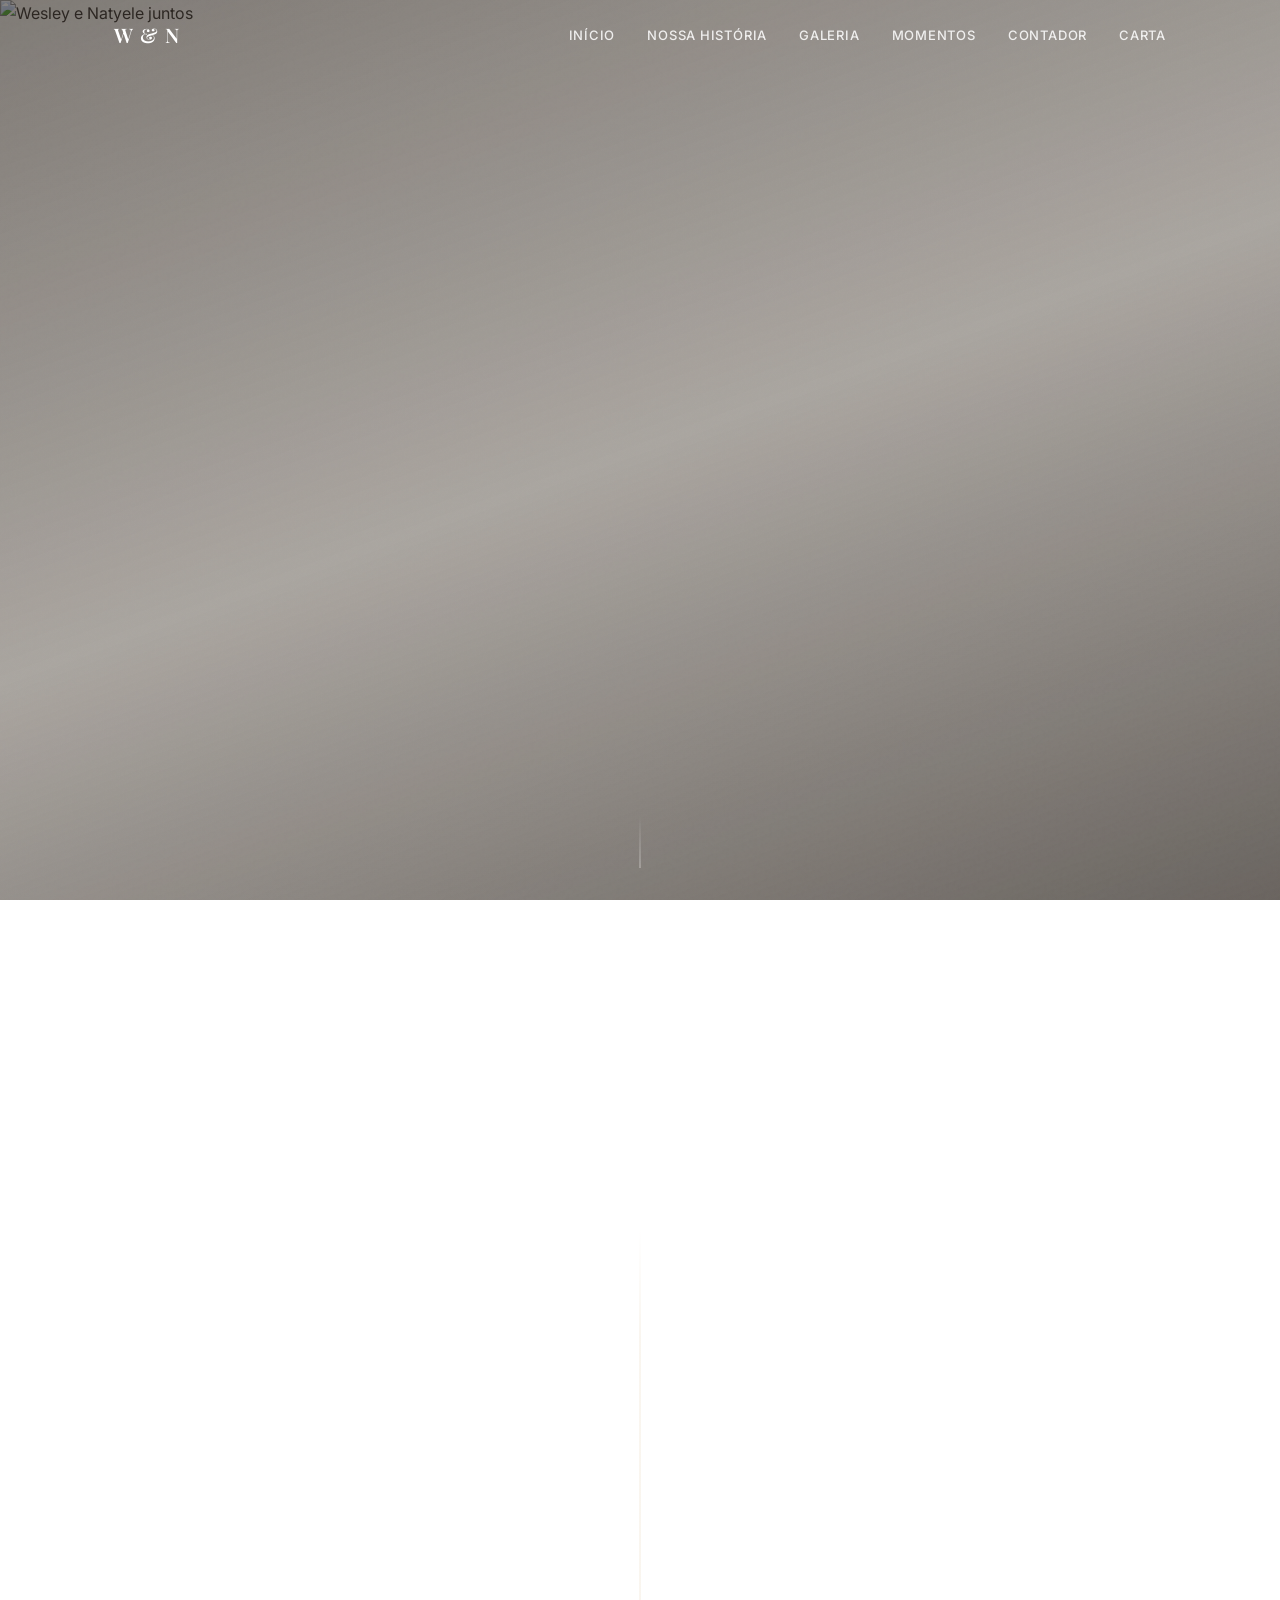
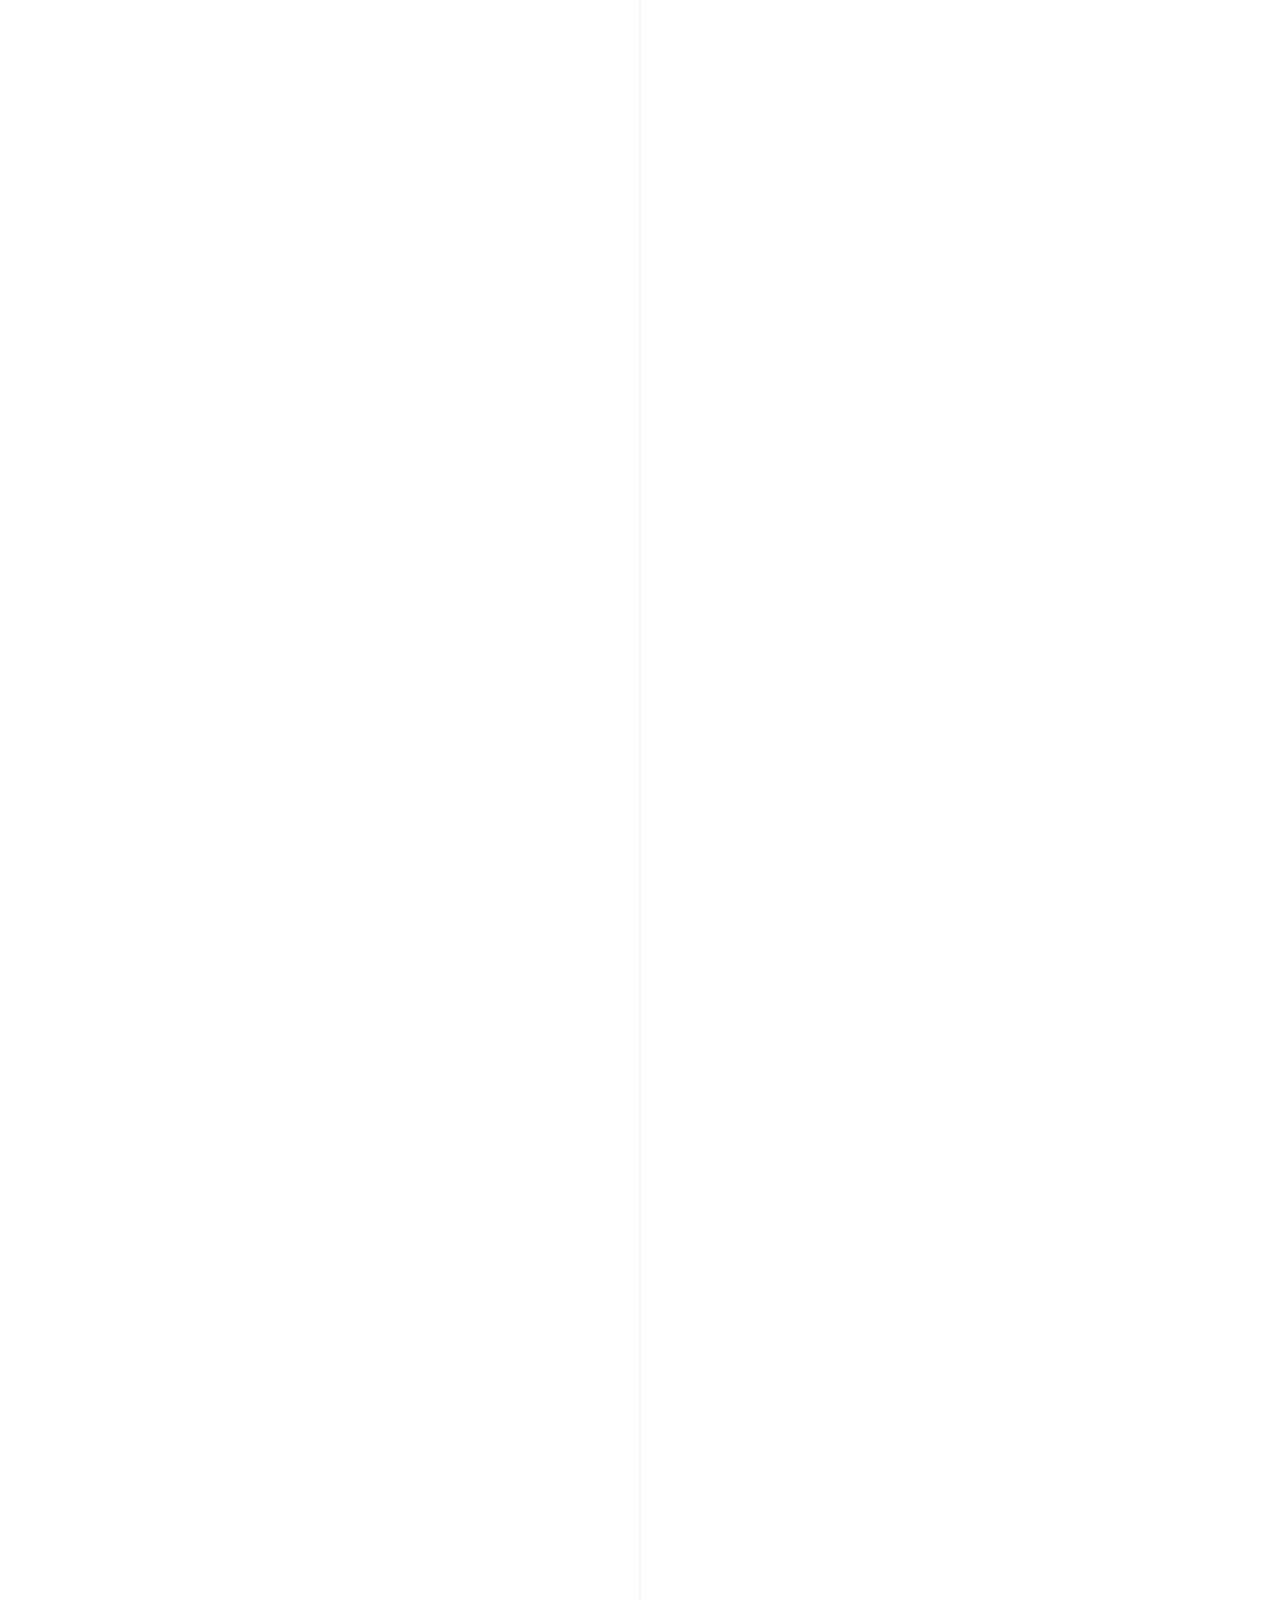
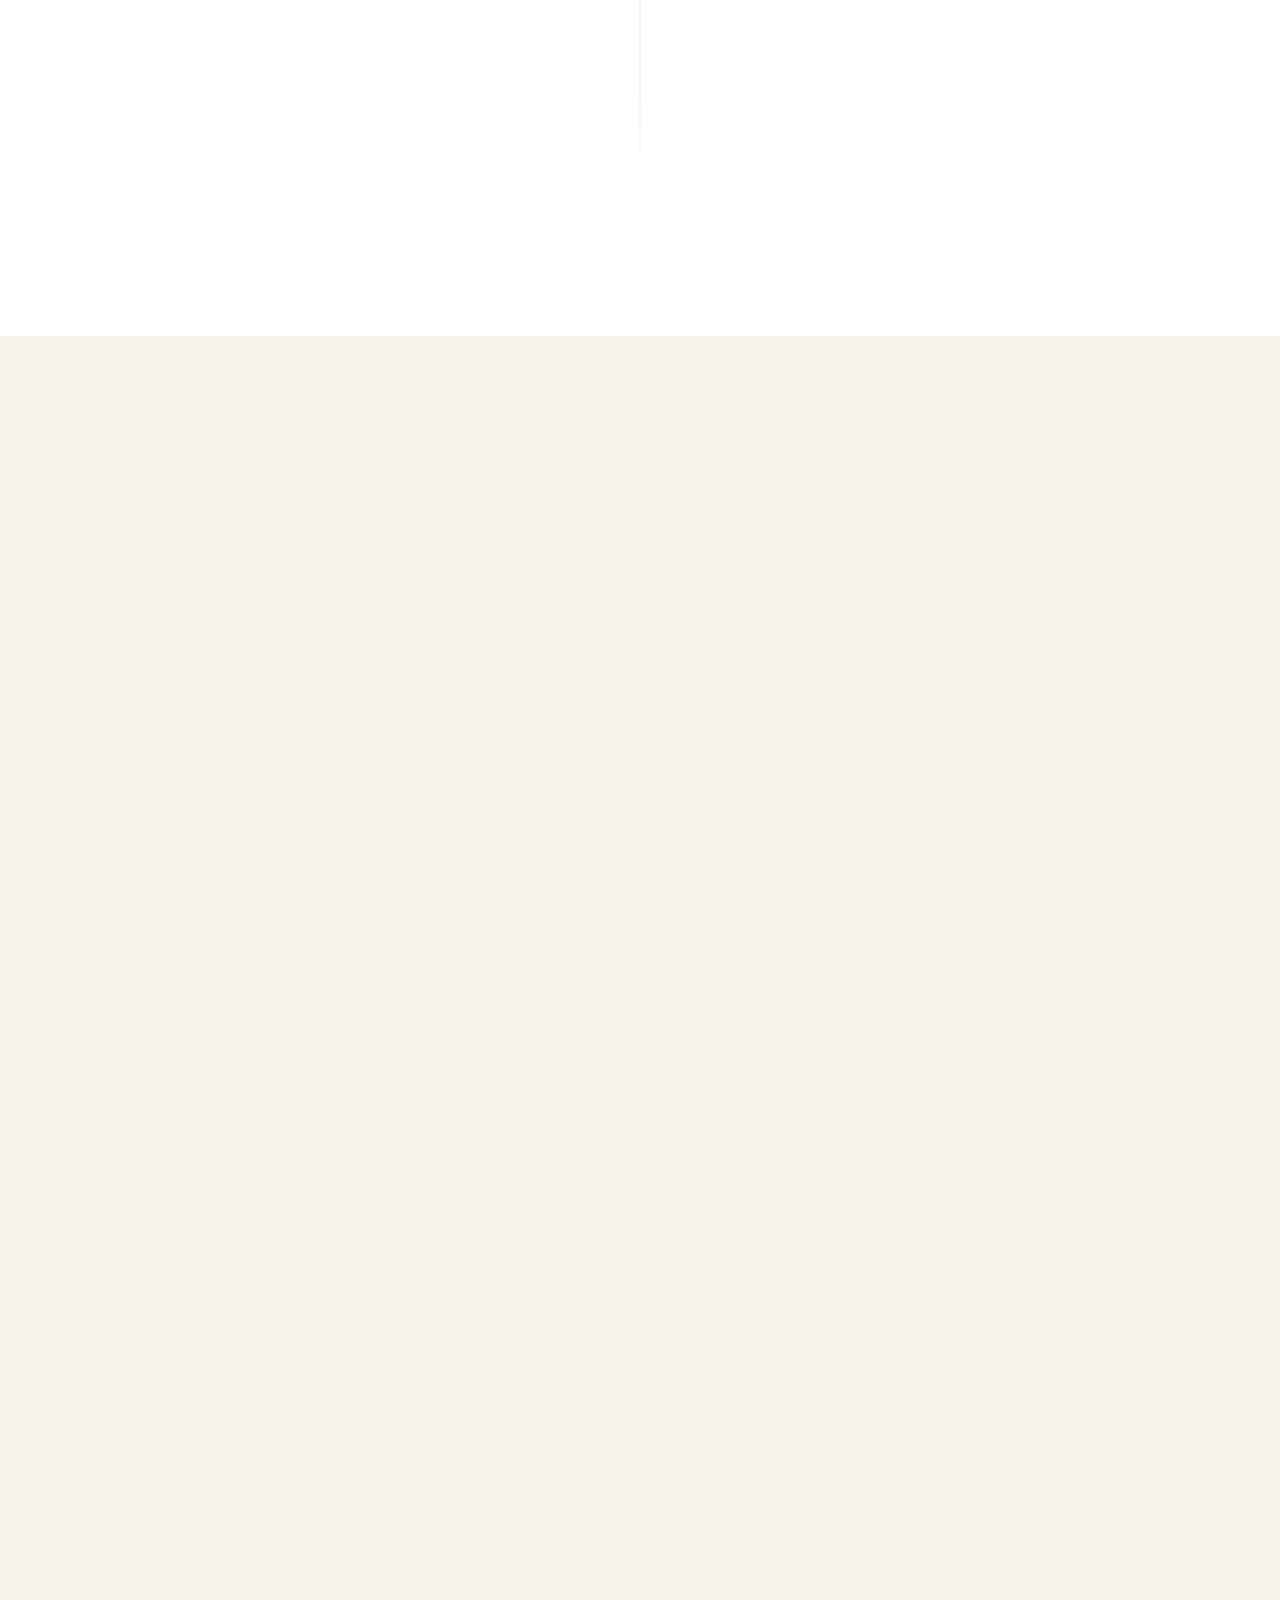
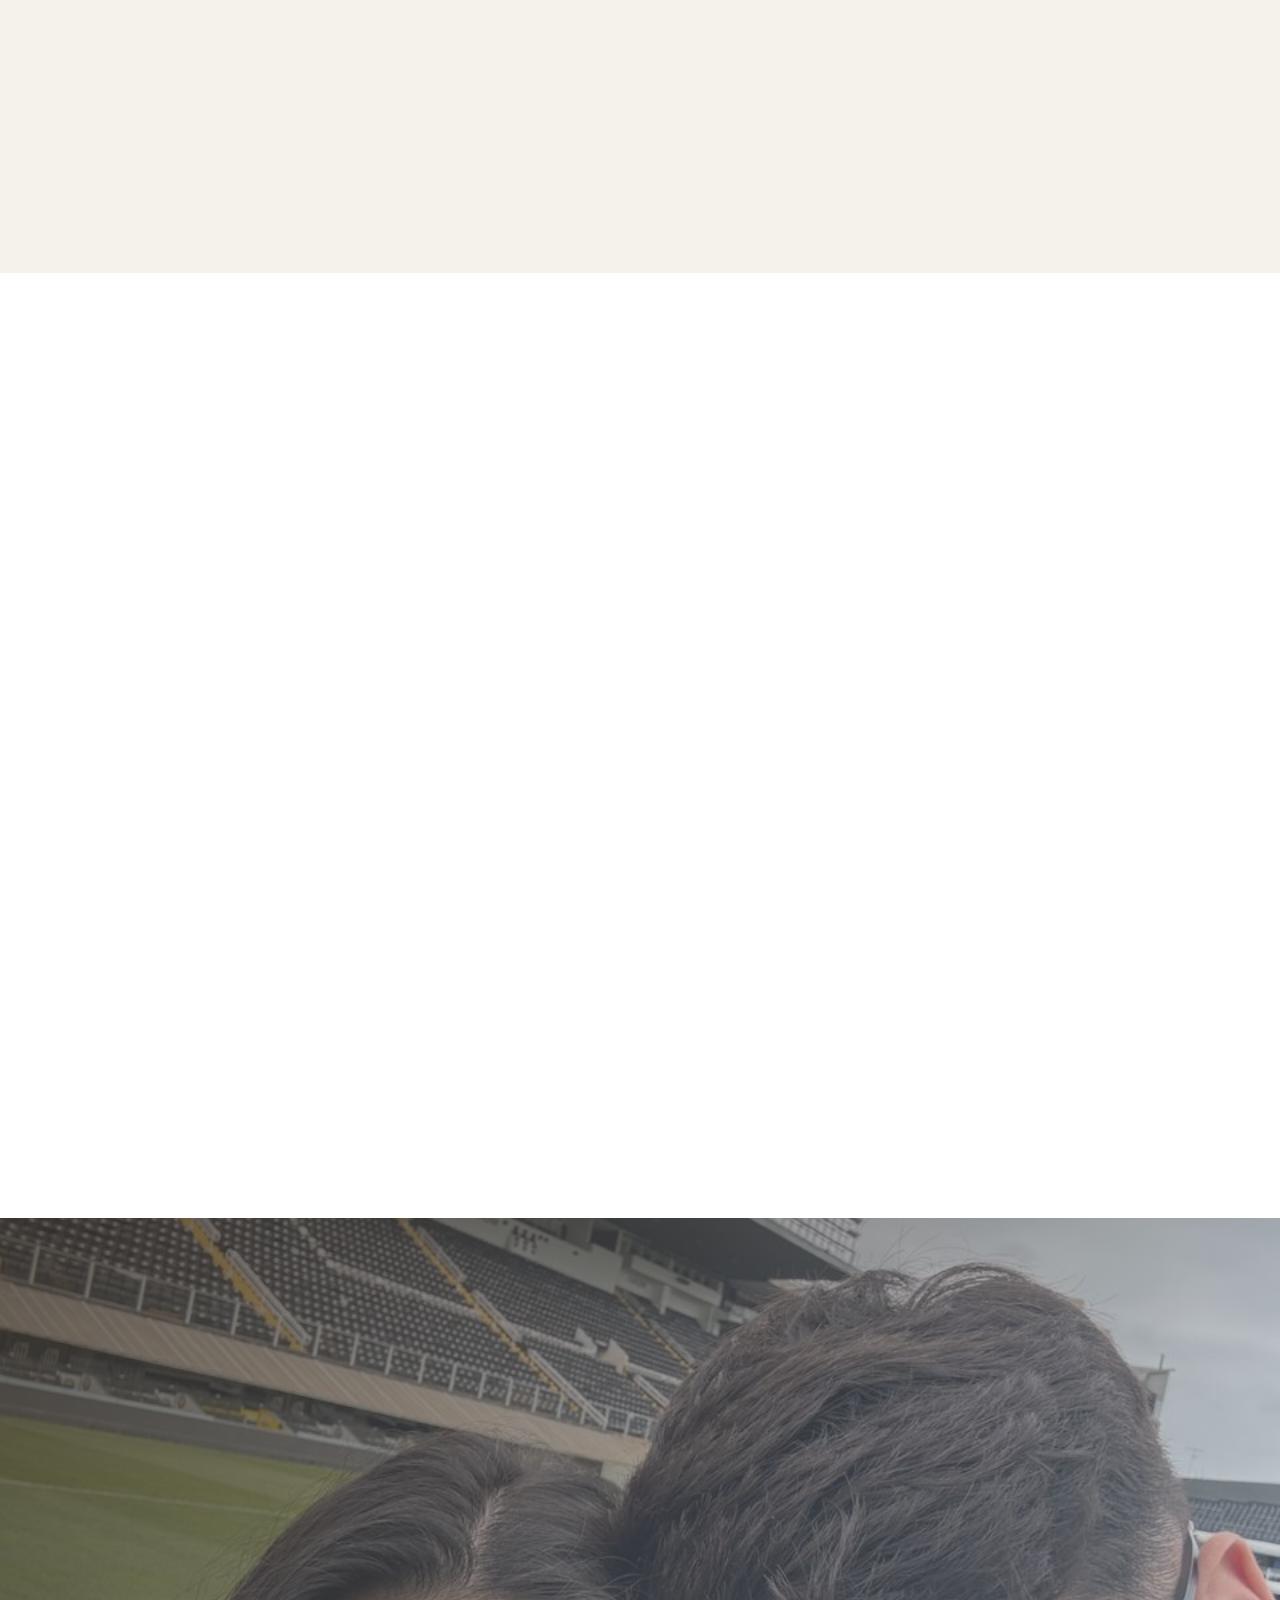
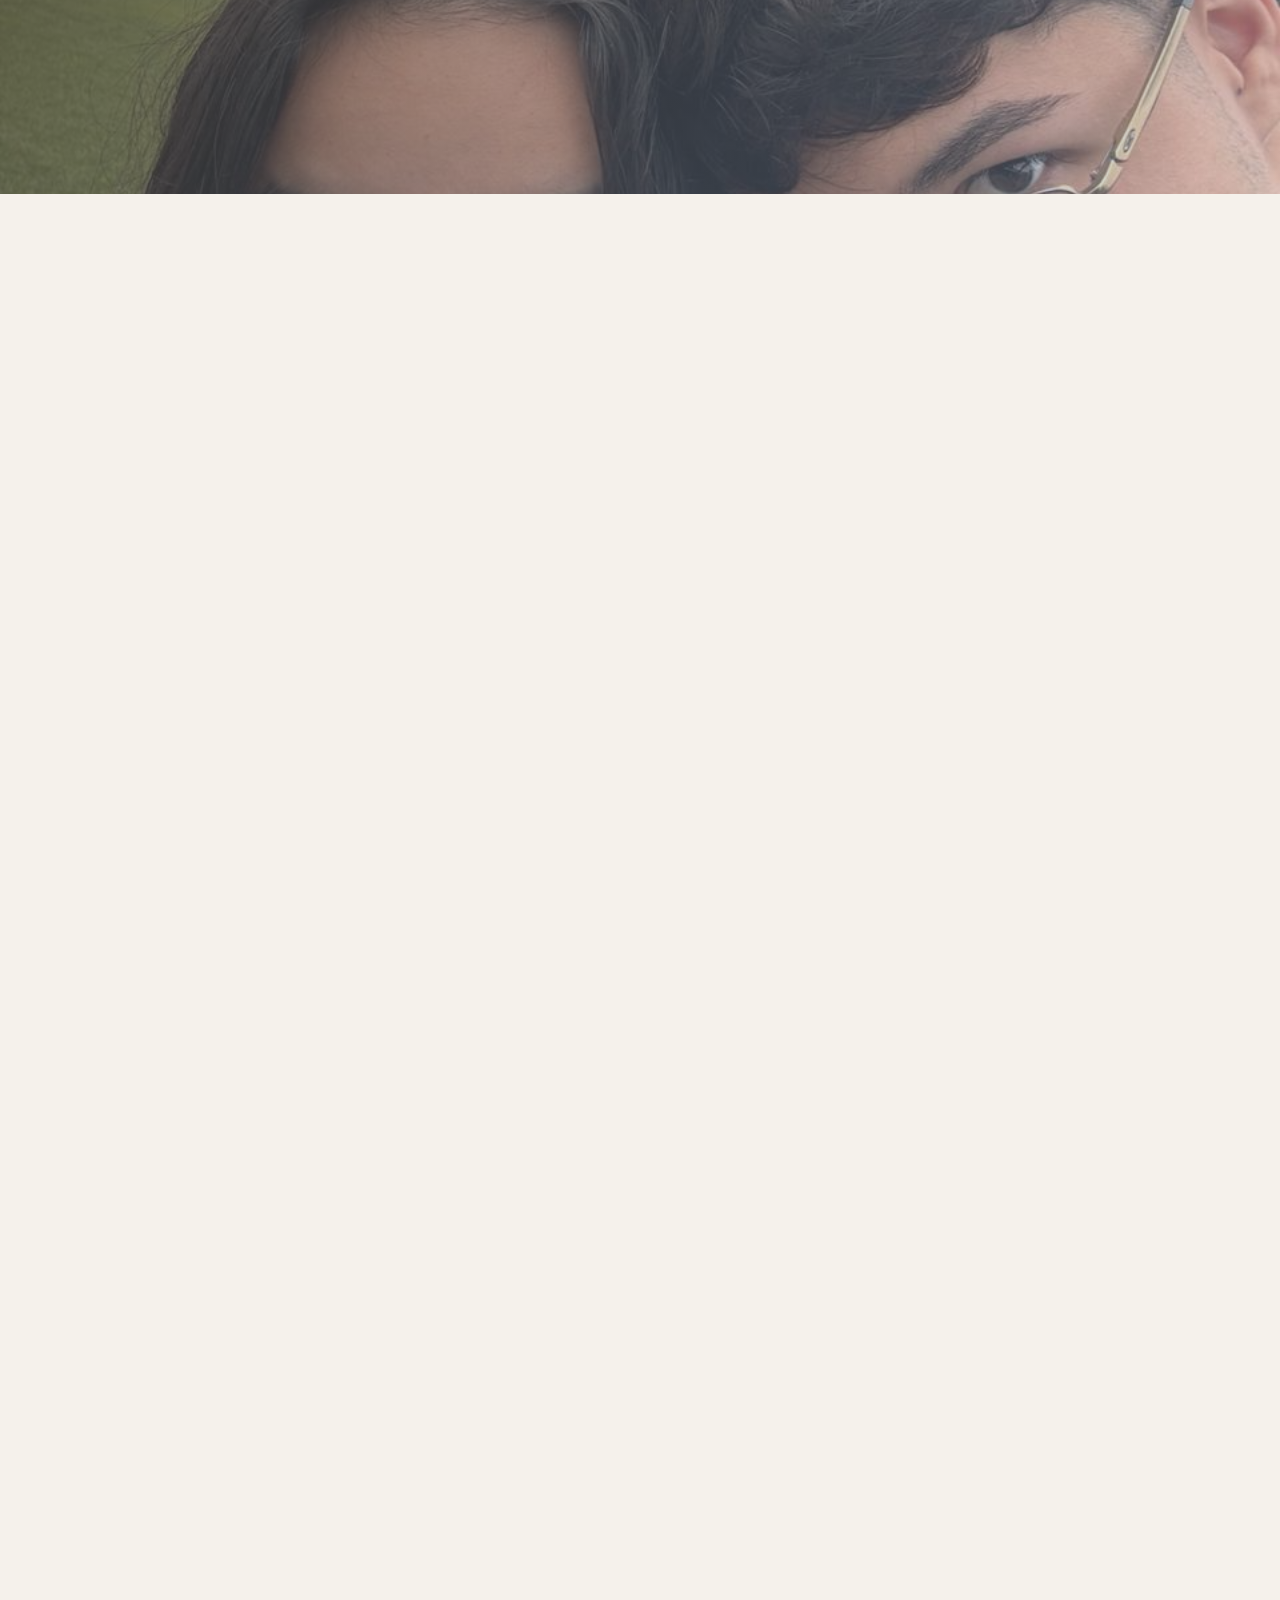
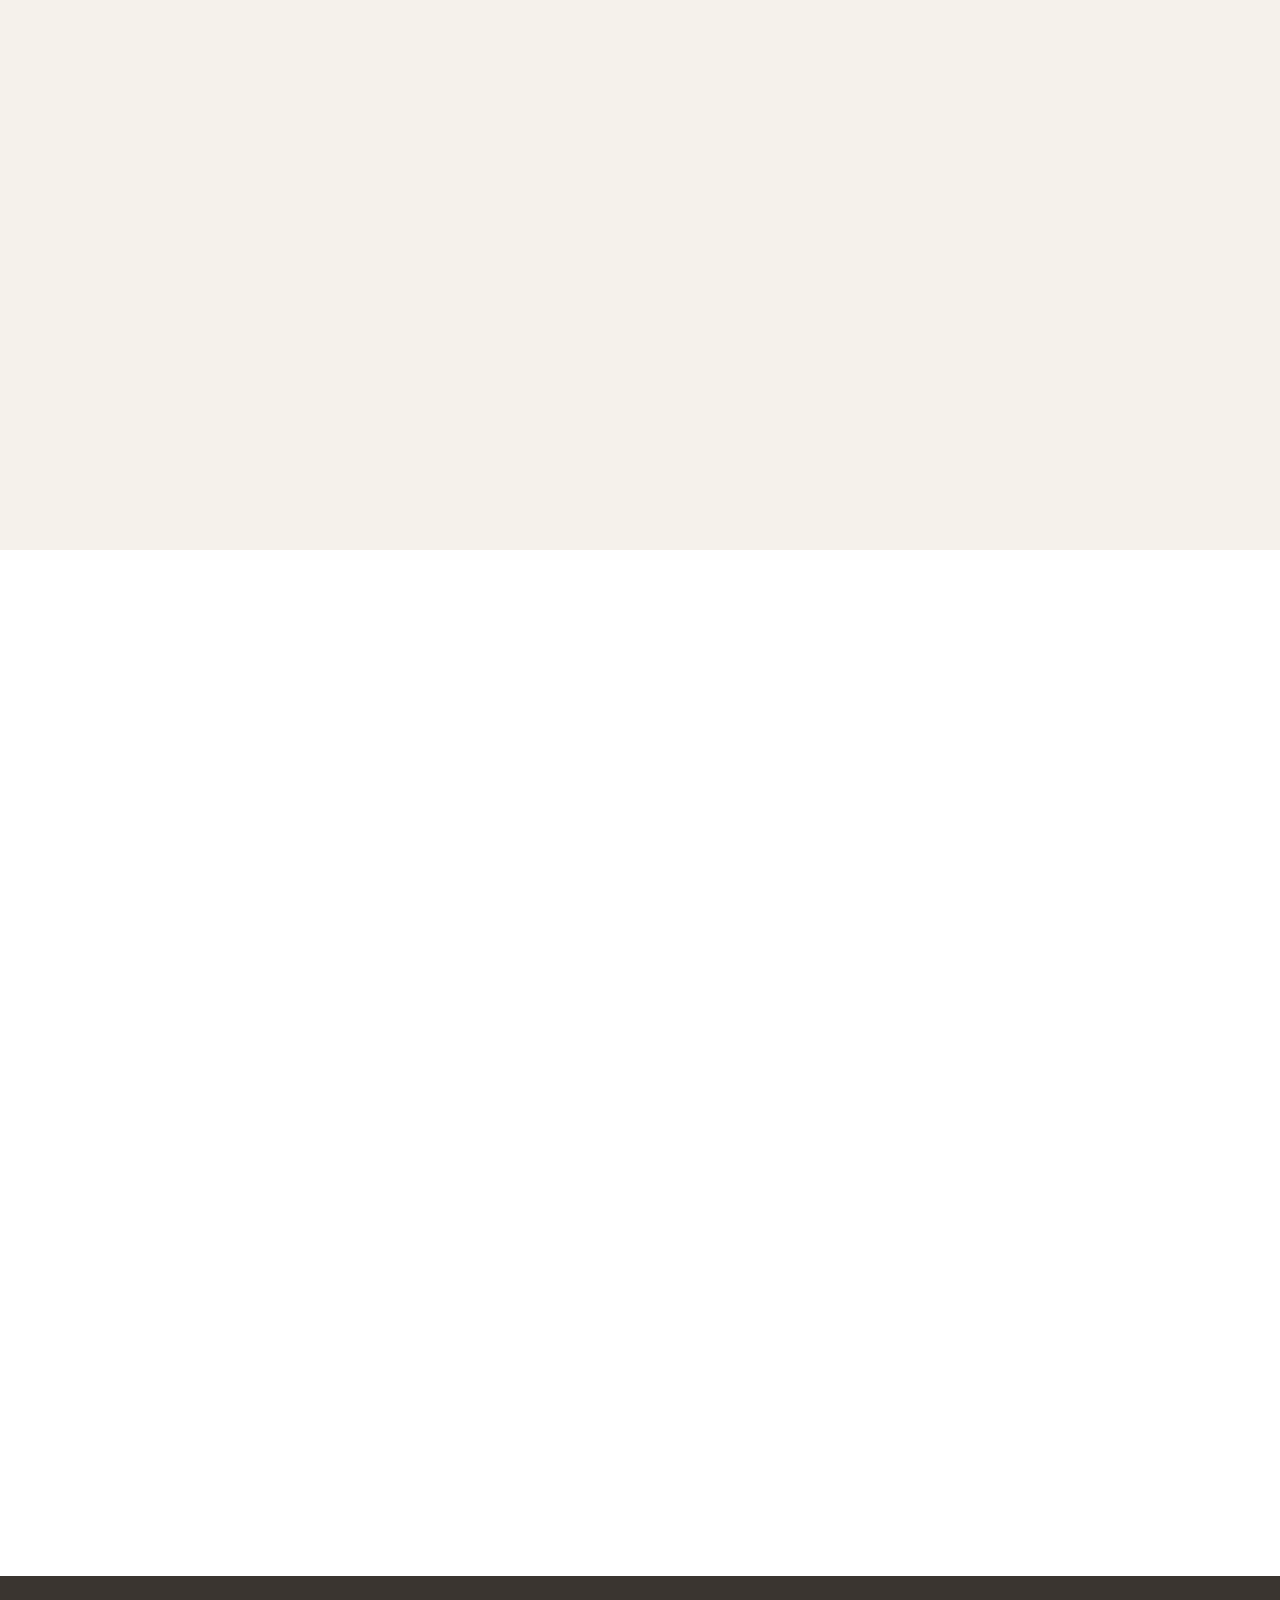
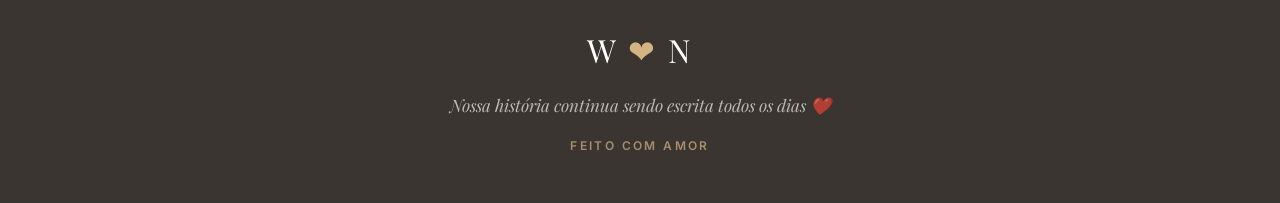
==== index.html @ f6082531 "renomear para index.html" ====
<!DOCTYPE html>
<html lang="pt-BR">
<head>
  <meta charset="UTF-8" />
  <meta name="viewport" content="width=device-width, initial-scale=1.0" />
  <meta name="theme-color" content="#A7C7E7" />

  <!-- SEO -->
  <title>Wesley & Natyele — Nossa História de Amor</title>
  <meta name="description" content="A história de amor de Wesley e Natyele — cada capítulo escrito com amor, cumplicidade e muita emoção." />

  <!-- Open Graph -->
  <meta property="og:type" content="website" />
  <meta property="og:title" content="Wesley & Natyele — Nossa História de Amor" />
  <meta property="og:description" content="Cada capítulo da nossa história nos trouxe até aqui." />
  <meta property="og:image" content="images/foto-principal.jpg" />
  <meta property="og:url" content="" />

  <!-- Favicon placeholder -->
  <link rel="icon" href="data:image/svg+xml,<svg xmlns='http://www.w3.org/2000/svg' viewBox='0 0 100 100'><text y='.9em' font-size='90'>❤️</text></svg>" />

  <!-- Fonts -->
  <link rel="preconnect" href="https://fonts.googleapis.com" />
  <link rel="preconnect" href="https://fonts.gstatic.com" crossorigin />
  <link href="https://fonts.googleapis.com/css2?family=Playfair+Display:ital,wght@0,400;0,500;0,600;0,700;1,400;1,500&family=Inter:wght@300;400;500;600&family=Dancing+Script:wght@500;600&display=swap" rel="stylesheet" />

  <link rel="stylesheet" href="style.css" />
</head>
<body>

  <!-- ═══════════════════════════════════════════ -->
  <!-- NAVIGATION                                  -->
  <!-- ═══════════════════════════════════════════ -->
  <header class="nav-header" role="banner">
    <nav class="nav" aria-label="Menu principal">
      <a href="#inicio" class="nav-logo" aria-label="Início">W & N</a>

      <button class="nav-toggle" aria-expanded="false" aria-controls="nav-menu" aria-label="Abrir menu">
        <span></span><span></span><span></span>
      </button>

      <ul class="nav-menu" id="nav-menu" role="list">
        <li><a href="#inicio" class="nav-link" data-section="inicio">Início</a></li>
        <li><a href="#historia" class="nav-link" data-section="historia">Nossa História</a></li>
        <li><a href="#galeria" class="nav-link" data-section="galeria">Galeria</a></li>
        <li><a href="#momentos" class="nav-link" data-section="momentos">Momentos</a></li>
        <li><a href="#contador" class="nav-link" data-section="contador">Contador</a></li>
        <li><a href="#carta" class="nav-link" data-section="carta">Carta</a></li>
      </ul>
    </nav>
  </header>

  <main>

    <!-- ═══════════════════════════════════════════ -->
    <!-- SECTION 1 — HERO                           -->
    <!-- ═══════════════════════════════════════════ -->
    <section id="inicio" class="hero" aria-label="Abertura">
      <div class="hero-bg" aria-hidden="true">
        <!-- Substitua pelo caminho da foto principal: images/foto-principal.jpg -->
        <img
          src="images/foto-principal.jpg"
          alt="Wesley e Natyele juntos"
          class="hero-img"
          loading="eager"
        />
        <div class="hero-overlay"></div>
        <div class="hero-grain" aria-hidden="true"></div>
      </div>

      <div class="hero-content">
        <p class="hero-eyebrow animate-fade-up">Uma história de amor</p>
        <h1 class="hero-title animate-fade-up delay-1">Wesley <span class="hero-amp">&amp;</span> Natyele</h1>
        <p class="hero-quote animate-fade-up delay-2">
          "Cada capítulo da nossa história<br />nos trouxe até aqui."
        </p>
        <a href="#historia" class="btn btn-primary animate-fade-up delay-3">
          Conheça nossa história
        </a>
      </div>

      <div class="hero-scroll" aria-hidden="true">
        <span class="hero-scroll-line"></span>
      </div>
    </section>

    <!-- ═══════════════════════════════════════════ -->
    <!-- SECTION 2 — NOSSA HISTÓRIA (TIMELINE)      -->
    <!-- ═══════════════════════════════════════════ -->
    <section id="historia" class="section timeline-section" aria-labelledby="historia-title">
      <div class="container">
        <header class="section-header">
          <p class="section-eyebrow animate-fade-up">Nossa trajetória</p>
          <h2 id="historia-title" class="section-title animate-fade-up delay-1">Nossa História</h2>
          <p class="section-subtitle animate-fade-up delay-2">Cada momento vivido se tornou parte de quem somos hoje.</p>
        </header>

        <ol class="timeline" aria-label="Linha do tempo do casal">

          <!-- Evento 1 -->
          <li class="timeline-item animate-fade-left">
            <div class="timeline-image">
              <!-- Substitua por: images/historia-01.jpg -->
              <img src="images/historia-01.jpg" alt="O momento em que nos conhecemos" loading="lazy" />
            </div>
            <div class="timeline-connector" aria-hidden="true">
              <div class="timeline-dot"></div>
            </div>
            <div class="timeline-content">
              <time class="timeline-date" datetime="2022-02-09">9 de fevereiro de 2022</time>
              <h3 class="timeline-title">Quando nos conhecemos</h3>
              <p class="timeline-desc">Era o primeiro dia de aula, e ali, entre tantos rostos novos, dois olhares se cruzaram sem saber o que estava por vir. Começamos como amigos, sem pressa, sem esperar nada além de uma boa amizade. Mas o tempo foi tecendo algo maior, e entre o meio e o fim de 2023, percebemos que aquilo que sentíamos já não cabia mais na palavra "amizade". Foi aí que tudo começou, de verdade.</p>
            </div>
          </li>

          <!-- Evento 2 -->
          <li class="timeline-item timeline-item--reverse animate-fade-right">
            <div class="timeline-image">
              <!-- Substitua por: images/historia-02.jpg -->
              <img src="images/historia-02.jpg" alt="Nosso primeiro encontro" loading="lazy" />
            </div>
            <div class="timeline-connector" aria-hidden="true">
              <div class="timeline-dot"></div>
            </div>
            <div class="timeline-content">
              <time class="timeline-date" datetime="2024-05-25">25 de maio de 2024</time>
              <h3 class="timeline-title">Primeiro Encontro</h3>
              <p class="timeline-desc">Em uma sorveteria, entre risadas e um sorvete derretendo aos poucos, vivemos nosso primeiro encontro de verdade. Foi simples, foi doce, e foi exatamente como devia ser — o início de tudo o que ainda estava por vir.</p>
            </div>
          </li>

          <!-- Evento 3 -->
          <li class="timeline-item animate-fade-left">
            <div class="timeline-image">
              <!-- Substitua por: images/historia-03.jpg -->
              <img src="images/historia-03.jpg" alt="Pedido de namoro" loading="lazy" />
            </div>
            <div class="timeline-connector" aria-hidden="true">
              <div class="timeline-dot"></div>
            </div>
            <div class="timeline-content">
              <time class="timeline-date" datetime="2024-06-15">15 de junho de 2024</time>
              <h3 class="timeline-title">Pedido de Namoro</h3>
              
              <p class="timeline-desc">
  O que parecia ser apenas a comemoração dos 18 anos de Wesley acabou se tornando um dos momentos mais marcantes de suas vidas. Cercados pela família e por pessoas especiais, Natyele encontrou coragem para fazer a pergunta que mudaria tudo. Em meio à emoção, aos sorrisos e aos olhos cheios de lágrimas, ela o pediu em namoro. Sem hesitar, Wesley respondeu "sim", dando início a uma história construída com amor, companheirismo e incontáveis memórias que ainda estavam por vir.
</p>
            </div>
          </li>

          <!-- Evento 4 -->
          <li class="timeline-item timeline-item--reverse animate-fade-right">
            <div class="timeline-image">
              <!-- Substitua por: images/historia-04.jpg -->
              <img src="images/historia-04.jpg" alt="Primeira viagem juntos" loading="lazy" />
            </div>
            <div class="timeline-connector" aria-hidden="true">
              <div class="timeline-dot"></div>
            </div>
            <div class="timeline-content">
              <time class="timeline-date" datetime="2024-08-01">2024</time>
              <h3 class="timeline-title">Primeira Viagem</h3>
              <p class="timeline-desc">Em uma excursão da escola, conhecemos São Paulo e visitamos juntos um museu de artes. Entre obras e descobertas, vivemos nossa primeira viagem como casal — uma experiência cheia de curiosidade, troca e novas memórias para guardar.</p>
            </div>
          </li>

          <!-- Evento 5 -->
          <li class="timeline-item animate-fade-left">
            <div class="timeline-image">
              <!-- Substitua por: images/historia-05.jpg -->
              <img src="images/historia-05.jpg" alt="Pedido de casamento" loading="lazy" />
            </div>
            <div class="timeline-connector" aria-hidden="true">
              <div class="timeline-dot"></div>
            </div>
            <div class="timeline-content">
              <time class="timeline-date" datetime="2025-09-14">14 de setembro de 2025</time>
              <h3 class="timeline-title">Pedido de Casamento</h3>
              <p class="timeline-desc">Na praia de Santos, com o som das ondas como trilha sonora e o céu pintado pelo entardecer, Wesley ajoelhou-se diante de Natyele e fez a pergunta que carregava no peito. Entre lágrimas e um sorriso enorme, ela disse sim — e ali, à beira-mar, selamos o compromisso de viver tudo o que ainda está por vir, um ao lado do outro.</p>
            </div>
          </li>

        </ol>
      </div>
    </section>

    <!-- ═══════════════════════════════════════════ -->
    <!-- SECTION 3 — GALERIA                        -->
    <!-- ═══════════════════════════════════════════ -->
    <section id="galeria" class="section gallery-section" aria-labelledby="galeria-title">
      <div class="container">
        <header class="section-header">
          <p class="section-eyebrow animate-fade-up">Memórias em imagens</p>
          <h2 id="galeria-title" class="section-title animate-fade-up delay-1">Galeria</h2>
          <p class="section-subtitle animate-fade-up delay-2">Cada foto carrega uma emoção, um sorriso, um pedaço de nós.</p>
        </header>

        <div class="gallery-grid" role="list" aria-label="Galeria de fotos">

          <!-- Substitua cada src por: images/galeria-01.jpg, 02.jpg, etc. -->
          <button class="gallery-item animate-fade-up" role="listitem" aria-label="Ver foto 1 em tamanho maior" data-index="0">
            <img src="images/galeria-01.jpg" alt="Momento especial 1" loading="lazy" />
            <div class="gallery-item-overlay" aria-hidden="true">
              <svg width="24" height="24" viewBox="0 0 24 24" fill="none" stroke="currentColor" stroke-width="1.5"><circle cx="11" cy="11" r="8"/><path d="m21 21-4.35-4.35"/><path d="M11 8v6M8 11h6"/></svg>
            </div>
          </button>

          <button class="gallery-item animate-fade-up delay-1" role="listitem" aria-label="Ver foto 2 em tamanho maior" data-index="1">
            <img src="images/galeria-02.jpg" alt="Momento especial 2" loading="lazy" />
            <div class="gallery-item-overlay" aria-hidden="true">
              <svg width="24" height="24" viewBox="0 0 24 24" fill="none" stroke="currentColor" stroke-width="1.5"><circle cx="11" cy="11" r="8"/><path d="m21 21-4.35-4.35"/><path d="M11 8v6M8 11h6"/></svg>
            </div>
          </button>

          <button class="gallery-item gallery-item--tall animate-fade-up delay-2" role="listitem" aria-label="Ver foto 3 em tamanho maior" data-index="2">
            <img src="images/galeria-03.jpg" alt="Momento especial 3" loading="lazy" />
            <div class="gallery-item-overlay" aria-hidden="true">
              <svg width="24" height="24" viewBox="0 0 24 24" fill="none" stroke="currentColor" stroke-width="1.5"><circle cx="11" cy="11" r="8"/><path d="m21 21-4.35-4.35"/><path d="M11 8v6M8 11h6"/></svg>
            </div>
          </button>

          <button class="gallery-item animate-fade-up" role="listitem" aria-label="Ver foto 4 em tamanho maior" data-index="3">
            <img src="images/galeria-04.jpg" alt="Momento especial 4" loading="lazy" />
            <div class="gallery-item-overlay" aria-hidden="true">
              <svg width="24" height="24" viewBox="0 0 24 24" fill="none" stroke="currentColor" stroke-width="1.5"><circle cx="11" cy="11" r="8"/><path d="m21 21-4.35-4.35"/><path d="M11 8v6M8 11h6"/></svg>
            </div>
          </button>

          <button class="gallery-item gallery-item--wide animate-fade-up delay-1" role="listitem" aria-label="Ver foto 5 em tamanho maior" data-index="4">
            <img src="images/galeria-05.jpg" alt="Momento especial 5" loading="lazy" />
            <div class="gallery-item-overlay" aria-hidden="true">
              <svg width="24" height="24" viewBox="0 0 24 24" fill="none" stroke="currentColor" stroke-width="1.5"><circle cx="11" cy="11" r="8"/><path d="m21 21-4.35-4.35"/><path d="M11 8v6M8 11h6"/></svg>
            </div>
          </button>

          <button class="gallery-item animate-fade-up delay-2" role="listitem" aria-label="Ver foto 6 em tamanho maior" data-index="5">
            <img src="images/galeria-06.jpg" alt="Momento especial 6" loading="lazy" />
            <div class="gallery-item-overlay" aria-hidden="true">
              <svg width="24" height="24" viewBox="0 0 24 24" fill="none" stroke="currentColor" stroke-width="1.5"><circle cx="11" cy="11" r="8"/><path d="m21 21-4.35-4.35"/><path d="M11 8v6M8 11h6"/></svg>
            </div>
          </button>

        </div>
      </div>

      <!-- Modal da Galeria -->
      <div class="gallery-modal" id="gallery-modal" role="dialog" aria-modal="true" aria-label="Visualização de foto" hidden>
        <button class="modal-close" aria-label="Fechar visualização">
          <svg width="24" height="24" viewBox="0 0 24 24" fill="none" stroke="currentColor" stroke-width="1.5"><path d="M18 6 6 18M6 6l12 12"/></svg>
        </button>
        <button class="modal-prev" aria-label="Foto anterior">
          <svg width="24" height="24" viewBox="0 0 24 24" fill="none" stroke="currentColor" stroke-width="1.5"><path d="m15 18-6-6 6-6"/></svg>
        </button>
        <div class="modal-content">
          <img src="" alt="" class="modal-img" id="modal-img" />
        </div>
        <button class="modal-next" aria-label="Próxima foto">
          <svg width="24" height="24" viewBox="0 0 24 24" fill="none" stroke="currentColor" stroke-width="1.5"><path d="m9 18 6-6-6-6"/></svg>
        </button>
        <div class="modal-counter" aria-live="polite" id="modal-counter"></div>
      </div>
    </section>

    <!-- ═══════════════════════════════════════════ -->
    <!-- SECTION 4 — MOMENTOS ESPECIAIS             -->
    <!-- ═══════════════════════════════════════════ -->
    <section id="momentos" class="section moments-section" aria-labelledby="momentos-title">
      <div class="container">
        <header class="section-header">
          <p class="section-eyebrow animate-fade-up">Pequenos grandes instantes</p>
          <h2 id="momentos-title" class="section-title animate-fade-up delay-1">Momentos Especiais</h2>
          <p class="section-subtitle animate-fade-up delay-2">Os instantes que ficam para sempre no coração.</p>
        </header>

        <div class="moments-grid">

          <article class="moment-card animate-fade-up">
            <!-- Substitua por: images/momento-01.jpg -->
            <div class="moment-card-img">
              <img src="images/momento-01.jpg" alt="Risos à toa" loading="lazy" />
            </div>
            <div class="moment-card-body">
              <span class="moment-card-tag">Felicidade</span>
              <h3 class="moment-card-title">Risos à toa</h3>
              <p class="moment-card-desc">As gargalhadas sem motivo são o nosso idioma secreto — a prova de que encontramos em nós mesmos a melhor companhia.</p>
            </div>
          </article>

          <article class="moment-card animate-fade-up delay-1">
            <!-- Substitua por: images/momento-02.jpg -->
            <div class="moment-card-img">
              <img src="images/momento-02.jpg" alt="Olhar sem palavras" loading="lazy" />
            </div>
            <div class="moment-card-body">
              <span class="moment-card-tag">Conexão</span>
              <h3 class="moment-card-title">Olhar sem palavras</h3>
              <p class="moment-card-desc">Existe uma comunicação que só nós dois entendemos. Um olhar que já diz tudo que as palavras nunca conseguiriam expressar.</p>
            </div>
          </article>

          <article class="moment-card animate-fade-up delay-2">
            <!-- Substitua por: images/momento-03.jpg -->
            <div class="moment-card-img">
              <img src="images/momento-03.jpg" alt="Abraço que aquece" loading="lazy" />
            </div>
            <div class="moment-card-body">
              <span class="moment-card-tag">Cumplicidade</span>
              <h3 class="moment-card-title">Abraço que aquece</h3>
              <p class="moment-card-desc">No colo um do outro, o mundo para. Em cada abraço, encontramos o lar que não tem endereço — tem nome, tem cheiro, tem sentimento.</p>
            </div>
          </article>

          <article class="moment-card animate-fade-up delay-3">
            <!-- Substitua por: images/momento-04.jpg -->
            <div class="moment-card-img">
              <img src="images/momento-04.jpg" alt="Aventuras compartilhadas" loading="lazy" />
            </div>
            <div class="moment-card-body">
              <span class="moment-card-tag">Aventura</span>
              <h3 class="moment-card-title">Aventuras compartilhadas</h3>
              <p class="moment-card-desc">Cada novo lugar visitado é uma história escrita a quatro mãos. Porque a melhor aventura é aquela vivida ao lado de quem amamos.</p>
            </div>
          </article>

        </div>
      </div>
    </section>

    <!-- ═══════════════════════════════════════════ -->
    <!-- SECTION 5 — CONTADOR DE TEMPO JUNTOS       -->
    <!-- ═══════════════════════════════════════════ -->
    <section id="contador" class="section counter-section" aria-labelledby="contador-title">
      <div class="counter-bg" aria-hidden="true">
        <!-- Substitua por: images/contador-bg.jpg -->
        <img src="images/contador-bg.jpg" alt="" loading="lazy" />
        <div class="counter-overlay"></div>
      </div>

      <div class="container counter-content">
        <header class="section-header section-header--light">
          <p class="section-eyebrow animate-fade-up">Desde o primeiro sim</p>
          <h2 id="contador-title" class="section-title animate-fade-up delay-1">Juntos há</h2>
        </header>

        <div class="counter-display animate-fade-up delay-2" aria-live="polite" aria-atomic="true">
          <div class="counter-unit">
            <span class="counter-number" id="counter-years">0</span>
            <span class="counter-label">Anos</span>
          </div>
          <div class="counter-sep" aria-hidden="true">·</div>
          <div class="counter-unit">
            <span class="counter-number" id="counter-months">0</span>
            <span class="counter-label">Meses</span>
          </div>
          <div class="counter-sep" aria-hidden="true">·</div>
          <div class="counter-unit">
            <span class="counter-number" id="counter-days">0</span>
            <span class="counter-label">Dias</span>
          </div>
        </div>

        <p class="counter-phrase animate-fade-up delay-3" id="counter-phrase">
          Calculando nosso tempo juntos...
        </p>
      </div>
    </section>

    <!-- ═══════════════════════════════════════════ -->
    <!-- SECTION 6 — CARTA PARA MINHA NOIVA         -->
    <!-- ═══════════════════════════════════════════ -->
    <section id="carta" class="section letter-section" aria-labelledby="carta-title">
      <div class="container">
        <header class="section-header">
          <p class="section-eyebrow animate-fade-up">Palavras do coração</p>
          <h2 id="carta-title" class="section-title animate-fade-up delay-1">Carta para minha Noiva</h2>
        </header>

        <div class="letter-wrapper animate-fade-up delay-2">
          <div class="letter-decoration" aria-hidden="true">
            <svg class="letter-seal" viewBox="0 0 80 80" fill="none" xmlns="http://www.w3.org/2000/svg" aria-hidden="true">
              <circle cx="40" cy="40" r="38" fill="#D4B483" opacity="0.15" stroke="#D4B483" stroke-width="1"/>
              <circle cx="40" cy="40" r="30" fill="none" stroke="#D4B483" stroke-width="0.75" stroke-dasharray="3 3"/>
              <text x="40" y="45" text-anchor="middle" font-family="Playfair Display" font-size="18" fill="#D4B483">W❤N</text>
            </svg>
          </div>

          <div class="letter-paper">
            <div class="letter-lines" aria-hidden="true"></div>
            <div class="letter-text-area">
              <p class="letter-salutation">Minha Natyele,</p>

              <p class="letter-body">
  Tudo começou de uma forma simples, sem que nenhum de nós imaginasse o quanto nossas vidas mudariam. Entre corredores da ETEC, intervalos corridos e aulas que pareciam não ter fim, fomos construindo uma amizade que, aos poucos, se transformou em algo muito maior.
</p>

<p class="letter-body">
  Atrás do laboratório de elétrica encontramos nosso pequeno refúgio. Enquanto o mundo continuava correndo lá fora, nós criávamos memórias que carregamos até hoje. Foram conversas, risadas, olhares e momentos que pareciam comuns, mas que acabaram se tornando alguns dos mais importantes da minha vida.
</p>

<p class="letter-body">
  Com você, até as aulas mais chatas de matemática tinham um motivo para valer a pena. E os sábados sem nenhum acontecimento especial se tornavam os melhores dias simplesmente porque eu podia passar algumas horas ao seu lado. Foi assim que percebi que a felicidade não estava nos grandes eventos, mas nos pequenos momentos compartilhados com a pessoa certa.
</p>

<p class="letter-body">
  Então chegou o dia do meu aniversário de 18 anos. Um dia que já seria inesquecível por si só, mas que se tornou um marco na minha vida quando você decidiu escrever um novo capítulo da nossa história e me deu o melhor presente que eu poderia receber: a oportunidade de chamar você de minha namorada.
</p>

<p class="letter-body">
  Desde então, colecionamos memórias, superamos desafios, compartilhamos sonhos e aprendemos juntos o verdadeiro significado de companheirismo. Você esteve presente nos meus melhores momentos e também naqueles em que eu mais precisei de apoio. E em cada fase da minha vida, você se tornou uma das razões pelas quais eu continuo seguindo em frente.
</p>

<p class="letter-body">
  Você é muito mais do que a mulher que eu amo. Você é minha melhor amiga, minha parceira, meu porto seguro e a pessoa com quem eu quero compartilhar todas as conquistas, todos os planos e todos os dias que ainda estão por vir.
</p>

<p class="letter-body">
  Se este site existe, é porque nossa história merece ser celebrada. Cada foto, cada lembrança e cada detalhe aqui representam uma pequena parte de tudo o que construímos juntos. E mesmo que eu passasse a vida inteira tentando explicar o que sinto por você, ainda faltariam palavras.
</p>

<p class="letter-body">
  Só existe uma certeza que cresce a cada dia dentro do meu coração: em todas as versões possíveis da minha vida, eu escolheria você. Hoje, amanhã e para sempre.
</p>
              <p class="letter-closing">
                Com todo o meu amor,<br />
                <span class="letter-signature">Wesley</span>
              </p>
            </div>
          </div>
        </div>
      </div>
    </section>

    <!-- ═══════════════════════════════════════════ -->
    <!-- SECTION 7 — CARROSSEL DE DESTAQUE          -->
    <!-- ═══════════════════════════════════════════ -->
    <section class="section carousel-section" aria-labelledby="carousel-title">
      <div class="container">
        <header class="section-header">
          <p class="section-eyebrow animate-fade-up">Nossos favoritos</p>
          <h2 id="carousel-title" class="section-title animate-fade-up delay-1">Galeria de Destaque</h2>
        </header>
      </div>

      <div class="carousel-wrapper animate-fade-up delay-2">
        <div class="carousel" id="carousel" role="region" aria-label="Carrossel de fotos em destaque">
          <ul class="carousel-track" id="carousel-track">
            <!-- Substitua cada src por: images/destaque-01.jpg, 02.jpg, etc. -->
            <li class="carousel-slide" aria-label="Foto de destaque 1 de 5">
              <img src="images/destaque-01.jpg" alt="Foto de destaque 1" loading="lazy" />
            </li>
            <li class="carousel-slide" aria-label="Foto de destaque 2 de 5">
              <img src="images/destaque-02.jpg" alt="Foto de destaque 2" loading="lazy" />
            </li>
            <li class="carousel-slide" aria-label="Foto de destaque 3 de 5">
              <img src="images/destaque-03.jpg" alt="Foto de destaque 3" loading="lazy" />
            </li>
            <li class="carousel-slide" aria-label="Foto de destaque 4 de 5">
              <img src="images/destaque-04.jpg" alt="Foto de destaque 4" loading="lazy" />
            </li>
            <li class="carousel-slide" aria-label="Foto de destaque 5 de 5">
              <img src="images/destaque-05.jpg" alt="Foto de destaque 5" loading="lazy" />
            </li>
          </ul>
        </div>

        <button class="carousel-btn carousel-btn--prev" id="carousel-prev" aria-label="Foto anterior">
          <svg width="20" height="20" viewBox="0 0 24 24" fill="none" stroke="currentColor" stroke-width="1.5"><path d="m15 18-6-6 6-6"/></svg>
        </button>
        <button class="carousel-btn carousel-btn--next" id="carousel-next" aria-label="Próxima foto">
          <svg width="20" height="20" viewBox="0 0 24 24" fill="none" stroke="currentColor" stroke-width="1.5"><path d="m9 18 6-6-6-6"/></svg>
        </button>

        <div class="carousel-dots" id="carousel-dots" role="tablist" aria-label="Selecionar foto"></div>
      </div>
    </section>

  </main>

  <!-- ═══════════════════════════════════════════ -->
  <!-- FOOTER                                     -->
  <!-- ═══════════════════════════════════════════ -->
  <footer class="footer" role="contentinfo">
    <div class="container footer-inner">
      <p class="footer-logo">W <span>❤</span> N</p>
      <p class="footer-phrase">Nossa história continua sendo escrita todos os dias ❤️</p>
      <p class="footer-credit">Feito com amor</p>
    </div>
  </footer>

  <script src="script.js"></script>
</body>
</html>
---- style.css ----
/* ═══════════════════════════════════════════════════════════════
   LUCAS & ANA — STYLESHEET
   Mobile First | Clean Code | Performance Optimized
   ═══════════════════════════════════════════════════════════════ */

/* ───────────────────────────────────────────────────────────────
   1. CUSTOM PROPERTIES
   ─────────────────────────────────────────────────────────────── */
:root {
  /* Palette */
  --color-blue:    #A7C7E7;
  --color-beige:   #F5F1EB;
  --color-white:   #FFFFFF;
  --color-gray:    #EAEAEA;
  --color-gold:    #D4B483;
  --color-gold-dk: #B8965A;
  --color-text:    #3A3530;
  --color-text-2:  #6B625A;
  --color-text-3:  #9C9189;

  /* Semantic */
  --color-surface:      var(--color-beige);
  --color-surface-alt:  var(--color-white);
  --color-border:       rgba(212, 180, 131, 0.25);
  --color-nav-bg:       rgba(245, 241, 235, 0.92);

  /* Typography */
  --font-display: 'Playfair Display', Georgia, serif;
  --font-body:    'Inter', system-ui, sans-serif;
  --font-script:  'Dancing Script', cursive;

  /* Spacing scale */
  --sp-1:  0.25rem;
  --sp-2:  0.5rem;
  --sp-3:  0.75rem;
  --sp-4:  1rem;
  --sp-6:  1.5rem;
  --sp-8:  2rem;
  --sp-10: 2.5rem;
  --sp-12: 3rem;
  --sp-16: 4rem;
  --sp-20: 5rem;
  --sp-24: 6rem;
  --sp-32: 8rem;

  /* Border radius */
  --radius-sm:   4px;
  --radius-md:   8px;
  --radius-lg:   16px;
  --radius-xl:   24px;
  --radius-full: 9999px;

  /* Shadows */
  --shadow-sm:  0 1px 3px rgba(58, 53, 48, 0.06), 0 1px 2px rgba(58, 53, 48, 0.04);
  --shadow-md:  0 4px 16px rgba(58, 53, 48, 0.08), 0 2px 6px rgba(58, 53, 48, 0.05);
  --shadow-lg:  0 12px 40px rgba(58, 53, 48, 0.12), 0 4px 12px rgba(58, 53, 48, 0.06);
  --shadow-xl:  0 24px 64px rgba(58, 53, 48, 0.16);

  /* Transitions */
  --ease-elegant: cubic-bezier(0.25, 0.46, 0.45, 0.94);
  --ease-spring:  cubic-bezier(0.34, 1.56, 0.64, 1);
  --tr-fast:   150ms var(--ease-elegant);
  --tr-base:   300ms var(--ease-elegant);
  --tr-slow:   500ms var(--ease-elegant);
  --tr-slower: 700ms var(--ease-elegant);

  /* Layout */
  --nav-h: 68px;
  --container: 1100px;
  --container-narrow: 720px;
}

/* ───────────────────────────────────────────────────────────────
   2. RESET & BASE
   ─────────────────────────────────────────────────────────────── */
*, *::before, *::after {
  box-sizing: border-box;
  margin: 0;
  padding: 0;
}

html {
  scroll-behavior: smooth;
  -webkit-text-size-adjust: 100%;
  font-size: 16px;
}

body {
  font-family: var(--font-body);
  color: var(--color-text);
  background-color: var(--color-beige);
  line-height: 1.65;
  overflow-x: hidden;
  -webkit-font-smoothing: antialiased;
  -moz-osx-font-smoothing: grayscale;
}

img {
  display: block;
  max-width: 100%;
  height: auto;
}

a {
  color: inherit;
  text-decoration: none;
}

ul, ol { list-style: none; }

button {
  font-family: inherit;
  cursor: pointer;
  border: none;
  background: none;
}

/* ───────────────────────────────────────────────────────────────
   3. REDUCED MOTION
   ─────────────────────────────────────────────────────────────── */
@media (prefers-reduced-motion: reduce) {
  *, *::before, *::after {
    animation-duration: 0.01ms !important;
    animation-iteration-count: 1 !important;
    transition-duration: 0.01ms !important;
    scroll-behavior: auto !important;
  }
  .hero-img { transform: none !important; }
}

/* ───────────────────────────────────────────────────────────────
   4. TYPOGRAPHY
   ─────────────────────────────────────────────────────────────── */
.section-eyebrow {
  font-family: var(--font-body);
  font-size: 0.6875rem;
  font-weight: 600;
  letter-spacing: 0.2em;
  text-transform: uppercase;
  color: var(--color-gold);
  margin-bottom: var(--sp-3);
}

.section-title {
  font-family: var(--font-display);
  font-size: clamp(2rem, 5vw, 3.25rem);
  font-weight: 500;
  line-height: 1.15;
  color: var(--color-text);
  margin-bottom: var(--sp-4);
}

.section-subtitle {
  font-size: 1.0625rem;
  color: var(--color-text-2);
  max-width: 44ch;
  line-height: 1.75;
}

/* ───────────────────────────────────────────────────────────────
   5. LAYOUT
   ─────────────────────────────────────────────────────────────── */
.container {
  width: 100%;
  max-width: var(--container);
  margin-inline: auto;
  padding-inline: var(--sp-6);
}

.section {
  padding-block: var(--sp-20);
  position: relative;
}

.section-header {
  text-align: center;
  margin-bottom: var(--sp-16);
}

.section-header .section-subtitle {
  margin-inline: auto;
}

/* ───────────────────────────────────────────────────────────────
   6. BUTTONS
   ─────────────────────────────────────────────────────────────── */
.btn {
  display: inline-flex;
  align-items: center;
  gap: var(--sp-2);
  font-family: var(--font-body);
  font-size: 0.875rem;
  font-weight: 500;
  letter-spacing: 0.08em;
  text-transform: uppercase;
  padding: var(--sp-4) var(--sp-8);
  border-radius: var(--radius-full);
  transition: var(--tr-base);
  cursor: pointer;
}

.btn-primary {
  background-color: var(--color-gold);
  color: var(--color-white);
  border: 1.5px solid transparent;
}

.btn-primary:hover,
.btn-primary:focus-visible {
  background-color: var(--color-gold-dk);
  transform: translateY(-1px);
  box-shadow: 0 8px 24px rgba(212, 180, 131, 0.4);
}

.btn:focus-visible {
  outline: 3px solid var(--color-gold);
  outline-offset: 3px;
}

/* ───────────────────────────────────────────────────────────────
   7. ANIMATIONS — INTERSECTION OBSERVER DRIVEN
   ─────────────────────────────────────────────────────────────── */
.animate-fade-up,
.animate-fade-left,
.animate-fade-right {
  opacity: 0;
  transition: opacity 0.75s var(--ease-elegant), transform 0.75s var(--ease-elegant);
}

.animate-fade-up    { transform: translateY(32px); }
.animate-fade-left  { transform: translateX(-40px); }
.animate-fade-right { transform: translateX(40px); }

.animate-fade-up.is-visible,
.animate-fade-left.is-visible,
.animate-fade-right.is-visible {
  opacity: 1;
  transform: translate(0);
}

.delay-1 { transition-delay: 0.12s; }
.delay-2 { transition-delay: 0.24s; }
.delay-3 { transition-delay: 0.36s; }

/* ───────────────────────────────────────────────────────────────
   8. NAVIGATION
   ─────────────────────────────────────────────────────────────── */
.nav-header {
  position: fixed;
  top: 0;
  left: 0;
  right: 0;
  z-index: 100;
  height: var(--nav-h);
  transition: background var(--tr-slow), box-shadow var(--tr-slow), backdrop-filter var(--tr-slow);
}

.nav-header.scrolled {
  background: var(--color-nav-bg);
  backdrop-filter: blur(12px) saturate(1.5);
  -webkit-backdrop-filter: blur(12px) saturate(1.5);
  box-shadow: 0 1px 0 var(--color-border), var(--shadow-sm);
}

.nav {
  display: flex;
  align-items: center;
  justify-content: space-between;
  height: 100%;
  padding-inline: var(--sp-6);
  max-width: var(--container);
  margin-inline: auto;
}

.nav-logo {
  font-family: var(--font-display);
  font-size: 1.25rem;
  font-weight: 600;
  color: var(--color-white);
  letter-spacing: 0.05em;
  transition: color var(--tr-base);
  flex-shrink: 0;
}

.nav-header.scrolled .nav-logo {
  color: var(--color-text);
}

.nav-menu {
  display: none;
  gap: var(--sp-8);
}

.nav-link {
  font-size: 0.8125rem;
  font-weight: 500;
  letter-spacing: 0.06em;
  color: rgba(255,255,255,0.85);
  text-transform: uppercase;
  transition: color var(--tr-base);
  position: relative;
  padding-bottom: 2px;
}

.nav-link::after {
  content: '';
  position: absolute;
  bottom: -2px;
  left: 0;
  width: 0;
  height: 1px;
  background: var(--color-gold);
  transition: width var(--tr-base);
}

.nav-link:hover::after,
.nav-link.active::after {
  width: 100%;
}

.nav-header.scrolled .nav-link {
  color: var(--color-text-2);
}

.nav-link:hover,
.nav-link.active,
.nav-header.scrolled .nav-link:hover,
.nav-header.scrolled .nav-link.active {
  color: var(--color-gold);
}

.nav-link:focus-visible {
  outline: 2px solid var(--color-gold);
  outline-offset: 4px;
  border-radius: 2px;
}

/* Hamburger */
.nav-toggle {
  display: flex;
  flex-direction: column;
  gap: 5px;
  width: 28px;
  padding: var(--sp-2);
  cursor: pointer;
}

.nav-toggle span {
  display: block;
  height: 1.5px;
  background: var(--color-white);
  transition: var(--tr-base);
  transform-origin: center;
}

.nav-header.scrolled .nav-toggle span {
  background: var(--color-text);
}

.nav-toggle.is-open span:nth-child(1) { transform: translateY(6.5px) rotate(45deg); }
.nav-toggle.is-open span:nth-child(2) { opacity: 0; transform: scaleX(0); }
.nav-toggle.is-open span:nth-child(3) { transform: translateY(-6.5px) rotate(-45deg); }

.nav-toggle:focus-visible {
  outline: 2px solid var(--color-gold);
  outline-offset: 4px;
  border-radius: var(--radius-sm);
}

/* Mobile menu open */
.nav-menu.is-open {
  display: flex;
  flex-direction: column;
  position: fixed;
  inset: var(--nav-h) 0 0 0;
  background: var(--color-white);
  padding: var(--sp-8) var(--sp-6);
  gap: var(--sp-6);
  z-index: 99;
  animation: slideDown 0.3s var(--ease-elegant);
}

.nav-menu.is-open .nav-link {
  color: var(--color-text-2);
  font-size: 1rem;
  letter-spacing: 0.1em;
}

.nav-menu.is-open .nav-link:hover,
.nav-menu.is-open .nav-link.active {
  color: var(--color-gold);
}

@keyframes slideDown {
  from { opacity: 0; transform: translateY(-8px); }
  to   { opacity: 1; transform: translateY(0); }
}

/* ───────────────────────────────────────────────────────────────
   9. HERO
   ─────────────────────────────────────────────────────────────── */
.hero {
  position: relative;
  min-height: 100svh;
  display: flex;
  align-items: center;
  justify-content: center;
  overflow: hidden;
}

.hero-bg {
  position: absolute;
  inset: 0;
  z-index: 0;
}

.hero-img {
  width: 100%;
  height: 100%;
  object-fit: cover;
  object-position: center;
  will-change: transform;
  transition: transform 0.1s linear;
}

.hero-overlay {
  position: absolute;
  inset: 0;
  background: linear-gradient(
    160deg,
    rgba(30, 24, 20, 0.55) 0%,
    rgba(30, 24, 20, 0.35) 50%,
    rgba(30, 24, 20, 0.65) 100%
  );
}

.hero-grain {
  position: absolute;
  inset: 0;
  background-image: url("data:image/svg+xml,%3Csvg viewBox='0 0 256 256' xmlns='http://www.w3.org/2000/svg'%3E%3Cfilter id='noise'%3E%3CfeTurbulence type='fractalNoise' baseFrequency='0.9' numOctaves='4' stitchTiles='stitch'/%3E%3C/filter%3E%3Crect width='100%25' height='100%25' filter='url(%23noise)' opacity='0.04'/%3E%3C/svg%3E");
  opacity: 0.45;
  pointer-events: none;
}

.hero-content {
  position: relative;
  z-index: 2;
  text-align: center;
  padding: var(--sp-20) var(--sp-6);
  max-width: 680px;
  margin-inline: auto;
  padding-top: calc(var(--sp-20) + var(--nav-h));
}

.hero-eyebrow {
  font-family: var(--font-body);
  font-size: 0.6875rem;
  font-weight: 600;
  letter-spacing: 0.25em;
  text-transform: uppercase;
  color: var(--color-gold);
  margin-bottom: var(--sp-4);
}

.hero-title {
  font-family: var(--font-display);
  font-size: clamp(3rem, 10vw, 6rem);
  font-weight: 400;
  color: var(--color-white);
  line-height: 1.05;
  margin-bottom: var(--sp-6);
  letter-spacing: -0.01em;
}

.hero-amp {
  font-style: italic;
  color: var(--color-gold);
}

.hero-quote {
  font-family: var(--font-display);
  font-style: italic;
  font-size: clamp(1rem, 3vw, 1.3125rem);
  color: rgba(255,255,255,0.85);
  line-height: 1.6;
  margin-bottom: var(--sp-10);
}

.hero-scroll {
  position: absolute;
  bottom: var(--sp-8);
  left: 50%;
  transform: translateX(-50%);
  z-index: 2;
}

.hero-scroll-line {
  display: block;
  width: 1px;
  height: 52px;
  background: linear-gradient(to bottom, transparent, rgba(255,255,255,0.5));
  margin-inline: auto;
  animation: scrollPulse 2s ease-in-out infinite;
}

@keyframes scrollPulse {
  0%, 100% { transform: scaleY(1); opacity: 1; }
  50% { transform: scaleY(0.6); opacity: 0.4; }
}

/* ───────────────────────────────────────────────────────────────
   10. TIMELINE
   ─────────────────────────────────────────────────────────────── */
.timeline-section {
  background-color: var(--color-white);
}

.timeline {
  position: relative;
  display: flex;
  flex-direction: column;
  gap: var(--sp-16);
}

/* Vertical line */
.timeline::before {
  content: '';
  position: absolute;
  left: 50%;
  transform: translateX(-50%);
  top: 0;
  bottom: 0;
  width: 1px;
  background: linear-gradient(to bottom, transparent, var(--color-border) 5%, var(--color-border) 95%, transparent);
  display: none;
}

.timeline-item {
  display: flex;
  flex-direction: column;
  gap: var(--sp-4);
}

.timeline-connector {
  display: flex;
  align-items: center;
  justify-content: center;
}

.timeline-dot {
  width: 14px;
  height: 14px;
  border-radius: var(--radius-full);
  background: var(--color-gold);
  border: 3px solid var(--color-white);
  box-shadow: 0 0 0 1px var(--color-gold);
  flex-shrink: 0;
}

.timeline-image {
  border-radius: var(--radius-lg);
  overflow: hidden;
  aspect-ratio: 4 / 3;
  box-shadow: var(--shadow-md);
}

.timeline-image img {
  width: 100%;
  height: 100%;
  object-fit: cover;
  transition: transform var(--tr-slower);
}

.timeline-item:hover .timeline-image img {
  transform: scale(1.03);
}

.timeline-content {
  padding: var(--sp-4) 0;
}

.timeline-date {
  display: inline-block;
  font-size: 0.75rem;
  font-weight: 600;
  letter-spacing: 0.1em;
  text-transform: uppercase;
  color: var(--color-gold);
  margin-bottom: var(--sp-2);
}

.timeline-title {
  font-family: var(--font-display);
  font-size: 1.5rem;
  font-weight: 500;
  color: var(--color-text);
  margin-bottom: var(--sp-3);
  line-height: 1.2;
}

.timeline-desc {
  font-size: 0.9375rem;
  color: var(--color-text-2);
  line-height: 1.75;
}

/* Desktop timeline */
@media (min-width: 768px) {
  .timeline::before {
    display: block;
  }

  .timeline {
    gap: var(--sp-20);
  }

  .timeline-item {
    display: grid;
    grid-template-columns: 1fr 60px 1fr;
    align-items: center;
    gap: 0;
  }

  .timeline-item--reverse .timeline-image { order: 3; }
  .timeline-item--reverse .timeline-connector { order: 2; }
  .timeline-item--reverse .timeline-content { order: 1; text-align: right; }

  .timeline-item:not(.timeline-item--reverse) .timeline-content {
    padding-left: var(--sp-10);
  }

  .timeline-item--reverse .timeline-content {
    padding-right: var(--sp-10);
  }

  .timeline-item:not(.timeline-item--reverse) .timeline-image {
    padding-right: var(--sp-10);
  }

  .timeline-item--reverse .timeline-image {
    padding-left: var(--sp-10);
  }
}

/* ───────────────────────────────────────────────────────────────
   11. GALLERY
   ─────────────────────────────────────────────────────────────── */
.gallery-section {
  background-color: var(--color-beige);
}

.gallery-grid {
  display: grid;
  grid-template-columns: repeat(2, 1fr);
  gap: var(--sp-3);
}

.gallery-item {
  position: relative;
  overflow: hidden;
  border-radius: var(--radius-md);
  cursor: pointer;
  aspect-ratio: 1;
  display: block;
  padding: 0;
}

.gallery-item--tall { aspect-ratio: 1 / 1.6; }
.gallery-item--wide { grid-column: span 2; aspect-ratio: 16 / 7; }

.gallery-item img {
  width: 100%;
  height: 100%;
  object-fit: cover;
  transition: transform var(--tr-slower);
}

.gallery-item:hover img,
.gallery-item:focus-visible img {
  transform: scale(1.06);
}

.gallery-item-overlay {
  position: absolute;
  inset: 0;
  background: rgba(58, 53, 48, 0.35);
  display: flex;
  align-items: center;
  justify-content: center;
  color: var(--color-white);
  opacity: 0;
  transition: opacity var(--tr-base);
}

.gallery-item:hover .gallery-item-overlay,
.gallery-item:focus-visible .gallery-item-overlay {
  opacity: 1;
}

.gallery-item:focus-visible {
  outline: 3px solid var(--color-gold);
  outline-offset: 2px;
}

/* Gallery modal */
.gallery-modal {
  position: fixed;
  inset: 0;
  z-index: 200;
  background: rgba(20, 16, 12, 0.96);
  display: none;
  align-items: center;
  justify-content: center;
  padding: var(--sp-6);
  opacity: 0;
  transition: opacity var(--tr-base);
}

.gallery-modal[hidden] {
  display: none;
}

.gallery-modal:not([hidden]) {
  display: flex;
  opacity: 1;
}

.modal-content {
  max-width: min(90vw, 900px);
  max-height: 80vh;
  display: flex;
  align-items: center;
  justify-content: center;
}

.modal-img {
  max-width: 100%;
  max-height: 80vh;
  object-fit: contain;
  border-radius: var(--radius-md);
  box-shadow: var(--shadow-xl);
}

.modal-close,
.modal-prev,
.modal-next {
  position: absolute;
  background: rgba(255,255,255,0.1);
  color: var(--color-white);
  border-radius: var(--radius-full);
  width: 48px;
  height: 48px;
  display: flex;
  align-items: center;
  justify-content: center;
  transition: background var(--tr-base), transform var(--tr-base);
  cursor: pointer;
}

.modal-close { top: var(--sp-6); right: var(--sp-6); }
.modal-prev  { left: var(--sp-6); top: 50%; transform: translateY(-50%); }
.modal-next  { right: var(--sp-6); top: 50%; transform: translateY(-50%); }

.modal-close:hover,
.modal-prev:hover,
.modal-next:hover {
  background: rgba(255,255,255,0.2);
}

.modal-prev:hover { transform: translateY(-50%) translateX(-2px); }
.modal-next:hover { transform: translateY(-50%) translateX(2px); }
.modal-close:hover { transform: rotate(90deg); }

.modal-close:focus-visible,
.modal-prev:focus-visible,
.modal-next:focus-visible {
  outline: 2px solid var(--color-gold);
  outline-offset: 2px;
}

.modal-counter {
  position: absolute;
  bottom: var(--sp-6);
  left: 50%;
  transform: translateX(-50%);
  font-size: 0.8125rem;
  color: rgba(255,255,255,0.6);
  letter-spacing: 0.1em;
}

/* ───────────────────────────────────────────────────────────────
   12. MOMENTS CARDS
   ─────────────────────────────────────────────────────────────── */
.moments-section {
  background-color: var(--color-white);
}

.moments-grid {
  display: grid;
  grid-template-columns: 1fr;
  gap: var(--sp-6);
}

.moment-card {
  background: var(--color-beige);
  border-radius: var(--radius-xl);
  overflow: hidden;
  transition: box-shadow var(--tr-base), transform var(--tr-base);
  border: 1px solid var(--color-border);
}

.moment-card:hover {
  box-shadow: var(--shadow-lg);
  transform: translateY(-4px);
}

.moment-card-img {
  aspect-ratio: 4 / 3;
  overflow: hidden;
}

.moment-card-img img {
  width: 100%;
  height: 100%;
  object-fit: cover;
  transition: transform var(--tr-slower);
}

.moment-card:hover .moment-card-img img {
  transform: scale(1.04);
}

.moment-card-body {
  padding: var(--sp-6);
}

.moment-card-tag {
  display: inline-block;
  font-size: 0.6875rem;
  font-weight: 600;
  letter-spacing: 0.15em;
  text-transform: uppercase;
  color: var(--color-gold);
  margin-bottom: var(--sp-2);
}

.moment-card-title {
  font-family: var(--font-display);
  font-size: 1.375rem;
  font-weight: 500;
  color: var(--color-text);
  margin-bottom: var(--sp-3);
  line-height: 1.25;
}

.moment-card-desc {
  font-size: 0.9375rem;
  color: var(--color-text-2);
  line-height: 1.75;
}

/* ───────────────────────────────────────────────────────────────
   13. COUNTER
   ─────────────────────────────────────────────────────────────── */
.counter-section {
  position: relative;
  min-height: 480px;
  display: flex;
  align-items: center;
  overflow: hidden;
  padding-block: var(--sp-24);
}

.counter-bg {
  position: absolute;
  inset: 0;
  z-index: 0;
}

.counter-bg img {
  width: 100%;
  height: 100%;
  object-fit: cover;
  object-position: center;
}

.counter-overlay {
  position: absolute;
  inset: 0;
  background: linear-gradient(
    135deg,
    rgba(58, 53, 48, 0.78) 0%,
    rgba(167, 199, 231, 0.35) 100%
  );
}

.counter-content {
  position: relative;
  z-index: 2;
  text-align: center;
}

.section-header--light .section-eyebrow {
  color: rgba(212, 180, 131, 0.9);
}

.section-header--light .section-title {
  color: var(--color-white);
  margin-bottom: 0;
}

.counter-display {
  display: flex;
  align-items: center;
  justify-content: center;
  gap: var(--sp-4);
  margin: var(--sp-10) 0 var(--sp-6);
  flex-wrap: wrap;
}

.counter-unit {
  display: flex;
  flex-direction: column;
  align-items: center;
  gap: var(--sp-1);
  min-width: 80px;
}

.counter-number {
  font-family: var(--font-display);
  font-size: clamp(3rem, 10vw, 5.5rem);
  font-weight: 400;
  color: var(--color-white);
  line-height: 1;
  display: block;
}

.counter-label {
  font-size: 0.6875rem;
  font-weight: 600;
  letter-spacing: 0.2em;
  text-transform: uppercase;
  color: var(--color-gold);
}

.counter-sep {
  font-family: var(--font-display);
  font-size: 3rem;
  color: rgba(212, 180, 131, 0.5);
  line-height: 1;
  align-self: flex-start;
  margin-top: 0.5rem;
}

.counter-phrase {
  font-family: var(--font-display);
  font-style: italic;
  font-size: clamp(1rem, 3vw, 1.25rem);
  color: rgba(255,255,255,0.75);
  line-height: 1.6;
}

/* ───────────────────────────────────────────────────────────────
   14. LETTER
   ─────────────────────────────────────────────────────────────── */
.letter-section {
  background: var(--color-beige);
}

.letter-wrapper {
  max-width: 680px;
  margin-inline: auto;
  position: relative;
}

.letter-decoration {
  display: flex;
  justify-content: center;
  margin-bottom: var(--sp-6);
}

.letter-seal {
  width: 80px;
  height: 80px;
}

.letter-paper {
  background: var(--color-white);
  border-radius: var(--radius-lg);
  box-shadow: var(--shadow-lg), 0 0 0 1px var(--color-border);
  padding: var(--sp-10) clamp(var(--sp-6), 8%, var(--sp-16));
  position: relative;
  overflow: hidden;
}

.letter-paper::before {
  content: '';
  position: absolute;
  top: 0;
  left: 0;
  right: 0;
  height: 4px;
  background: linear-gradient(90deg, var(--color-blue), var(--color-gold), var(--color-blue));
  border-radius: var(--radius-lg) var(--radius-lg) 0 0;
}

.letter-lines {
  position: absolute;
  inset: 0;
  background-image: repeating-linear-gradient(
    to bottom,
    transparent,
    transparent 31px,
    rgba(167, 199, 231, 0.15) 31px,
    rgba(167, 199, 231, 0.15) 32px
  );
  pointer-events: none;
}

.letter-text-area {
  position: relative;
  z-index: 1;
}

.letter-salutation {
  font-family: var(--font-script);
  font-size: clamp(1.5rem, 4vw, 2rem);
  color: var(--color-gold-dk);
  margin-bottom: var(--sp-6);
  line-height: 1;
}

.letter-body {
  font-family: var(--font-body);
  font-size: 1rem;
  color: var(--color-text-2);
  line-height: 2;
  margin-bottom: var(--sp-5);
}

.letter-closing {
  font-family: var(--font-body);
  font-size: 0.9375rem;
  color: var(--color-text-2);
  margin-top: var(--sp-8);
  line-height: 1.75;
}

.letter-signature {
  font-family: var(--font-script);
  font-size: 2rem;
  color: var(--color-gold-dk);
  display: block;
  margin-top: var(--sp-2);
}

/* ───────────────────────────────────────────────────────────────
   15. CAROUSEL
   ─────────────────────────────────────────────────────────────── */
.carousel-section {
  background: var(--color-white);
  overflow: hidden;
}

.carousel-wrapper {
  position: relative;
  max-width: var(--container);
  margin-inline: auto;
  padding-inline: var(--sp-6);
}

.carousel {
  overflow: hidden;
  border-radius: var(--radius-xl);
}

.carousel-track {
  display: flex;
  transition: transform 0.6s var(--ease-elegant);
  will-change: transform;
}

.carousel-slide {
  min-width: 100%;
  aspect-ratio: 16 / 9;
  overflow: hidden;
  flex-shrink: 0;
}

.carousel-slide img {
  width: 100%;
  height: 100%;
  object-fit: cover;
  pointer-events: none;
  user-select: none;
  -webkit-user-drag: none;
}

.carousel-btn {
  position: absolute;
  top: 50%;
  transform: translateY(-50%);
  width: 48px;
  height: 48px;
  border-radius: var(--radius-full);
  background: var(--color-white);
  color: var(--color-text);
  box-shadow: var(--shadow-md);
  display: flex;
  align-items: center;
  justify-content: center;
  transition: var(--tr-base);
  z-index: 10;
}

.carousel-btn--prev { left: var(--sp-2); }
.carousel-btn--next { right: var(--sp-2); }

.carousel-btn:hover {
  background: var(--color-gold);
  color: var(--color-white);
  box-shadow: 0 4px 16px rgba(212, 180, 131, 0.4);
  transform: translateY(-50%) scale(1.05);
}

.carousel-btn:focus-visible {
  outline: 3px solid var(--color-gold);
  outline-offset: 3px;
}

.carousel-dots {
  display: flex;
  gap: var(--sp-2);
  justify-content: center;
  margin-top: var(--sp-6);
}

.carousel-dot {
  width: 8px;
  height: 8px;
  border-radius: var(--radius-full);
  background: var(--color-gray);
  border: none;
  cursor: pointer;
  transition: var(--tr-base);
  padding: 0;
}

.carousel-dot.active,
.carousel-dot:hover {
  background: var(--color-gold);
  transform: scale(1.25);
}

.carousel-dot:focus-visible {
  outline: 2px solid var(--color-gold);
  outline-offset: 3px;
}

/* ───────────────────────────────────────────────────────────────
   16. FOOTER
   ─────────────────────────────────────────────────────────────── */
.footer {
  background: var(--color-text);
  padding-block: var(--sp-12);
}

.footer-inner {
  text-align: center;
  display: flex;
  flex-direction: column;
  align-items: center;
  gap: var(--sp-4);
}

.footer-logo {
  font-family: var(--font-display);
  font-size: 2rem;
  font-weight: 400;
  color: var(--color-white);
  letter-spacing: 0.08em;
}

.footer-logo span {
  color: var(--color-gold);
}

.footer-phrase {
  font-family: var(--font-display);
  font-style: italic;
  font-size: 1.0625rem;
  color: rgba(255,255,255,0.65);
  max-width: 40ch;
  line-height: 1.6;
}

.footer-credit {
  font-size: 0.75rem;
  font-weight: 600;
  letter-spacing: 0.2em;
  text-transform: uppercase;
  color: var(--color-gold);
  opacity: 0.7;
}

/* ───────────────────────────────────────────────────────────────
   17. RESPONSIVE — TABLETS
   ─────────────────────────────────────────────────────────────── */
@media (min-width: 600px) {
  .gallery-grid {
    grid-template-columns: repeat(3, 1fr);
    gap: var(--sp-4);
  }

  .gallery-item--tall { grid-row: span 2; }
  .gallery-item--wide { grid-column: span 2; }

  .moments-grid {
    grid-template-columns: repeat(2, 1fr);
  }
}

/* ───────────────────────────────────────────────────────────────
   18. RESPONSIVE — DESKTOP
   ─────────────────────────────────────────────────────────────── */
@media (min-width: 768px) {
  .nav-toggle { display: none; }

  .nav-menu {
    display: flex;
    position: static;
    background: none;
    padding: 0;
    animation: none;
    flex-direction: row;
  }

  .moments-grid {
    grid-template-columns: repeat(4, 1fr);
  }

  .carousel-btn--prev { left: calc(var(--sp-6) - 24px); }
  .carousel-btn--next { right: calc(var(--sp-6) - 24px); }
}

@media (min-width: 1024px) {
  .section { padding-block: var(--sp-32); }
}
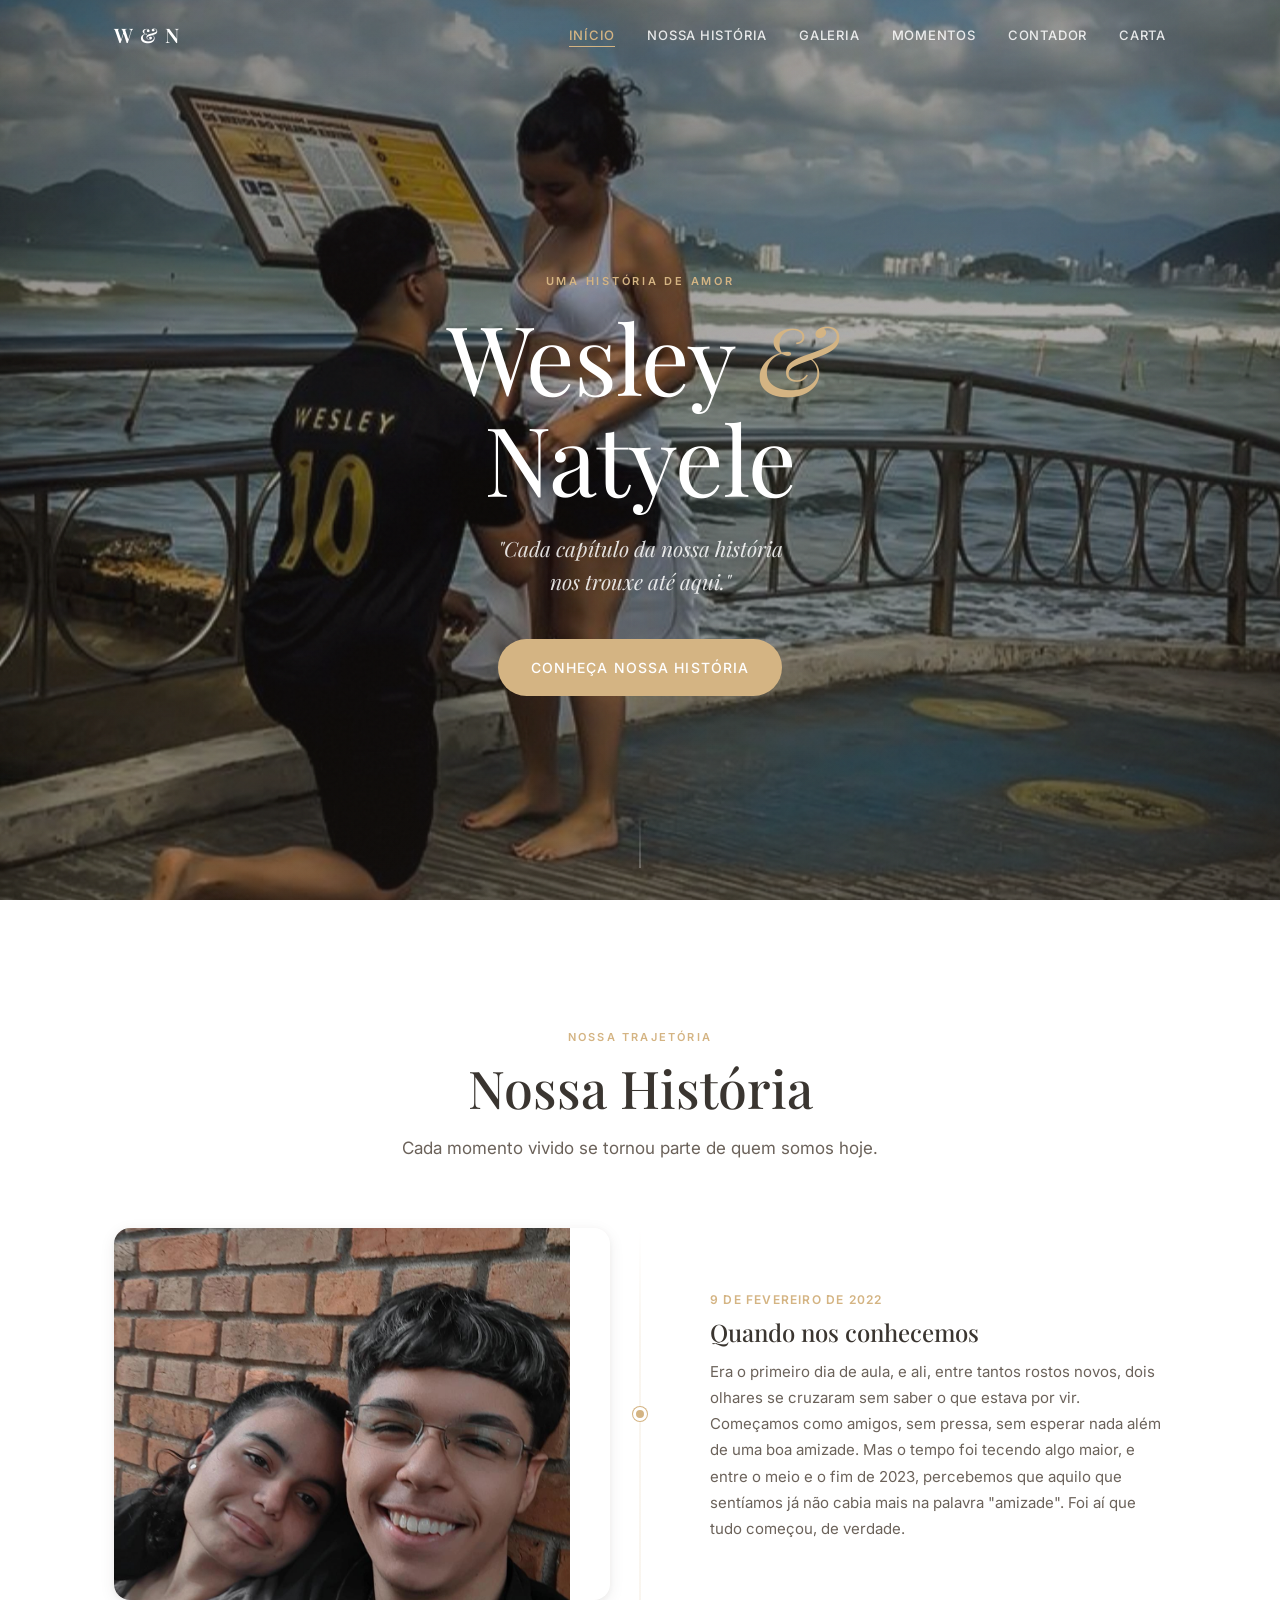
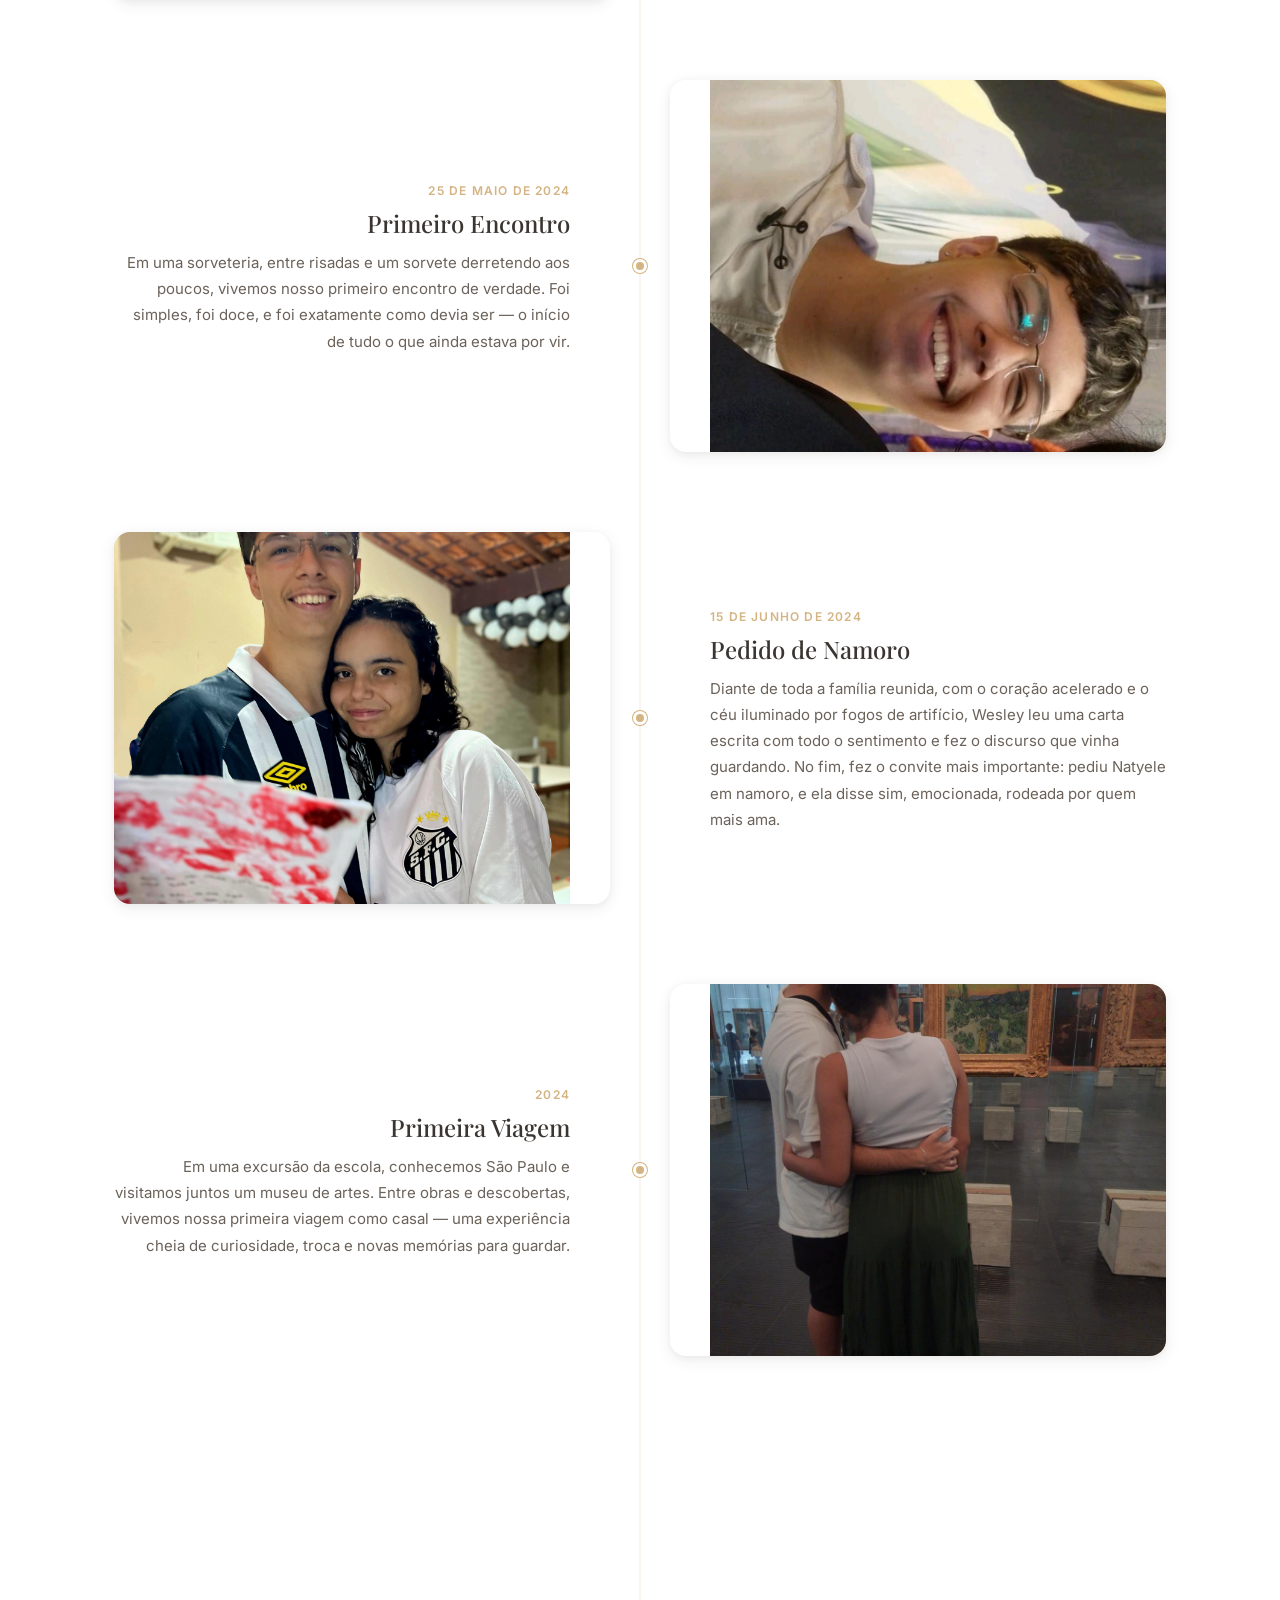
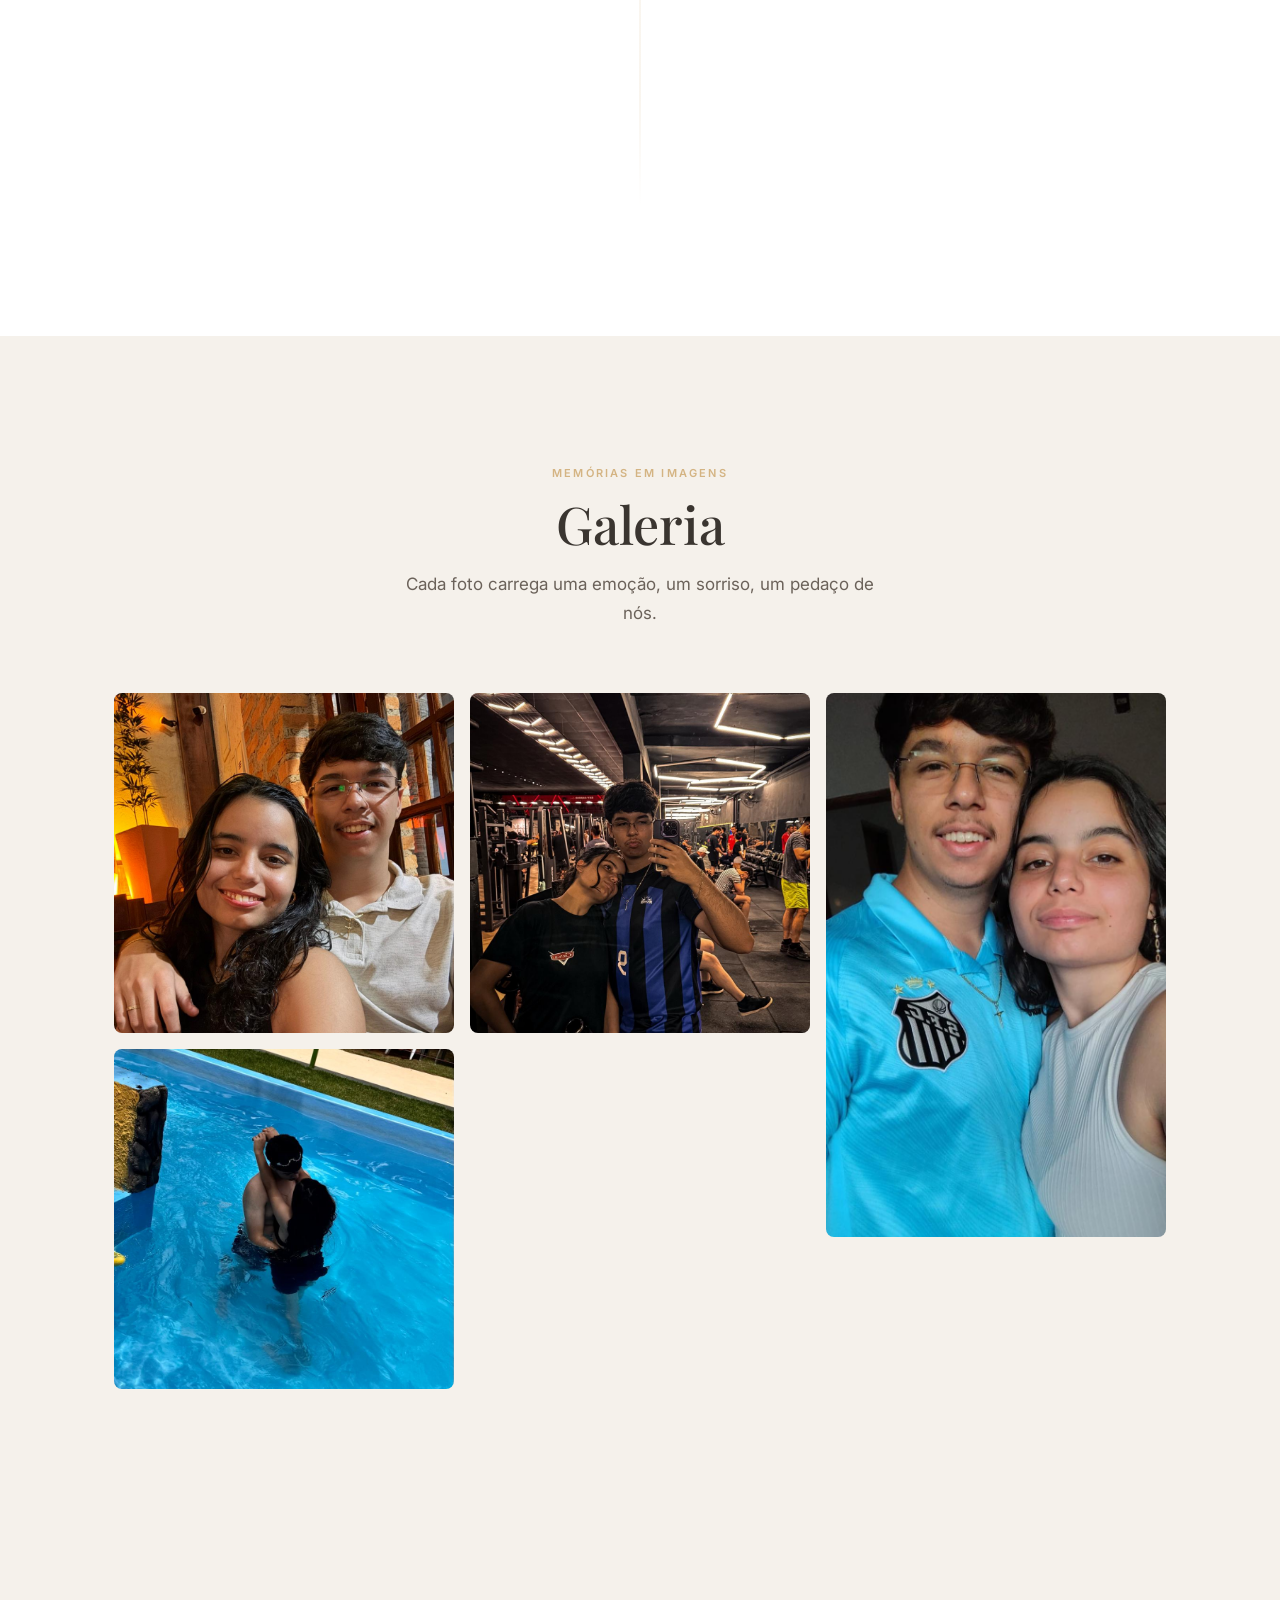
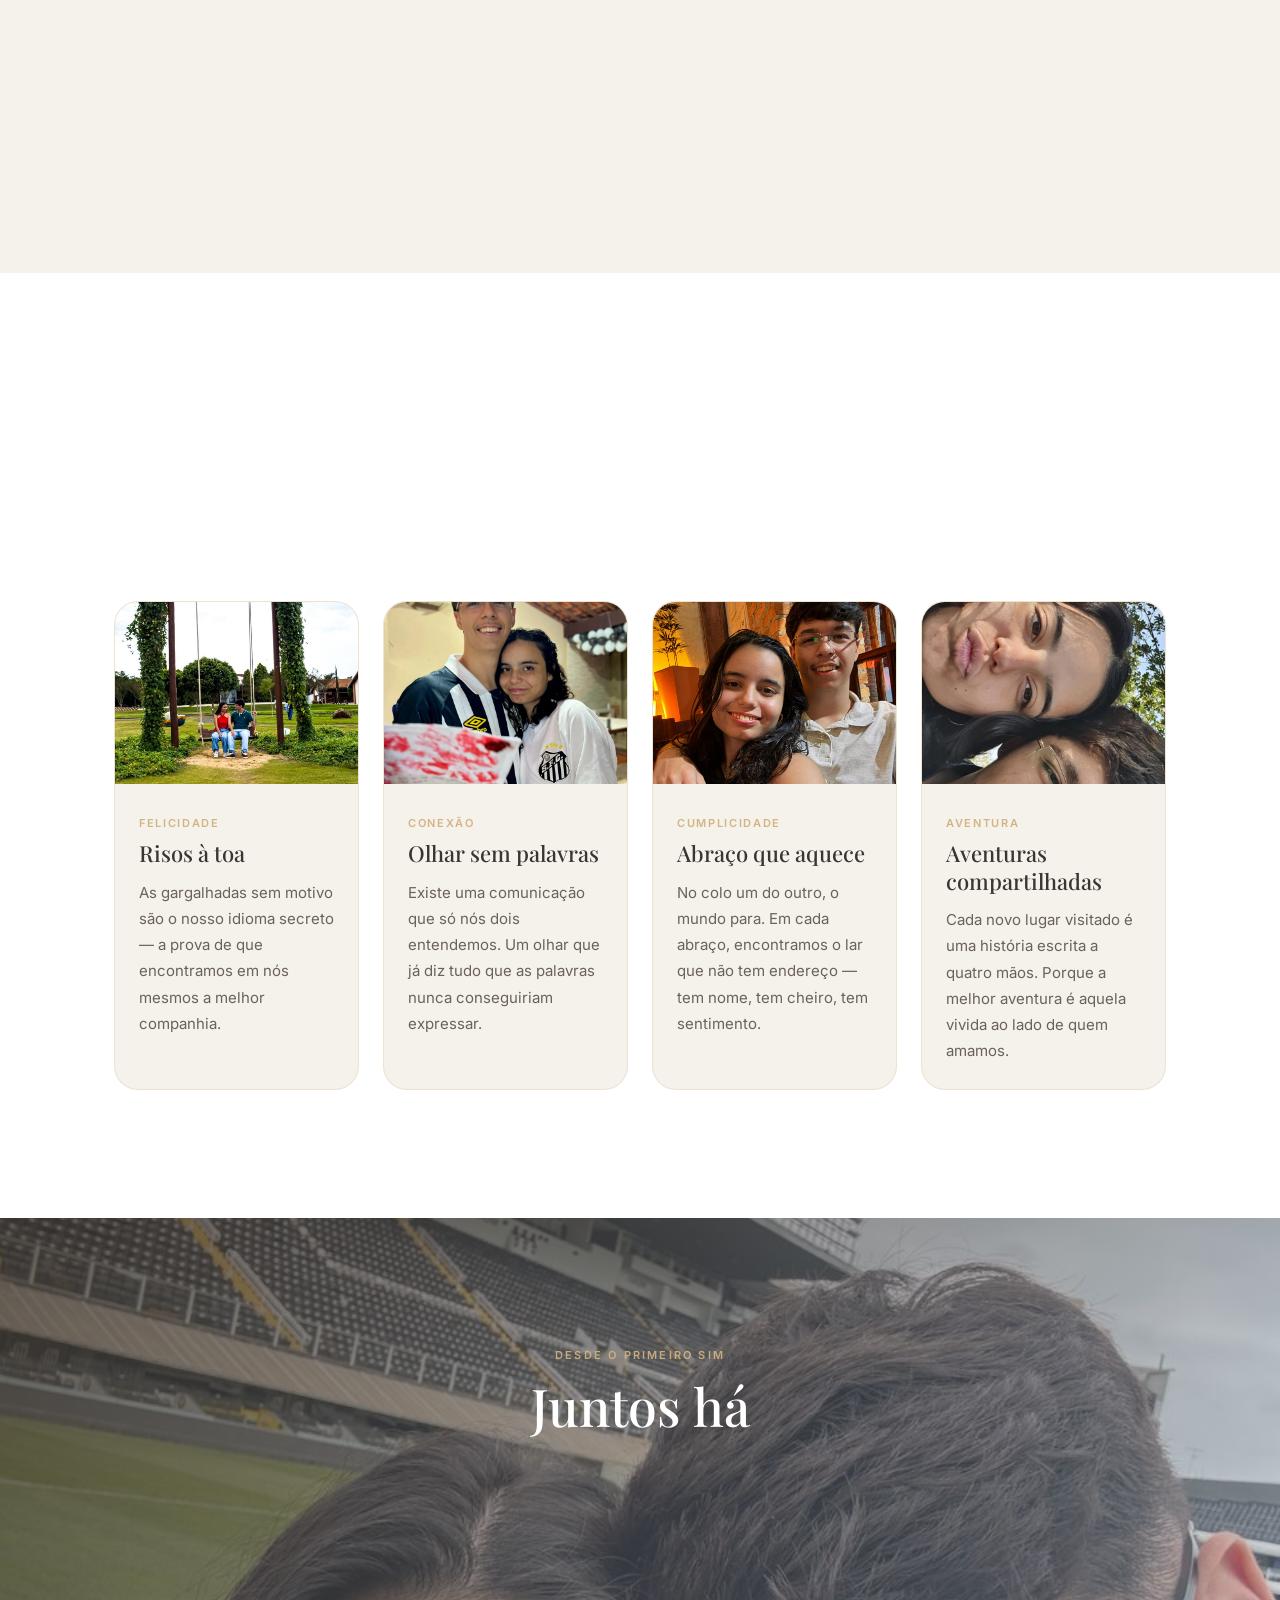
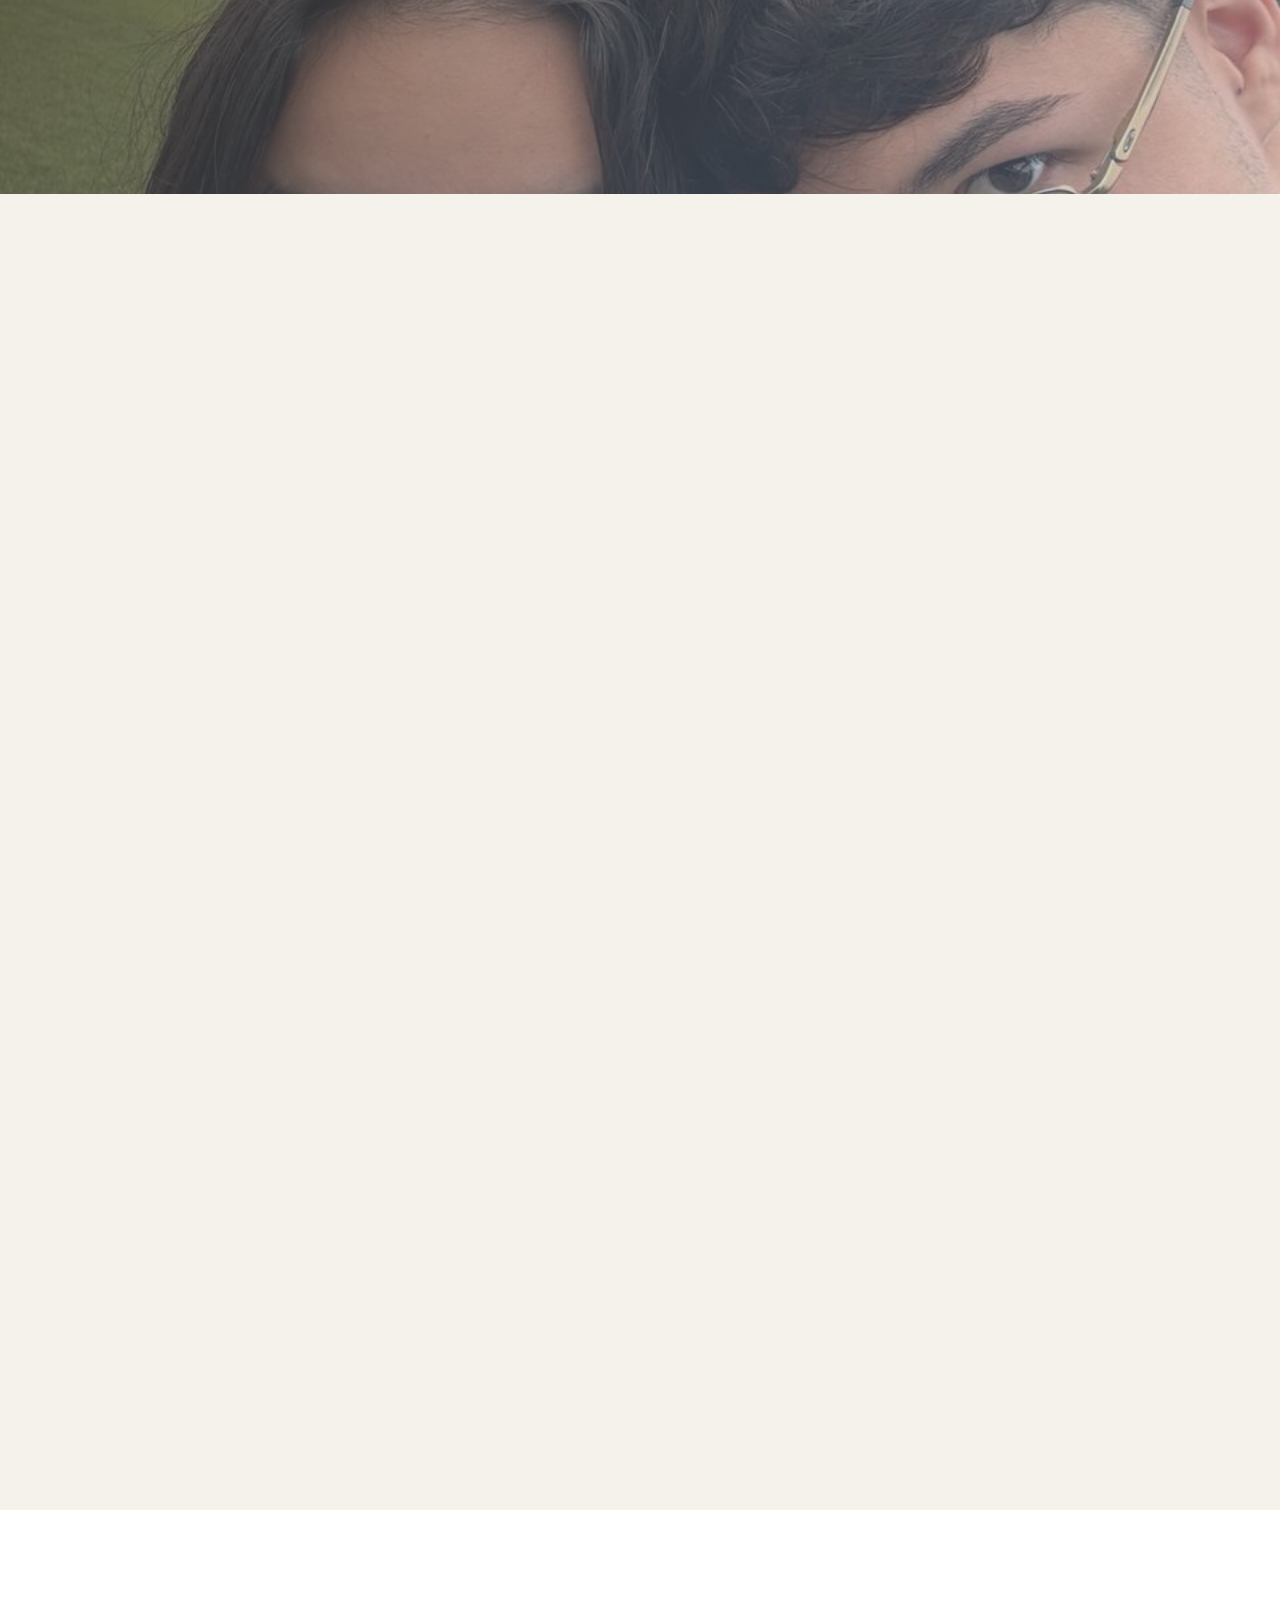
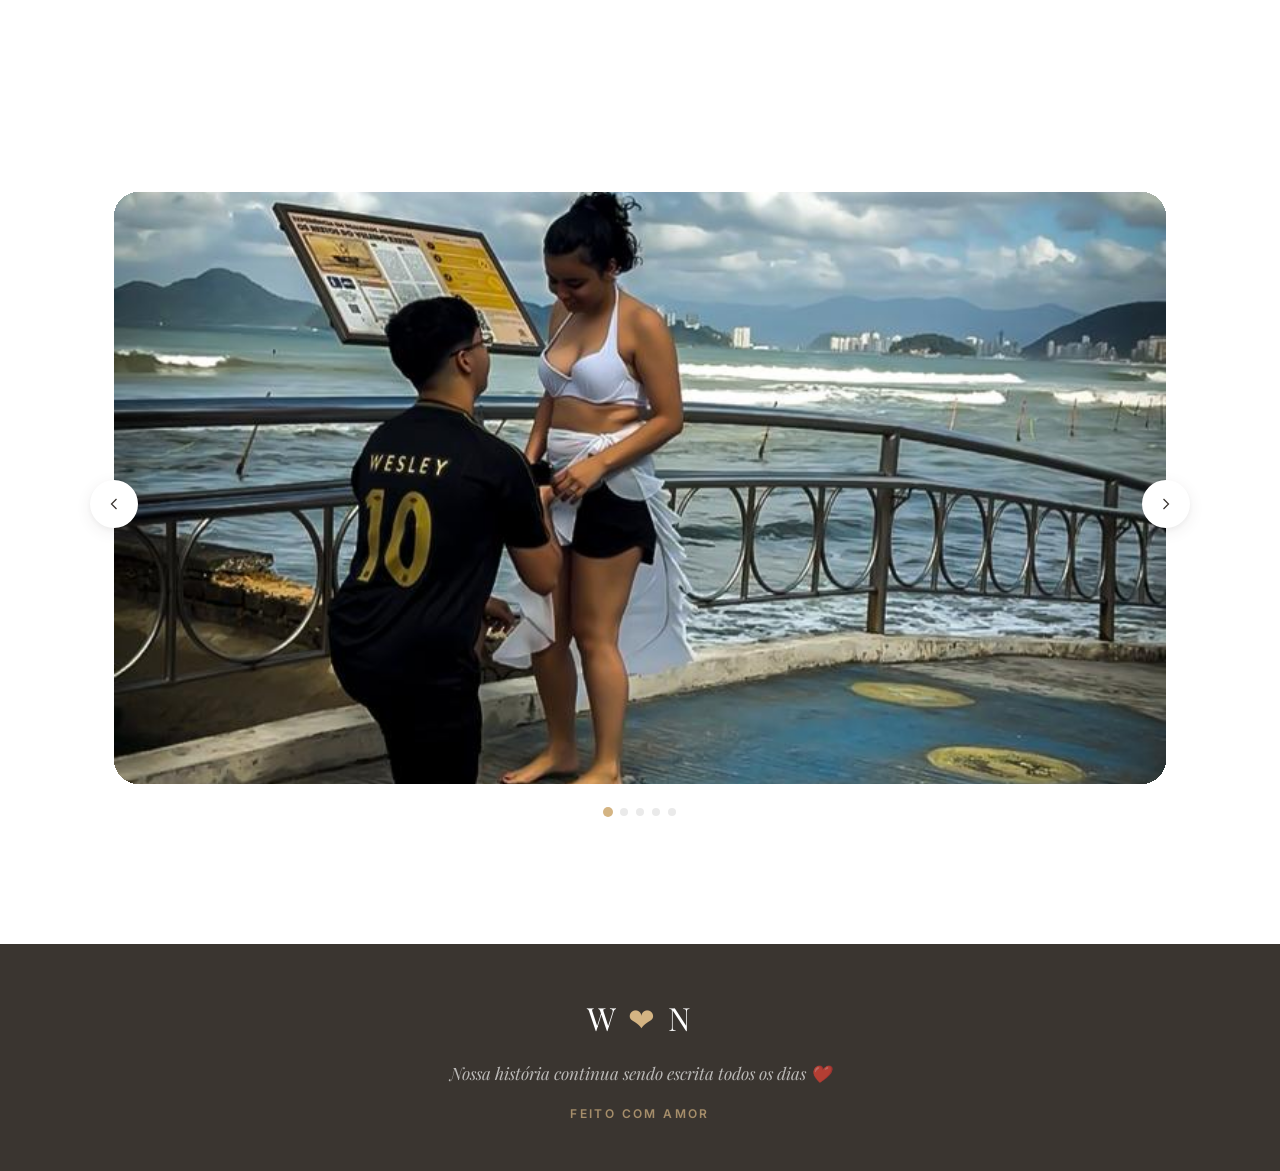
==== commit 64c69c65: "css e js embutidos no html" ====
--- a/index.html
+++ b/index.html
@@ -24,7 +24,1257 @@
   <link rel="preconnect" href="https://fonts.gstatic.com" crossorigin />
   <link href="https://fonts.googleapis.com/css2?family=Playfair+Display:ital,wght@0,400;0,500;0,600;0,700;1,400;1,500&family=Inter:wght@300;400;500;600&family=Dancing+Script:wght@500;600&display=swap" rel="stylesheet" />
 
-  <link rel="stylesheet" href="style.css" />
+  <style>
+/* ═══════════════════════════════════════════════════════════════
+   LUCAS & ANA — STYLESHEET
+   Mobile First | Clean Code | Performance Optimized
+   ═══════════════════════════════════════════════════════════════ */
+
+/* ───────────────────────────────────────────────────────────────
+   1. CUSTOM PROPERTIES
+   ─────────────────────────────────────────────────────────────── */
+:root {
+  /* Palette */
+  --color-blue:    #A7C7E7;
+  --color-beige:   #F5F1EB;
+  --color-white:   #FFFFFF;
+  --color-gray:    #EAEAEA;
+  --color-gold:    #D4B483;
+  --color-gold-dk: #B8965A;
+  --color-text:    #3A3530;
+  --color-text-2:  #6B625A;
+  --color-text-3:  #9C9189;
+
+  /* Semantic */
+  --color-surface:      var(--color-beige);
+  --color-surface-alt:  var(--color-white);
+  --color-border:       rgba(212, 180, 131, 0.25);
+  --color-nav-bg:       rgba(245, 241, 235, 0.92);
+
+  /* Typography */
+  --font-display: 'Playfair Display', Georgia, serif;
+  --font-body:    'Inter', system-ui, sans-serif;
+  --font-script:  'Dancing Script', cursive;
+
+  /* Spacing scale */
+  --sp-1:  0.25rem;
+  --sp-2:  0.5rem;
+  --sp-3:  0.75rem;
+  --sp-4:  1rem;
+  --sp-6:  1.5rem;
+  --sp-8:  2rem;
+  --sp-10: 2.5rem;
+  --sp-12: 3rem;
+  --sp-16: 4rem;
+  --sp-20: 5rem;
+  --sp-24: 6rem;
+  --sp-32: 8rem;
+
+  /* Border radius */
+  --radius-sm:   4px;
+  --radius-md:   8px;
+  --radius-lg:   16px;
+  --radius-xl:   24px;
+  --radius-full: 9999px;
+
+  /* Shadows */
+  --shadow-sm:  0 1px 3px rgba(58, 53, 48, 0.06), 0 1px 2px rgba(58, 53, 48, 0.04);
+  --shadow-md:  0 4px 16px rgba(58, 53, 48, 0.08), 0 2px 6px rgba(58, 53, 48, 0.05);
+  --shadow-lg:  0 12px 40px rgba(58, 53, 48, 0.12), 0 4px 12px rgba(58, 53, 48, 0.06);
+  --shadow-xl:  0 24px 64px rgba(58, 53, 48, 0.16);
+
+  /* Transitions */
+  --ease-elegant: cubic-bezier(0.25, 0.46, 0.45, 0.94);
+  --ease-spring:  cubic-bezier(0.34, 1.56, 0.64, 1);
+  --tr-fast:   150ms var(--ease-elegant);
+  --tr-base:   300ms var(--ease-elegant);
+  --tr-slow:   500ms var(--ease-elegant);
+  --tr-slower: 700ms var(--ease-elegant);
+
+  /* Layout */
+  --nav-h: 68px;
+  --container: 1100px;
+  --container-narrow: 720px;
+}
+
+/* ───────────────────────────────────────────────────────────────
+   2. RESET & BASE
+   ─────────────────────────────────────────────────────────────── */
+*, *::before, *::after {
+  box-sizing: border-box;
+  margin: 0;
+  padding: 0;
+}
+
+html {
+  scroll-behavior: smooth;
+  -webkit-text-size-adjust: 100%;
+  font-size: 16px;
+}
+
+body {
+  font-family: var(--font-body);
+  color: var(--color-text);
+  background-color: var(--color-beige);
+  line-height: 1.65;
+  overflow-x: hidden;
+  -webkit-font-smoothing: antialiased;
+  -moz-osx-font-smoothing: grayscale;
+}
+
+img {
+  display: block;
+  max-width: 100%;
+  height: auto;
+}
+
+a {
+  color: inherit;
+  text-decoration: none;
+}
+
+ul, ol { list-style: none; }
+
+button {
+  font-family: inherit;
+  cursor: pointer;
+  border: none;
+  background: none;
+}
+
+/* ───────────────────────────────────────────────────────────────
+   3. REDUCED MOTION
+   ─────────────────────────────────────────────────────────────── */
+@media (prefers-reduced-motion: reduce) {
+  *, *::before, *::after {
+    animation-duration: 0.01ms !important;
+    animation-iteration-count: 1 !important;
+    transition-duration: 0.01ms !important;
+    scroll-behavior: auto !important;
+  }
+  .hero-img { transform: none !important; }
+}
+
+/* ───────────────────────────────────────────────────────────────
+   4. TYPOGRAPHY
+   ─────────────────────────────────────────────────────────────── */
+.section-eyebrow {
+  font-family: var(--font-body);
+  font-size: 0.6875rem;
+  font-weight: 600;
+  letter-spacing: 0.2em;
+  text-transform: uppercase;
+  color: var(--color-gold);
+  margin-bottom: var(--sp-3);
+}
+
+.section-title {
+  font-family: var(--font-display);
+  font-size: clamp(2rem, 5vw, 3.25rem);
+  font-weight: 500;
+  line-height: 1.15;
+  color: var(--color-text);
+  margin-bottom: var(--sp-4);
+}
+
+.section-subtitle {
+  font-size: 1.0625rem;
+  color: var(--color-text-2);
+  max-width: 44ch;
+  line-height: 1.75;
+}
+
+/* ───────────────────────────────────────────────────────────────
+   5. LAYOUT
+   ─────────────────────────────────────────────────────────────── */
+.container {
+  width: 100%;
+  max-width: var(--container);
+  margin-inline: auto;
+  padding-inline: var(--sp-6);
+}
+
+.section {
+  padding-block: var(--sp-20);
+  position: relative;
+}
+
+.section-header {
+  text-align: center;
+  margin-bottom: var(--sp-16);
+}
+
+.section-header .section-subtitle {
+  margin-inline: auto;
+}
+
+/* ───────────────────────────────────────────────────────────────
+   6. BUTTONS
+   ─────────────────────────────────────────────────────────────── */
+.btn {
+  display: inline-flex;
+  align-items: center;
+  gap: var(--sp-2);
+  font-family: var(--font-body);
+  font-size: 0.875rem;
+  font-weight: 500;
+  letter-spacing: 0.08em;
+  text-transform: uppercase;
+  padding: var(--sp-4) var(--sp-8);
+  border-radius: var(--radius-full);
+  transition: var(--tr-base);
+  cursor: pointer;
+}
+
+.btn-primary {
+  background-color: var(--color-gold);
+  color: var(--color-white);
+  border: 1.5px solid transparent;
+}
+
+.btn-primary:hover,
+.btn-primary:focus-visible {
+  background-color: var(--color-gold-dk);
+  transform: translateY(-1px);
+  box-shadow: 0 8px 24px rgba(212, 180, 131, 0.4);
+}
+
+.btn:focus-visible {
+  outline: 3px solid var(--color-gold);
+  outline-offset: 3px;
+}
+
+/* ───────────────────────────────────────────────────────────────
+   7. ANIMATIONS — INTERSECTION OBSERVER DRIVEN
+   ─────────────────────────────────────────────────────────────── */
+.animate-fade-up,
+.animate-fade-left,
+.animate-fade-right {
+  opacity: 0;
+  transition: opacity 0.75s var(--ease-elegant), transform 0.75s var(--ease-elegant);
+}
+
+.animate-fade-up    { transform: translateY(32px); }
+.animate-fade-left  { transform: translateX(-40px); }
+.animate-fade-right { transform: translateX(40px); }
+
+.animate-fade-up.is-visible,
+.animate-fade-left.is-visible,
+.animate-fade-right.is-visible {
+  opacity: 1;
+  transform: translate(0);
+}
+
+.delay-1 { transition-delay: 0.12s; }
+.delay-2 { transition-delay: 0.24s; }
+.delay-3 { transition-delay: 0.36s; }
+
+/* ───────────────────────────────────────────────────────────────
+   8. NAVIGATION
+   ─────────────────────────────────────────────────────────────── */
+.nav-header {
+  position: fixed;
+  top: 0;
+  left: 0;
+  right: 0;
+  z-index: 100;
+  height: var(--nav-h);
+  transition: background var(--tr-slow), box-shadow var(--tr-slow), backdrop-filter var(--tr-slow);
+}
+
+.nav-header.scrolled {
+  background: var(--color-nav-bg);
+  backdrop-filter: blur(12px) saturate(1.5);
+  -webkit-backdrop-filter: blur(12px) saturate(1.5);
+  box-shadow: 0 1px 0 var(--color-border), var(--shadow-sm);
+}
+
+.nav {
+  display: flex;
+  align-items: center;
+  justify-content: space-between;
+  height: 100%;
+  padding-inline: var(--sp-6);
+  max-width: var(--container);
+  margin-inline: auto;
+}
+
+.nav-logo {
+  font-family: var(--font-display);
+  font-size: 1.25rem;
+  font-weight: 600;
+  color: var(--color-white);
+  letter-spacing: 0.05em;
+  transition: color var(--tr-base);
+  flex-shrink: 0;
+}
+
+.nav-header.scrolled .nav-logo {
+  color: var(--color-text);
+}
+
+.nav-menu {
+  display: none;
+  gap: var(--sp-8);
+}
+
+.nav-link {
+  font-size: 0.8125rem;
+  font-weight: 500;
+  letter-spacing: 0.06em;
+  color: rgba(255,255,255,0.85);
+  text-transform: uppercase;
+  transition: color var(--tr-base);
+  position: relative;
+  padding-bottom: 2px;
+}
+
+.nav-link::after {
+  content: '';
+  position: absolute;
+  bottom: -2px;
+  left: 0;
+  width: 0;
+  height: 1px;
+  background: var(--color-gold);
+  transition: width var(--tr-base);
+}
+
+.nav-link:hover::after,
+.nav-link.active::after {
+  width: 100%;
+}
+
+.nav-header.scrolled .nav-link {
+  color: var(--color-text-2);
+}
+
+.nav-link:hover,
+.nav-link.active,
+.nav-header.scrolled .nav-link:hover,
+.nav-header.scrolled .nav-link.active {
+  color: var(--color-gold);
+}
+
+.nav-link:focus-visible {
+  outline: 2px solid var(--color-gold);
+  outline-offset: 4px;
+  border-radius: 2px;
+}
+
+/* Hamburger */
+.nav-toggle {
+  display: flex;
+  flex-direction: column;
+  gap: 5px;
+  width: 28px;
+  padding: var(--sp-2);
+  cursor: pointer;
+}
+
+.nav-toggle span {
+  display: block;
+  height: 1.5px;
+  background: var(--color-white);
+  transition: var(--tr-base);
+  transform-origin: center;
+}
+
+.nav-header.scrolled .nav-toggle span {
+  background: var(--color-text);
+}
+
+.nav-toggle.is-open span:nth-child(1) { transform: translateY(6.5px) rotate(45deg); }
+.nav-toggle.is-open span:nth-child(2) { opacity: 0; transform: scaleX(0); }
+.nav-toggle.is-open span:nth-child(3) { transform: translateY(-6.5px) rotate(-45deg); }
+
+.nav-toggle:focus-visible {
+  outline: 2px solid var(--color-gold);
+  outline-offset: 4px;
+  border-radius: var(--radius-sm);
+}
+
+/* Mobile menu open */
+.nav-menu.is-open {
+  display: flex;
+  flex-direction: column;
+  position: fixed;
+  inset: var(--nav-h) 0 0 0;
+  background: var(--color-white);
+  padding: var(--sp-8) var(--sp-6);
+  gap: var(--sp-6);
+  z-index: 99;
+  animation: slideDown 0.3s var(--ease-elegant);
+}
+
+.nav-menu.is-open .nav-link {
+  color: var(--color-text-2);
+  font-size: 1rem;
+  letter-spacing: 0.1em;
+}
+
+.nav-menu.is-open .nav-link:hover,
+.nav-menu.is-open .nav-link.active {
+  color: var(--color-gold);
+}
+
+@keyframes slideDown {
+  from { opacity: 0; transform: translateY(-8px); }
+  to   { opacity: 1; transform: translateY(0); }
+}
+
+/* ───────────────────────────────────────────────────────────────
+   9. HERO
+   ─────────────────────────────────────────────────────────────── */
+.hero {
+  position: relative;
+  min-height: 100svh;
+  display: flex;
+  align-items: center;
+  justify-content: center;
+  overflow: hidden;
+}
+
+.hero-bg {
+  position: absolute;
+  inset: 0;
+  z-index: 0;
+}
+
+.hero-img {
+  width: 100%;
+  height: 100%;
+  object-fit: cover;
+  object-position: center;
+  will-change: transform;
+  transition: transform 0.1s linear;
+}
+
+.hero-overlay {
+  position: absolute;
+  inset: 0;
+  background: linear-gradient(
+    160deg,
+    rgba(30, 24, 20, 0.55) 0%,
+    rgba(30, 24, 20, 0.35) 50%,
+    rgba(30, 24, 20, 0.65) 100%
+  );
+}
+
+.hero-grain {
+  position: absolute;
+  inset: 0;
+  background-image: url("data:image/svg+xml,%3Csvg viewBox='0 0 256 256' xmlns='http://www.w3.org/2000/svg'%3E%3Cfilter id='noise'%3E%3CfeTurbulence type='fractalNoise' baseFrequency='0.9' numOctaves='4' stitchTiles='stitch'/%3E%3C/filter%3E%3Crect width='100%25' height='100%25' filter='url(%23noise)' opacity='0.04'/%3E%3C/svg%3E");
+  opacity: 0.45;
+  pointer-events: none;
+}
+
+.hero-content {
+  position: relative;
+  z-index: 2;
+  text-align: center;
+  padding: var(--sp-20) var(--sp-6);
+  max-width: 680px;
+  margin-inline: auto;
+  padding-top: calc(var(--sp-20) + var(--nav-h));
+}
+
+.hero-eyebrow {
+  font-family: var(--font-body);
+  font-size: 0.6875rem;
+  font-weight: 600;
+  letter-spacing: 0.25em;
+  text-transform: uppercase;
+  color: var(--color-gold);
+  margin-bottom: var(--sp-4);
+}
+
+.hero-title {
+  font-family: var(--font-display);
+  font-size: clamp(3rem, 10vw, 6rem);
+  font-weight: 400;
+  color: var(--color-white);
+  line-height: 1.05;
+  margin-bottom: var(--sp-6);
+  letter-spacing: -0.01em;
+}
+
+.hero-amp {
+  font-style: italic;
+  color: var(--color-gold);
+}
+
+.hero-quote {
+  font-family: var(--font-display);
+  font-style: italic;
+  font-size: clamp(1rem, 3vw, 1.3125rem);
+  color: rgba(255,255,255,0.85);
+  line-height: 1.6;
+  margin-bottom: var(--sp-10);
+}
+
+.hero-scroll {
+  position: absolute;
+  bottom: var(--sp-8);
+  left: 50%;
+  transform: translateX(-50%);
+  z-index: 2;
+}
+
+.hero-scroll-line {
+  display: block;
+  width: 1px;
+  height: 52px;
+  background: linear-gradient(to bottom, transparent, rgba(255,255,255,0.5));
+  margin-inline: auto;
+  animation: scrollPulse 2s ease-in-out infinite;
+}
+
+@keyframes scrollPulse {
+  0%, 100% { transform: scaleY(1); opacity: 1; }
+  50% { transform: scaleY(0.6); opacity: 0.4; }
+}
+
+/* ───────────────────────────────────────────────────────────────
+   10. TIMELINE
+   ─────────────────────────────────────────────────────────────── */
+.timeline-section {
+  background-color: var(--color-white);
+}
+
+.timeline {
+  position: relative;
+  display: flex;
+  flex-direction: column;
+  gap: var(--sp-16);
+}
+
+/* Vertical line */
+.timeline::before {
+  content: '';
+  position: absolute;
+  left: 50%;
+  transform: translateX(-50%);
+  top: 0;
+  bottom: 0;
+  width: 1px;
+  background: linear-gradient(to bottom, transparent, var(--color-border) 5%, var(--color-border) 95%, transparent);
+  display: none;
+}
+
+.timeline-item {
+  display: flex;
+  flex-direction: column;
+  gap: var(--sp-4);
+}
+
+.timeline-connector {
+  display: flex;
+  align-items: center;
+  justify-content: center;
+}
+
+.timeline-dot {
+  width: 14px;
+  height: 14px;
+  border-radius: var(--radius-full);
+  background: var(--color-gold);
+  border: 3px solid var(--color-white);
+  box-shadow: 0 0 0 1px var(--color-gold);
+  flex-shrink: 0;
+}
+
+.timeline-image {
+  border-radius: var(--radius-lg);
+  overflow: hidden;
+  aspect-ratio: 4 / 3;
+  box-shadow: var(--shadow-md);
+}
+
+.timeline-image img {
+  width: 100%;
+  height: 100%;
+  object-fit: cover;
+  transition: transform var(--tr-slower);
+}
+
+.timeline-item:hover .timeline-image img {
+  transform: scale(1.03);
+}
+
+.timeline-content {
+  padding: var(--sp-4) 0;
+}
+
+.timeline-date {
+  display: inline-block;
+  font-size: 0.75rem;
+  font-weight: 600;
+  letter-spacing: 0.1em;
+  text-transform: uppercase;
+  color: var(--color-gold);
+  margin-bottom: var(--sp-2);
+}
+
+.timeline-title {
+  font-family: var(--font-display);
+  font-size: 1.5rem;
+  font-weight: 500;
+  color: var(--color-text);
+  margin-bottom: var(--sp-3);
+  line-height: 1.2;
+}
+
+.timeline-desc {
+  font-size: 0.9375rem;
+  color: var(--color-text-2);
+  line-height: 1.75;
+}
+
+/* Desktop timeline */
+@media (min-width: 768px) {
+  .timeline::before {
+    display: block;
+  }
+
+  .timeline {
+    gap: var(--sp-20);
+  }
+
+  .timeline-item {
+    display: grid;
+    grid-template-columns: 1fr 60px 1fr;
+    align-items: center;
+    gap: 0;
+  }
+
+  .timeline-item--reverse .timeline-image { order: 3; }
+  .timeline-item--reverse .timeline-connector { order: 2; }
+  .timeline-item--reverse .timeline-content { order: 1; text-align: right; }
+
+  .timeline-item:not(.timeline-item--reverse) .timeline-content {
+    padding-left: var(--sp-10);
+  }
+
+  .timeline-item--reverse .timeline-content {
+    padding-right: var(--sp-10);
+  }
+
+  .timeline-item:not(.timeline-item--reverse) .timeline-image {
+    padding-right: var(--sp-10);
+  }
+
+  .timeline-item--reverse .timeline-image {
+    padding-left: var(--sp-10);
+  }
+}
+
+/* ───────────────────────────────────────────────────────────────
+   11. GALLERY
+   ─────────────────────────────────────────────────────────────── */
+.gallery-section {
+  background-color: var(--color-beige);
+}
+
+.gallery-grid {
+  display: grid;
+  grid-template-columns: repeat(2, 1fr);
+  gap: var(--sp-3);
+}
+
+.gallery-item {
+  position: relative;
+  overflow: hidden;
+  border-radius: var(--radius-md);
+  cursor: pointer;
+  aspect-ratio: 1;
+  display: block;
+  padding: 0;
+}
+
+.gallery-item--tall { aspect-ratio: 1 / 1.6; }
+.gallery-item--wide { grid-column: span 2; aspect-ratio: 16 / 7; }
+
+.gallery-item img {
+  width: 100%;
+  height: 100%;
+  object-fit: cover;
+  transition: transform var(--tr-slower);
+}
+
+.gallery-item:hover img,
+.gallery-item:focus-visible img {
+  transform: scale(1.06);
+}
+
+.gallery-item-overlay {
+  position: absolute;
+  inset: 0;
+  background: rgba(58, 53, 48, 0.35);
+  display: flex;
+  align-items: center;
+  justify-content: center;
+  color: var(--color-white);
+  opacity: 0;
+  transition: opacity var(--tr-base);
+}
+
+.gallery-item:hover .gallery-item-overlay,
+.gallery-item:focus-visible .gallery-item-overlay {
+  opacity: 1;
+}
+
+.gallery-item:focus-visible {
+  outline: 3px solid var(--color-gold);
+  outline-offset: 2px;
+}
+
+/* Gallery modal */
+.gallery-modal {
+  position: fixed;
+  inset: 0;
+  z-index: 200;
+  background: rgba(20, 16, 12, 0.96);
+  display: none;
+  align-items: center;
+  justify-content: center;
+  padding: var(--sp-6);
+  opacity: 0;
+  transition: opacity var(--tr-base);
+}
+
+.gallery-modal[hidden] {
+  display: none;
+}
+
+.gallery-modal:not([hidden]) {
+  display: flex;
+  opacity: 1;
+}
+
+.modal-content {
+  max-width: min(90vw, 900px);
+  max-height: 80vh;
+  display: flex;
+  align-items: center;
+  justify-content: center;
+}
+
+.modal-img {
+  max-width: 100%;
+  max-height: 80vh;
+  object-fit: contain;
+  border-radius: var(--radius-md);
+  box-shadow: var(--shadow-xl);
+}
+
+.modal-close,
+.modal-prev,
+.modal-next {
+  position: absolute;
+  background: rgba(255,255,255,0.1);
+  color: var(--color-white);
+  border-radius: var(--radius-full);
+  width: 48px;
+  height: 48px;
+  display: flex;
+  align-items: center;
+  justify-content: center;
+  transition: background var(--tr-base), transform var(--tr-base);
+  cursor: pointer;
+}
+
+.modal-close { top: var(--sp-6); right: var(--sp-6); }
+.modal-prev  { left: var(--sp-6); top: 50%; transform: translateY(-50%); }
+.modal-next  { right: var(--sp-6); top: 50%; transform: translateY(-50%); }
+
+.modal-close:hover,
+.modal-prev:hover,
+.modal-next:hover {
+  background: rgba(255,255,255,0.2);
+}
+
+.modal-prev:hover { transform: translateY(-50%) translateX(-2px); }
+.modal-next:hover { transform: translateY(-50%) translateX(2px); }
+.modal-close:hover { transform: rotate(90deg); }
+
+.modal-close:focus-visible,
+.modal-prev:focus-visible,
+.modal-next:focus-visible {
+  outline: 2px solid var(--color-gold);
+  outline-offset: 2px;
+}
+
+.modal-counter {
+  position: absolute;
+  bottom: var(--sp-6);
+  left: 50%;
+  transform: translateX(-50%);
+  font-size: 0.8125rem;
+  color: rgba(255,255,255,0.6);
+  letter-spacing: 0.1em;
+}
+
+/* ───────────────────────────────────────────────────────────────
+   12. MOMENTS CARDS
+   ─────────────────────────────────────────────────────────────── */
+.moments-section {
+  background-color: var(--color-white);
+}
+
+.moments-grid {
+  display: grid;
+  grid-template-columns: 1fr;
+  gap: var(--sp-6);
+}
+
+.moment-card {
+  background: var(--color-beige);
+  border-radius: var(--radius-xl);
+  overflow: hidden;
+  transition: box-shadow var(--tr-base), transform var(--tr-base);
+  border: 1px solid var(--color-border);
+}
+
+.moment-card:hover {
+  box-shadow: var(--shadow-lg);
+  transform: translateY(-4px);
+}
+
+.moment-card-img {
+  aspect-ratio: 4 / 3;
+  overflow: hidden;
+}
+
+.moment-card-img img {
+  width: 100%;
+  height: 100%;
+  object-fit: cover;
+  transition: transform var(--tr-slower);
+}
+
+.moment-card:hover .moment-card-img img {
+  transform: scale(1.04);
+}
+
+.moment-card-body {
+  padding: var(--sp-6);
+}
+
+.moment-card-tag {
+  display: inline-block;
+  font-size: 0.6875rem;
+  font-weight: 600;
+  letter-spacing: 0.15em;
+  text-transform: uppercase;
+  color: var(--color-gold);
+  margin-bottom: var(--sp-2);
+}
+
+.moment-card-title {
+  font-family: var(--font-display);
+  font-size: 1.375rem;
+  font-weight: 500;
+  color: var(--color-text);
+  margin-bottom: var(--sp-3);
+  line-height: 1.25;
+}
+
+.moment-card-desc {
+  font-size: 0.9375rem;
+  color: var(--color-text-2);
+  line-height: 1.75;
+}
+
+/* ───────────────────────────────────────────────────────────────
+   13. COUNTER
+   ─────────────────────────────────────────────────────────────── */
+.counter-section {
+  position: relative;
+  min-height: 480px;
+  display: flex;
+  align-items: center;
+  overflow: hidden;
+  padding-block: var(--sp-24);
+}
+
+.counter-bg {
+  position: absolute;
+  inset: 0;
+  z-index: 0;
+}
+
+.counter-bg img {
+  width: 100%;
+  height: 100%;
+  object-fit: cover;
+  object-position: center;
+}
+
+.counter-overlay {
+  position: absolute;
+  inset: 0;
+  background: linear-gradient(
+    135deg,
+    rgba(58, 53, 48, 0.78) 0%,
+    rgba(167, 199, 231, 0.35) 100%
+  );
+}
+
+.counter-content {
+  position: relative;
+  z-index: 2;
+  text-align: center;
+}
+
+.section-header--light .section-eyebrow {
+  color: rgba(212, 180, 131, 0.9);
+}
+
+.section-header--light .section-title {
+  color: var(--color-white);
+  margin-bottom: 0;
+}
+
+.counter-display {
+  display: flex;
+  align-items: center;
+  justify-content: center;
+  gap: var(--sp-4);
+  margin: var(--sp-10) 0 var(--sp-6);
+  flex-wrap: wrap;
+}
+
+.counter-unit {
+  display: flex;
+  flex-direction: column;
+  align-items: center;
+  gap: var(--sp-1);
+  min-width: 80px;
+}
+
+.counter-number {
+  font-family: var(--font-display);
+  font-size: clamp(3rem, 10vw, 5.5rem);
+  font-weight: 400;
+  color: var(--color-white);
+  line-height: 1;
+  display: block;
+}
+
+.counter-label {
+  font-size: 0.6875rem;
+  font-weight: 600;
+  letter-spacing: 0.2em;
+  text-transform: uppercase;
+  color: var(--color-gold);
+}
+
+.counter-sep {
+  font-family: var(--font-display);
+  font-size: 3rem;
+  color: rgba(212, 180, 131, 0.5);
+  line-height: 1;
+  align-self: flex-start;
+  margin-top: 0.5rem;
+}
+
+.counter-phrase {
+  font-family: var(--font-display);
+  font-style: italic;
+  font-size: clamp(1rem, 3vw, 1.25rem);
+  color: rgba(255,255,255,0.75);
+  line-height: 1.6;
+}
+
+/* ───────────────────────────────────────────────────────────────
+   14. LETTER
+   ─────────────────────────────────────────────────────────────── */
+.letter-section {
+  background: var(--color-beige);
+}
+
+.letter-wrapper {
+  max-width: 680px;
+  margin-inline: auto;
+  position: relative;
+}
+
+.letter-decoration {
+  display: flex;
+  justify-content: center;
+  margin-bottom: var(--sp-6);
+}
+
+.letter-seal {
+  width: 80px;
+  height: 80px;
+}
+
+.letter-paper {
+  background: var(--color-white);
+  border-radius: var(--radius-lg);
+  box-shadow: var(--shadow-lg), 0 0 0 1px var(--color-border);
+  padding: var(--sp-10) clamp(var(--sp-6), 8%, var(--sp-16));
+  position: relative;
+  overflow: hidden;
+}
+
+.letter-paper::before {
+  content: '';
+  position: absolute;
+  top: 0;
+  left: 0;
+  right: 0;
+  height: 4px;
+  background: linear-gradient(90deg, var(--color-blue), var(--color-gold), var(--color-blue));
+  border-radius: var(--radius-lg) var(--radius-lg) 0 0;
+}
+
+.letter-lines {
+  position: absolute;
+  inset: 0;
+  background-image: repeating-linear-gradient(
+    to bottom,
+    transparent,
+    transparent 31px,
+    rgba(167, 199, 231, 0.15) 31px,
+    rgba(167, 199, 231, 0.15) 32px
+  );
+  pointer-events: none;
+}
+
+.letter-text-area {
+  position: relative;
+  z-index: 1;
+}
+
+.letter-salutation {
+  font-family: var(--font-script);
+  font-size: clamp(1.5rem, 4vw, 2rem);
+  color: var(--color-gold-dk);
+  margin-bottom: var(--sp-6);
+  line-height: 1;
+}
+
+.letter-body {
+  font-family: var(--font-body);
+  font-size: 1rem;
+  color: var(--color-text-2);
+  line-height: 2;
+  margin-bottom: var(--sp-5);
+}
+
+.letter-closing {
+  font-family: var(--font-body);
+  font-size: 0.9375rem;
+  color: var(--color-text-2);
+  margin-top: var(--sp-8);
+  line-height: 1.75;
+}
+
+.letter-signature {
+  font-family: var(--font-script);
+  font-size: 2rem;
+  color: var(--color-gold-dk);
+  display: block;
+  margin-top: var(--sp-2);
+}
+
+/* ───────────────────────────────────────────────────────────────
+   15. CAROUSEL
+   ─────────────────────────────────────────────────────────────── */
+.carousel-section {
+  background: var(--color-white);
+  overflow: hidden;
+}
+
+.carousel-wrapper {
+  position: relative;
+  max-width: var(--container);
+  margin-inline: auto;
+  padding-inline: var(--sp-6);
+}
+
+.carousel {
+  overflow: hidden;
+  border-radius: var(--radius-xl);
+}
+
+.carousel-track {
+  display: flex;
+  transition: transform 0.6s var(--ease-elegant);
+  will-change: transform;
+}
+
+.carousel-slide {
+  min-width: 100%;
+  aspect-ratio: 16 / 9;
+  overflow: hidden;
+  flex-shrink: 0;
+}
+
+.carousel-slide img {
+  width: 100%;
+  height: 100%;
+  object-fit: cover;
+  pointer-events: none;
+  user-select: none;
+  -webkit-user-drag: none;
+}
+
+.carousel-btn {
+  position: absolute;
+  top: 50%;
+  transform: translateY(-50%);
+  width: 48px;
+  height: 48px;
+  border-radius: var(--radius-full);
+  background: var(--color-white);
+  color: var(--color-text);
+  box-shadow: var(--shadow-md);
+  display: flex;
+  align-items: center;
+  justify-content: center;
+  transition: var(--tr-base);
+  z-index: 10;
+}
+
+.carousel-btn--prev { left: var(--sp-2); }
+.carousel-btn--next { right: var(--sp-2); }
+
+.carousel-btn:hover {
+  background: var(--color-gold);
+  color: var(--color-white);
+  box-shadow: 0 4px 16px rgba(212, 180, 131, 0.4);
+  transform: translateY(-50%) scale(1.05);
+}
+
+.carousel-btn:focus-visible {
+  outline: 3px solid var(--color-gold);
+  outline-offset: 3px;
+}
+
+.carousel-dots {
+  display: flex;
+  gap: var(--sp-2);
+  justify-content: center;
+  margin-top: var(--sp-6);
+}
+
+.carousel-dot {
+  width: 8px;
+  height: 8px;
+  border-radius: var(--radius-full);
+  background: var(--color-gray);
+  border: none;
+  cursor: pointer;
+  transition: var(--tr-base);
+  padding: 0;
+}
+
+.carousel-dot.active,
+.carousel-dot:hover {
+  background: var(--color-gold);
+  transform: scale(1.25);
+}
+
+.carousel-dot:focus-visible {
+  outline: 2px solid var(--color-gold);
+  outline-offset: 3px;
+}
+
+/* ───────────────────────────────────────────────────────────────
+   16. FOOTER
+   ─────────────────────────────────────────────────────────────── */
+.footer {
+  background: var(--color-text);
+  padding-block: var(--sp-12);
+}
+
+.footer-inner {
+  text-align: center;
+  display: flex;
+  flex-direction: column;
+  align-items: center;
+  gap: var(--sp-4);
+}
+
+.footer-logo {
+  font-family: var(--font-display);
+  font-size: 2rem;
+  font-weight: 400;
+  color: var(--color-white);
+  letter-spacing: 0.08em;
+}
+
+.footer-logo span {
+  color: var(--color-gold);
+}
+
+.footer-phrase {
+  font-family: var(--font-display);
+  font-style: italic;
+  font-size: 1.0625rem;
+  color: rgba(255,255,255,0.65);
+  max-width: 40ch;
+  line-height: 1.6;
+}
+
+.footer-credit {
+  font-size: 0.75rem;
+  font-weight: 600;
+  letter-spacing: 0.2em;
+  text-transform: uppercase;
+  color: var(--color-gold);
+  opacity: 0.7;
+}
+
+/* ───────────────────────────────────────────────────────────────
+   17. RESPONSIVE — TABLETS
+   ─────────────────────────────────────────────────────────────── */
+@media (min-width: 600px) {
+  .gallery-grid {
+    grid-template-columns: repeat(3, 1fr);
+    gap: var(--sp-4);
+  }
+
+  .gallery-item--tall { grid-row: span 2; }
+  .gallery-item--wide { grid-column: span 2; }
+
+  .moments-grid {
+    grid-template-columns: repeat(2, 1fr);
+  }
+}
+
+/* ───────────────────────────────────────────────────────────────
+   18. RESPONSIVE — DESKTOP
+   ─────────────────────────────────────────────────────────────── */
+@media (min-width: 768px) {
+  .nav-toggle { display: none; }
+
+  .nav-menu {
+    display: flex;
+    position: static;
+    background: none;
+    padding: 0;
+    animation: none;
+    flex-direction: row;
+  }
+
+  .moments-grid {
+    grid-template-columns: repeat(4, 1fr);
+  }
+
+  .carousel-btn--prev { left: calc(var(--sp-6) - 24px); }
+  .carousel-btn--next { right: calc(var(--sp-6) - 24px); }
+}
+
+@media (min-width: 1024px) {
+  .section { padding-block: var(--sp-32); }
+}
+
+</style>
 </head>
 <body>
 
@@ -141,10 +1391,7 @@
             <div class="timeline-content">
               <time class="timeline-date" datetime="2024-06-15">15 de junho de 2024</time>
               <h3 class="timeline-title">Pedido de Namoro</h3>
-              
-              <p class="timeline-desc">
-  O que parecia ser apenas a comemoração dos 18 anos de Wesley acabou se tornando um dos momentos mais marcantes de suas vidas. Cercados pela família e por pessoas especiais, Natyele encontrou coragem para fazer a pergunta que mudaria tudo. Em meio à emoção, aos sorrisos e aos olhos cheios de lágrimas, ela o pediu em namoro. Sem hesitar, Wesley respondeu "sim", dando início a uma história construída com amor, companheirismo e incontáveis memórias que ainda estavam por vir.
-</p>
+              <p class="timeline-desc">Diante de toda a família reunida, com o coração acelerado e o céu iluminado por fogos de artifício, Wesley leu uma carta escrita com todo o sentimento e fez o discurso que vinha guardando. No fim, fez o convite mais importante: pediu Natyele em namoro, e ela disse sim, emocionada, rodeada por quem mais ama.</p>
             </div>
           </li>
 
@@ -390,36 +1637,25 @@
               <p class="letter-salutation">Minha Natyele,</p>
 
               <p class="letter-body">
-  Tudo começou de uma forma simples, sem que nenhum de nós imaginasse o quanto nossas vidas mudariam. Entre corredores da ETEC, intervalos corridos e aulas que pareciam não ter fim, fomos construindo uma amizade que, aos poucos, se transformou em algo muito maior.
-</p>
-
-<p class="letter-body">
-  Atrás do laboratório de elétrica encontramos nosso pequeno refúgio. Enquanto o mundo continuava correndo lá fora, nós criávamos memórias que carregamos até hoje. Foram conversas, risadas, olhares e momentos que pareciam comuns, mas que acabaram se tornando alguns dos mais importantes da minha vida.
-</p>
-
-<p class="letter-body">
-  Com você, até as aulas mais chatas de matemática tinham um motivo para valer a pena. E os sábados sem nenhum acontecimento especial se tornavam os melhores dias simplesmente porque eu podia passar algumas horas ao seu lado. Foi assim que percebi que a felicidade não estava nos grandes eventos, mas nos pequenos momentos compartilhados com a pessoa certa.
-</p>
-
-<p class="letter-body">
-  Então chegou o dia do meu aniversário de 18 anos. Um dia que já seria inesquecível por si só, mas que se tornou um marco na minha vida quando você decidiu escrever um novo capítulo da nossa história e me deu o melhor presente que eu poderia receber: a oportunidade de chamar você de minha namorada.
-</p>
-
-<p class="letter-body">
-  Desde então, colecionamos memórias, superamos desafios, compartilhamos sonhos e aprendemos juntos o verdadeiro significado de companheirismo. Você esteve presente nos meus melhores momentos e também naqueles em que eu mais precisei de apoio. E em cada fase da minha vida, você se tornou uma das razões pelas quais eu continuo seguindo em frente.
-</p>
-
-<p class="letter-body">
-  Você é muito mais do que a mulher que eu amo. Você é minha melhor amiga, minha parceira, meu porto seguro e a pessoa com quem eu quero compartilhar todas as conquistas, todos os planos e todos os dias que ainda estão por vir.
-</p>
-
-<p class="letter-body">
-  Se este site existe, é porque nossa história merece ser celebrada. Cada foto, cada lembrança e cada detalhe aqui representam uma pequena parte de tudo o que construímos juntos. E mesmo que eu passasse a vida inteira tentando explicar o que sinto por você, ainda faltariam palavras.
-</p>
-
-<p class="letter-body">
-  Só existe uma certeza que cresce a cada dia dentro do meu coração: em todas as versões possíveis da minha vida, eu escolheria você. Hoje, amanhã e para sempre.
-</p>
+                Quem diria que aquele primeiro dia de aula, lá em fevereiro de 2022, mudaria toda a minha história? Começamos como amigos, sem imaginar que estávamos apenas no primeiro capítulo de algo muito maior.
+              </p>
+
+              <p class="letter-body">
+                Aos poucos, entre conversas, risadas e a cumplicidade que só foi crescendo, percebi que o que sentia por você já não era mais amizade. E quando finalmente tive coragem de te chamar para namorar, na frente de toda a minha família, com fogos de artifício iluminando o céu, eu soube que aquele "sim" seria apenas o começo de tudo.
+              </p>
+
+              <p class="letter-body">
+                Com você aprendi que o amor não é uma chegada — é um caminho que se percorre todo dia, de mãos dadas, com paciência, com cumplicidade, com a leveza de quem sabe que está no lugar certo.
+              </p>
+
+              <p class="letter-body">
+                Naquela praia em Santos, com o mar testemunhando, ajoelhei diante da mulher mais incrível que já conheci — por dentro e por fora — e só consegui dizer o que o coração gritava: quero ser o homem que você merece todos os dias da nossa vida.
+              </p>
+
+              <p class="letter-body">
+                Você é meu lar. Meu primeiro pensamento de manhã e o último sorriso antes de dormir. E sim — eu quero acordar ao seu lado para sempre.
+              </p>
+
               <p class="letter-closing">
                 Com todo o meu amor,<br />
                 <span class="letter-signature">Wesley</span>
@@ -487,6 +1723,541 @@
     </div>
   </footer>
 
-  <script src="script.js"></script>
+  <script>
+/* ═══════════════════════════════════════════════════════════════
+   LUCAS & ANA — SCRIPT.JS
+   Clean Code | Performance | Accessible
+   ═══════════════════════════════════════════════════════════════ */
+
+'use strict';
+
+/* ──────────────────────────────────────────────────────────────
+   ★  CONFIGURAÇÃO — ALTERE AQUI A DATA DO RELACIONAMENTO
+   ────────────────────────────────────────────────────────────── */
+const RELATIONSHIP_START = new Date('2024-06-15'); // Ano-Mês-Dia
+
+/* ──────────────────────────────────────────────────────────────
+   GALERIA — IMAGENS (substitua pelos caminhos reais)
+   ────────────────────────────────────────────────────────────── */
+const GALLERY_IMAGES = [
+  { src: 'images/galeria-01.jpg', alt: 'Momento especial 1' },
+  { src: 'images/galeria-02.jpg', alt: 'Momento especial 2' },
+  { src: 'images/galeria-03.jpg', alt: 'Momento especial 3' },
+  { src: 'images/galeria-04.jpg', alt: 'Momento especial 4' },
+  { src: 'images/galeria-05.jpg', alt: 'Momento especial 5' },
+  { src: 'images/galeria-06.jpg', alt: 'Momento especial 6' },
+];
+
+/* ═══════════════════════════════════════════════════════════════
+   MÓDULO: NAVEGAÇÃO
+   ═══════════════════════════════════════════════════════════════ */
+const Nav = (() => {
+  const header   = document.querySelector('.nav-header');
+  const toggle   = document.querySelector('.nav-toggle');
+  const menu     = document.querySelector('.nav-menu');
+  const links    = document.querySelectorAll('.nav-link');
+
+  function onScroll() {
+    header.classList.toggle('scrolled', window.scrollY > 40);
+    highlightActive();
+  }
+
+  function highlightActive() {
+    const scrollY = window.scrollY + 100;
+
+    links.forEach(link => {
+      const id = link.getAttribute('data-section');
+      if (!id) return;
+      const section = document.getElementById(id);
+      if (!section) return;
+
+      const top    = section.offsetTop;
+      const bottom = top + section.offsetHeight;
+
+      link.classList.toggle('active', scrollY >= top && scrollY < bottom);
+    });
+  }
+
+  function toggleMenu() {
+    const isOpen = menu.classList.toggle('is-open');
+    toggle.classList.toggle('is-open', isOpen);
+    toggle.setAttribute('aria-expanded', String(isOpen));
+    document.body.style.overflow = isOpen ? 'hidden' : '';
+  }
+
+  function closeMenu() {
+    menu.classList.remove('is-open');
+    toggle.classList.remove('is-open');
+    toggle.setAttribute('aria-expanded', 'false');
+    document.body.style.overflow = '';
+  }
+
+  function init() {
+    if (!header) return;
+
+    window.addEventListener('scroll', onScroll, { passive: true });
+    onScroll();
+
+    toggle?.addEventListener('click', toggleMenu);
+
+    links.forEach(link => {
+      link.addEventListener('click', (e) => {
+        const href = link.getAttribute('href');
+        if (href && href.startsWith('#')) {
+          e.preventDefault();
+          closeMenu();
+          const target = document.querySelector(href);
+          if (target) {
+            const offset = parseInt(getComputedStyle(document.documentElement)
+              .getPropertyValue('--nav-h'), 10) || 68;
+            const top = target.getBoundingClientRect().top + window.scrollY - offset;
+            window.scrollTo({ top, behavior: 'smooth' });
+          }
+        }
+      });
+    });
+
+    // Close menu on Escape
+    document.addEventListener('keydown', e => {
+      if (e.key === 'Escape' && menu.classList.contains('is-open')) closeMenu();
+    });
+
+    // Close on outside click
+    document.addEventListener('click', e => {
+      if (menu.classList.contains('is-open') &&
+          !menu.contains(e.target) && !toggle.contains(e.target)) {
+        closeMenu();
+      }
+    });
+  }
+
+  return { init };
+})();
+
+/* ═══════════════════════════════════════════════════════════════
+   MÓDULO: PARALLAX HERO
+   ═══════════════════════════════════════════════════════════════ */
+const HeroParallax = (() => {
+  const heroImg = document.querySelector('.hero-img');
+  let ticking = false;
+
+  function update() {
+    if (!heroImg) return;
+    const scrollY = window.scrollY;
+    if (scrollY < window.innerHeight * 1.2) {
+      heroImg.style.transform = `translateY(${scrollY * 0.28}px) scale(1.05)`;
+    }
+    ticking = false;
+  }
+
+  function onScroll() {
+    if (!ticking) {
+      requestAnimationFrame(update);
+      ticking = true;
+    }
+  }
+
+  function init() {
+    if (!heroImg) return;
+    const motionOk = !window.matchMedia('(prefers-reduced-motion: reduce)').matches;
+    if (!motionOk) return;
+
+    heroImg.style.transform = 'translateY(0) scale(1.05)';
+    window.addEventListener('scroll', onScroll, { passive: true });
+  }
+
+  return { init };
+})();
+
+/* ═══════════════════════════════════════════════════════════════
+   MÓDULO: INTERSECTION OBSERVER — ANIMAÇÕES
+   ═══════════════════════════════════════════════════════════════ */
+const AnimObserver = (() => {
+  const SELECTORS = [
+    '.animate-fade-up',
+    '.animate-fade-left',
+    '.animate-fade-right',
+  ].join(', ');
+
+  function init() {
+    const elements = document.querySelectorAll(SELECTORS);
+    if (!elements.length) return;
+
+    const observer = new IntersectionObserver(
+      (entries) => {
+        entries.forEach(entry => {
+          if (entry.isIntersecting) {
+            entry.target.classList.add('is-visible');
+            observer.unobserve(entry.target);
+          }
+        });
+      },
+      { threshold: 0.12, rootMargin: '0px 0px -48px 0px' }
+    );
+
+    elements.forEach(el => observer.observe(el));
+  }
+
+  return { init };
+})();
+
+/* ═══════════════════════════════════════════════════════════════
+   MÓDULO: CONTADOR DE TEMPO JUNTOS
+   ═══════════════════════════════════════════════════════════════ */
+const Counter = (() => {
+  const elYears  = document.getElementById('counter-years');
+  const elMonths = document.getElementById('counter-months');
+  const elDays   = document.getElementById('counter-days');
+  const elPhrase = document.getElementById('counter-phrase');
+
+  function calcTime() {
+    const now   = new Date();
+    const start = new Date(RELATIONSHIP_START);
+
+    let years  = now.getFullYear() - start.getFullYear();
+    let months = now.getMonth()    - start.getMonth();
+    let days   = now.getDate()     - start.getDate();
+
+    if (days < 0) {
+      months -= 1;
+      const prevMonth = new Date(now.getFullYear(), now.getMonth(), 0);
+      days += prevMonth.getDate();
+    }
+
+    if (months < 0) {
+      years  -= 1;
+      months += 12;
+    }
+
+    return { years, months, days };
+  }
+
+  function animCount(el, target, duration = 1600) {
+    if (!el) return;
+    const start    = performance.now();
+    const startVal = 0;
+
+    function step(ts) {
+      const elapsed  = ts - start;
+      const progress = Math.min(elapsed / duration, 1);
+      const ease     = 1 - Math.pow(1 - progress, 3);
+      el.textContent = Math.round(startVal + (target - startVal) * ease);
+      if (progress < 1) requestAnimationFrame(step);
+    }
+
+    requestAnimationFrame(step);
+  }
+
+  function buildPhrase(y, m, d) {
+    const parts = [];
+    if (y > 0) parts.push(`${y} ${y === 1 ? 'ano' : 'anos'}`);
+    if (m > 0) parts.push(`${m} ${m === 1 ? 'mês' : 'meses'}`);
+    if (d > 0) parts.push(`${d} ${d === 1 ? 'dia' : 'dias'}`);
+
+    if (!parts.length) return 'Juntos desde hoje ❤️';
+    if (parts.length === 1) return `Juntos há ${parts[0]} ❤️`;
+    const last = parts.pop();
+    return `Juntos há ${parts.join(', ')} e ${last} ❤️`;
+  }
+
+  function init() {
+    const section = document.getElementById('contador');
+    if (!section || !elYears) return;
+
+    let animated = false;
+
+    const observer = new IntersectionObserver(
+      (entries) => {
+        if (entries[0].isIntersecting && !animated) {
+          animated = true;
+          const { years, months, days } = calcTime();
+          animCount(elYears,  years,  1400);
+          animCount(elMonths, months, 1600);
+          animCount(elDays,   days,   1800);
+          if (elPhrase) elPhrase.textContent = buildPhrase(years, months, days);
+          observer.disconnect();
+        }
+      },
+      { threshold: 0.3 }
+    );
+
+    observer.observe(section);
+  }
+
+  return { init };
+})();
+
+/* ═══════════════════════════════════════════════════════════════
+   MÓDULO: GALERIA MODAL
+   ═══════════════════════════════════════════════════════════════ */
+const GalleryModal = (() => {
+  const modal      = document.getElementById('gallery-modal');
+  const modalImg   = document.getElementById('modal-img');
+  const modalCount = document.getElementById('modal-counter');
+  const btnClose   = modal?.querySelector('.modal-close');
+  const btnPrev    = modal?.querySelector('.modal-prev');
+  const btnNext    = modal?.querySelector('.modal-next');
+  const items      = document.querySelectorAll('.gallery-item');
+
+  let current = 0;
+  let startX  = 0;
+
+  function open(index) {
+    if (!modal || !GALLERY_IMAGES[index]) return;
+    current = index;
+    show(current);
+    modal.removeAttribute('hidden');
+    modal.focus();
+    document.body.style.overflow = 'hidden';
+  }
+
+  function close() {
+    if (!modal) return;
+    modal.setAttribute('hidden', '');
+    document.body.style.overflow = '';
+    if (items[current]) items[current].focus();
+  }
+
+  function show(index) {
+    const img = GALLERY_IMAGES[index];
+    if (!img || !modalImg) return;
+    modalImg.src = img.src;
+    modalImg.alt = img.alt;
+    if (modalCount) {
+      modalCount.textContent = `${index + 1} / ${GALLERY_IMAGES.length}`;
+    }
+  }
+
+  function prev() {
+    current = (current - 1 + GALLERY_IMAGES.length) % GALLERY_IMAGES.length;
+    show(current);
+  }
+
+  function next() {
+    current = (current + 1) % GALLERY_IMAGES.length;
+    show(current);
+  }
+
+  function init() {
+    if (!modal) return;
+
+    items.forEach((item, i) => {
+      item.addEventListener('click', () => open(i));
+      item.addEventListener('keydown', e => {
+        if (e.key === 'Enter' || e.key === ' ') {
+          e.preventDefault();
+          open(i);
+        }
+      });
+    });
+
+    btnClose?.addEventListener('click', close);
+    btnPrev?.addEventListener('click', prev);
+    btnNext?.addEventListener('click', next);
+
+    modal.addEventListener('click', e => {
+      if (e.target === modal) close();
+    });
+
+    document.addEventListener('keydown', e => {
+      if (modal.hasAttribute('hidden')) return;
+      if (e.key === 'Escape')     close();
+      if (e.key === 'ArrowLeft')  prev();
+      if (e.key === 'ArrowRight') next();
+    });
+
+    // Touch / swipe
+    modal.addEventListener('touchstart', e => {
+      startX = e.touches[0].clientX;
+    }, { passive: true });
+
+    modal.addEventListener('touchend', e => {
+      const diff = startX - e.changedTouches[0].clientX;
+      if (Math.abs(diff) > 50) {
+        diff > 0 ? next() : prev();
+      }
+    });
+  }
+
+  return { init };
+})();
+
+/* ═══════════════════════════════════════════════════════════════
+   MÓDULO: CARROSSEL
+   ═══════════════════════════════════════════════════════════════ */
+const Carousel = (() => {
+  const track   = document.getElementById('carousel-track');
+  const btnPrev = document.getElementById('carousel-prev');
+  const btnNext = document.getElementById('carousel-next');
+  const dotsEl  = document.getElementById('carousel-dots');
+
+  let current  = 0;
+  let total    = 0;
+  let startX   = 0;
+  let isDrag   = false;
+  let autoId   = null;
+
+  function goto(index) {
+    if (!track) return;
+    current = (index + total) % total;
+    track.style.transform = `translateX(-${current * 100}%)`;
+    updateDots();
+  }
+
+  function updateDots() {
+    if (!dotsEl) return;
+    dotsEl.querySelectorAll('.carousel-dot').forEach((dot, i) => {
+      dot.classList.toggle('active', i === current);
+      dot.setAttribute('aria-selected', String(i === current));
+    });
+  }
+
+  function buildDots() {
+    if (!dotsEl) return;
+    dotsEl.innerHTML = '';
+    for (let i = 0; i < total; i++) {
+      const dot = document.createElement('button');
+      dot.className   = 'carousel-dot';
+      dot.setAttribute('role', 'tab');
+      dot.setAttribute('aria-label', `Foto ${i + 1} de ${total}`);
+      dot.setAttribute('aria-selected', String(i === 0));
+      dot.addEventListener('click', () => {
+        goto(i);
+        resetAuto();
+      });
+      dotsEl.appendChild(dot);
+    }
+    updateDots();
+  }
+
+  function resetAuto() {
+    clearInterval(autoId);
+    autoId = setInterval(() => goto(current + 1), 5000);
+  }
+
+  function init() {
+    if (!track) return;
+
+    const slides = track.querySelectorAll('.carousel-slide');
+    total = slides.length;
+    if (total < 2) return;
+
+    buildDots();
+
+    btnPrev?.addEventListener('click', () => {
+      goto(current - 1);
+      resetAuto();
+    });
+
+    btnNext?.addEventListener('click', () => {
+      goto(current + 1);
+      resetAuto();
+    });
+
+    // Keyboard
+    document.addEventListener('keydown', e => {
+      const carousel = document.querySelector('.carousel');
+      if (!carousel) return;
+      const rect = carousel.getBoundingClientRect();
+      const inView = rect.top < window.innerHeight && rect.bottom > 0;
+      if (!inView) return;
+
+      if (e.key === 'ArrowLeft')  { goto(current - 1); resetAuto(); }
+      if (e.key === 'ArrowRight') { goto(current + 1); resetAuto(); }
+    });
+
+    // Touch swipe
+    track.addEventListener('touchstart', e => {
+      startX = e.touches[0].clientX;
+      isDrag = true;
+    }, { passive: true });
+
+    track.addEventListener('touchend', e => {
+      if (!isDrag) return;
+      isDrag = false;
+      const diff = startX - e.changedTouches[0].clientX;
+      if (Math.abs(diff) > 50) {
+        diff > 0 ? goto(current + 1) : goto(current - 1);
+        resetAuto();
+      }
+    });
+
+    // Mouse drag
+    track.addEventListener('mousedown', e => {
+      startX = e.clientX;
+      isDrag = true;
+    });
+
+    track.addEventListener('mouseup', e => {
+      if (!isDrag) return;
+      isDrag = false;
+      const diff = startX - e.clientX;
+      if (Math.abs(diff) > 50) {
+        diff > 0 ? goto(current + 1) : goto(current - 1);
+        resetAuto();
+      }
+    });
+
+    track.addEventListener('mouseleave', () => { isDrag = false; });
+    track.addEventListener('dragstart', e => e.preventDefault());
+
+    resetAuto();
+
+    // Pause on hover
+    const wrapper = document.querySelector('.carousel-wrapper');
+    wrapper?.addEventListener('mouseenter', () => clearInterval(autoId));
+    wrapper?.addEventListener('mouseleave', resetAuto);
+
+    // Pause when page hidden
+    document.addEventListener('visibilitychange', () => {
+      document.hidden ? clearInterval(autoId) : resetAuto();
+    });
+  }
+
+  return { init };
+})();
+
+/* ═══════════════════════════════════════════════════════════════
+   MÓDULO: LAZY LOADING FALLBACK
+   ═══════════════════════════════════════════════════════════════ */
+const LazyLoad = (() => {
+  function init() {
+    // Native loading="lazy" is supported by all modern browsers
+    // This fallback handles very old environments gracefully
+    if ('loading' in HTMLImageElement.prototype) return;
+
+    const images = document.querySelectorAll('img[loading="lazy"]');
+    const observer = new IntersectionObserver(entries => {
+      entries.forEach(entry => {
+        if (entry.isIntersecting) {
+          const img = entry.target;
+          if (img.dataset.src) {
+            img.src = img.dataset.src;
+          }
+          observer.unobserve(img);
+        }
+      });
+    }, { rootMargin: '300px' });
+
+    images.forEach(img => observer.observe(img));
+  }
+
+  return { init };
+})();
+
+/* ═══════════════════════════════════════════════════════════════
+   INICIALIZAÇÃO
+   ═══════════════════════════════════════════════════════════════ */
+document.addEventListener('DOMContentLoaded', () => {
+  Nav.init();
+  HeroParallax.init();
+  AnimObserver.init();
+  Counter.init();
+  GalleryModal.init();
+  Carousel.init();
+  LazyLoad.init();
+});
+
+</script>
 </body>
 </html>
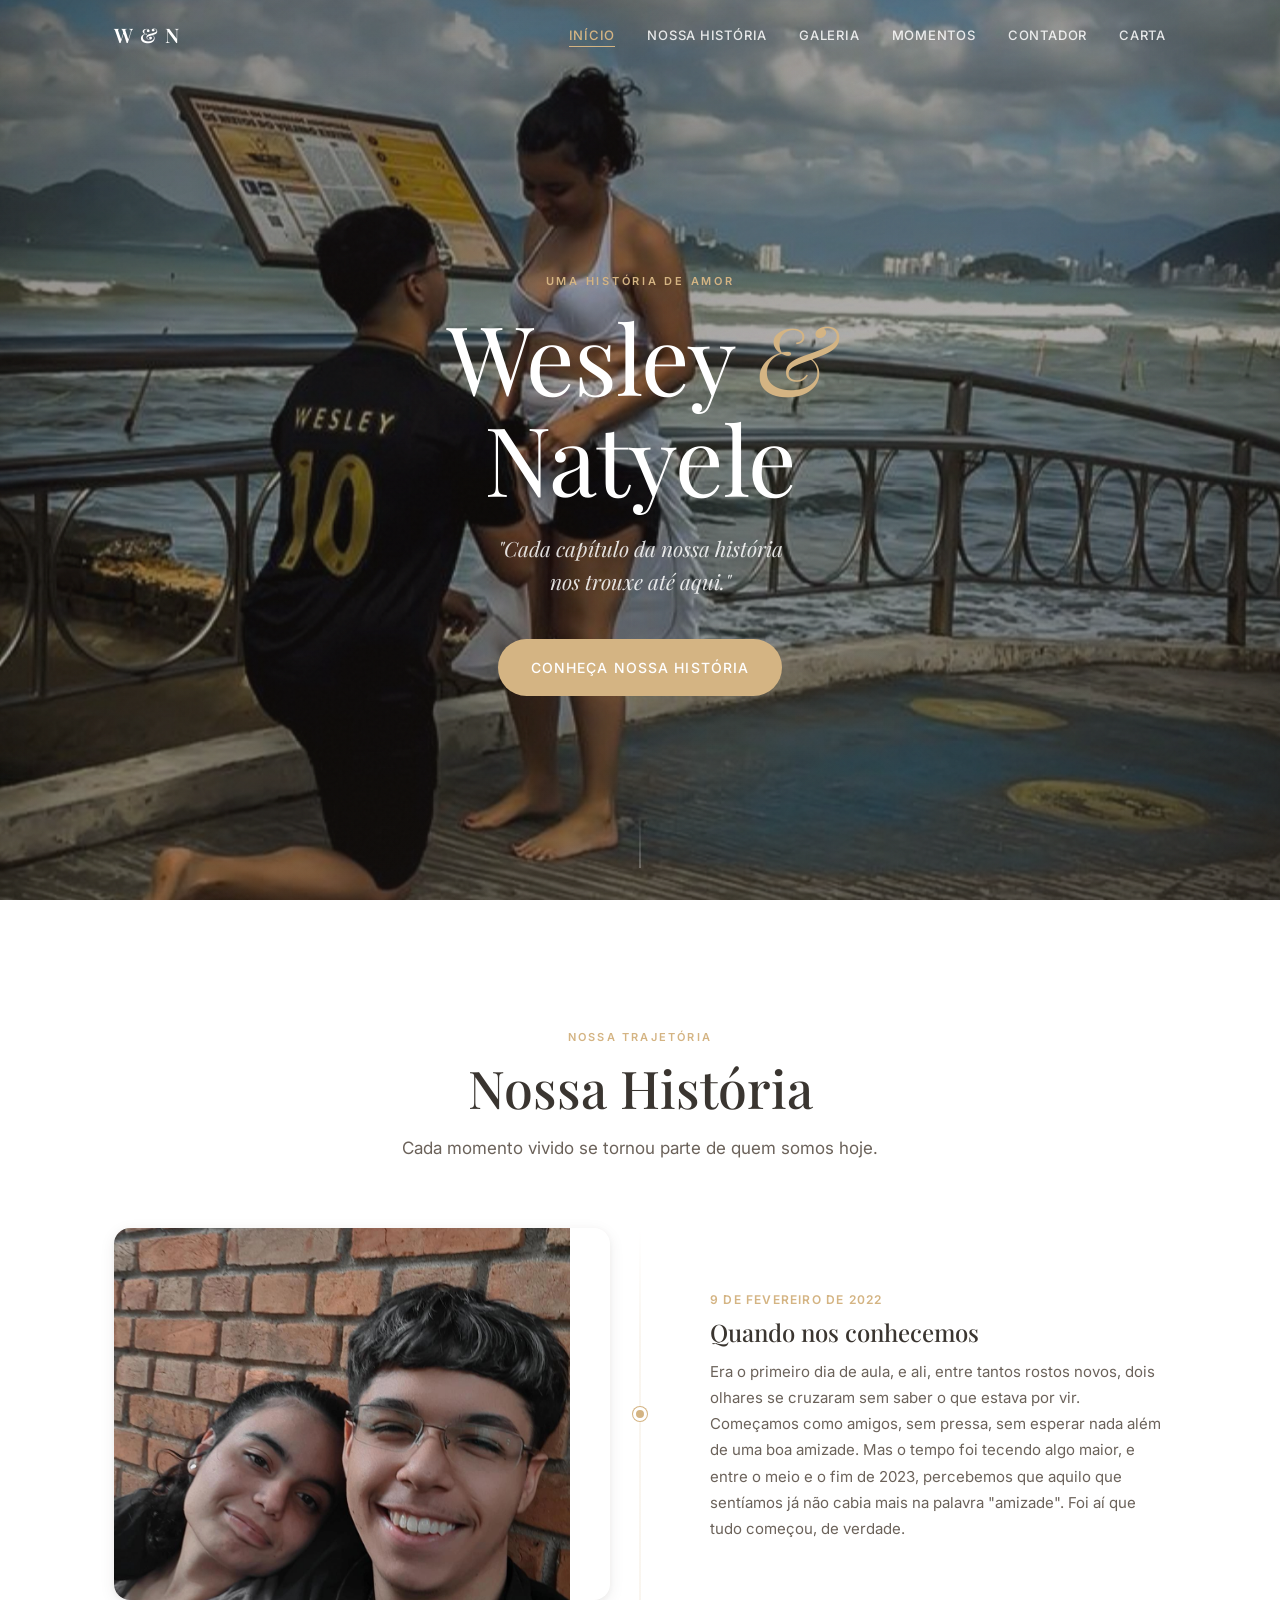
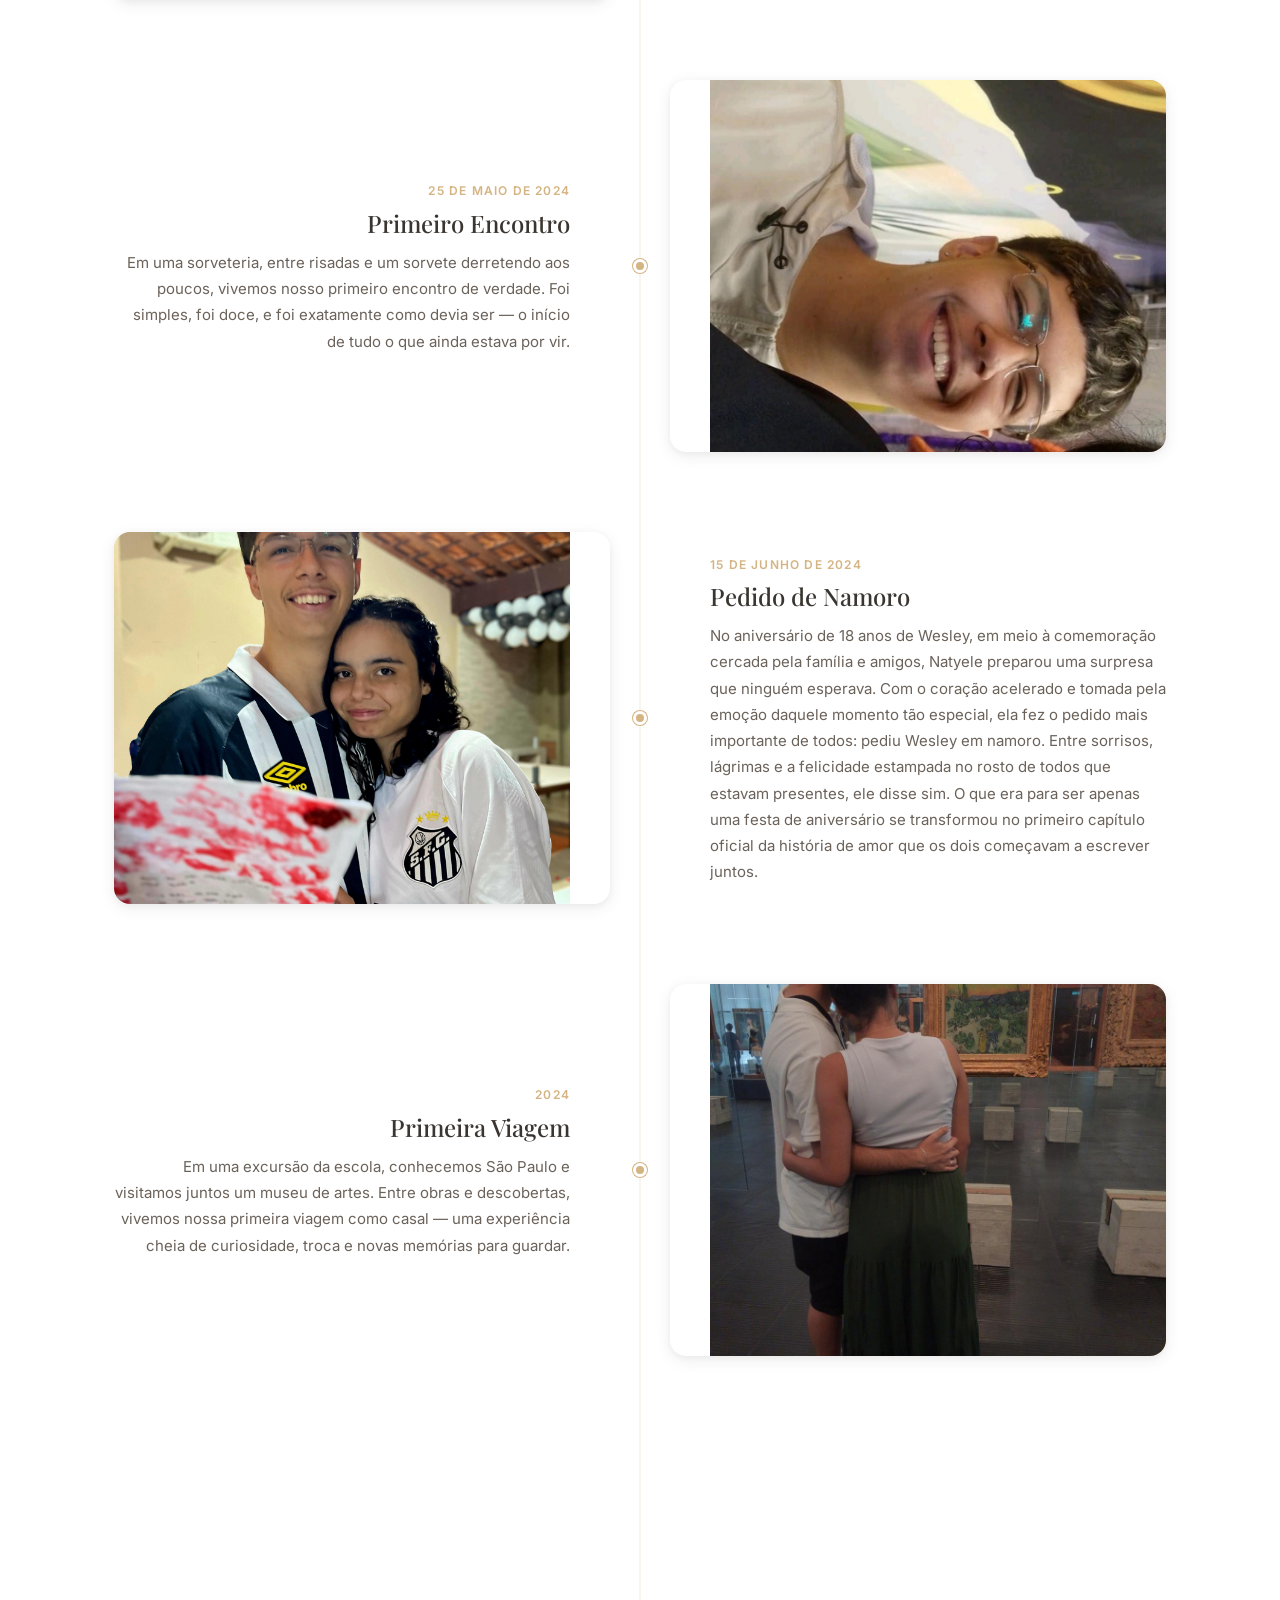
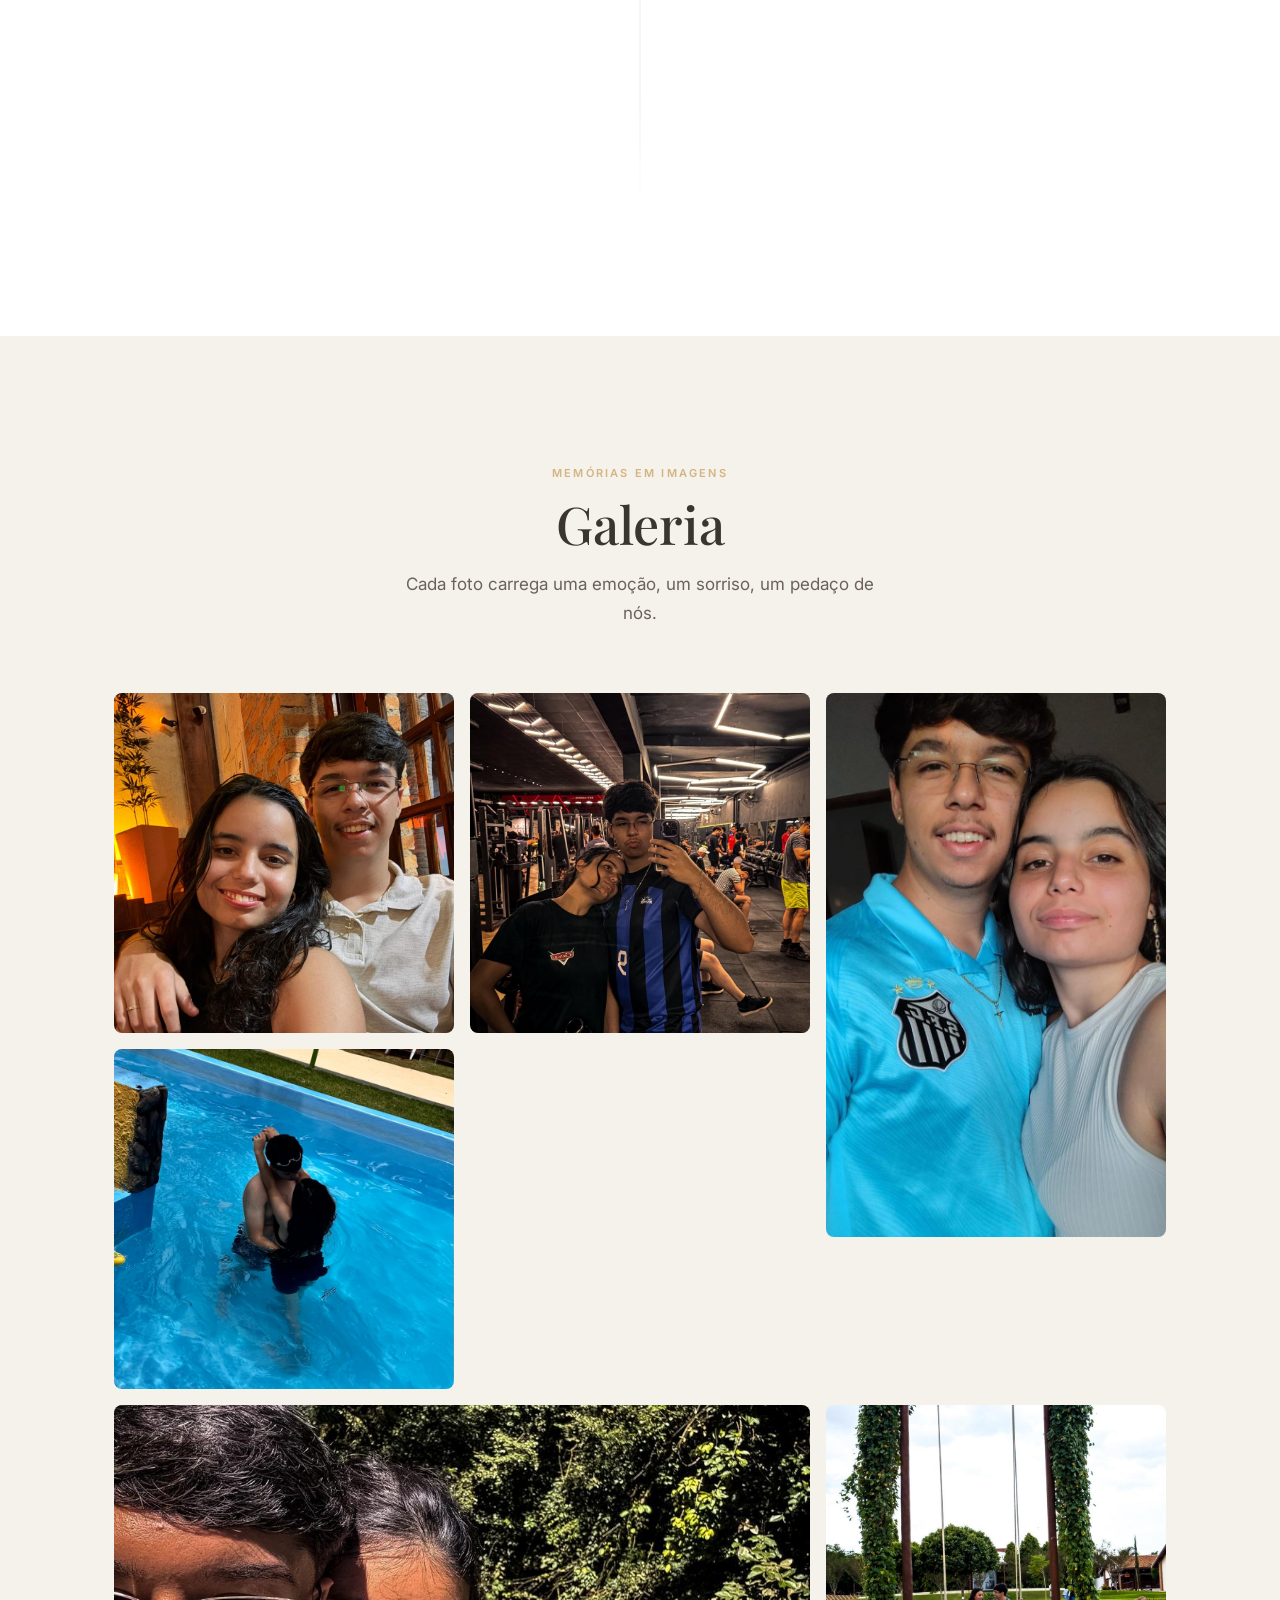
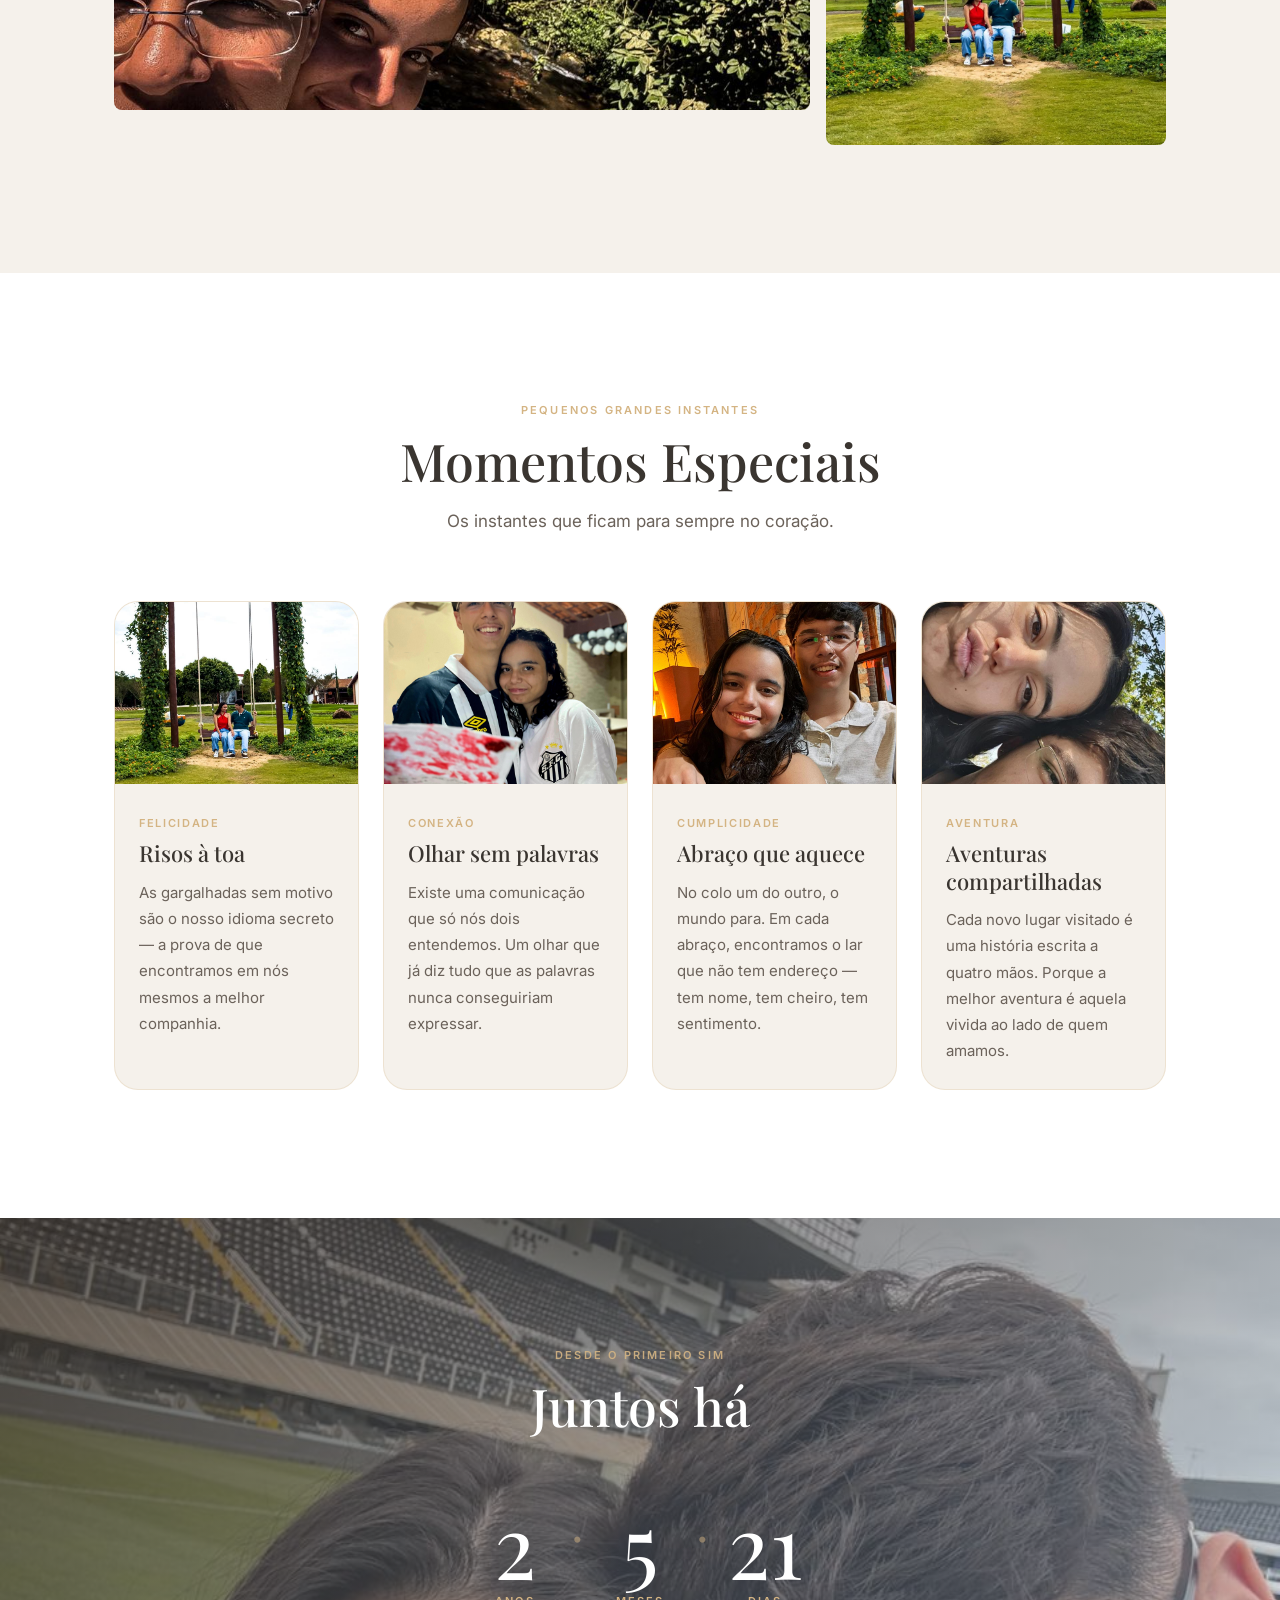
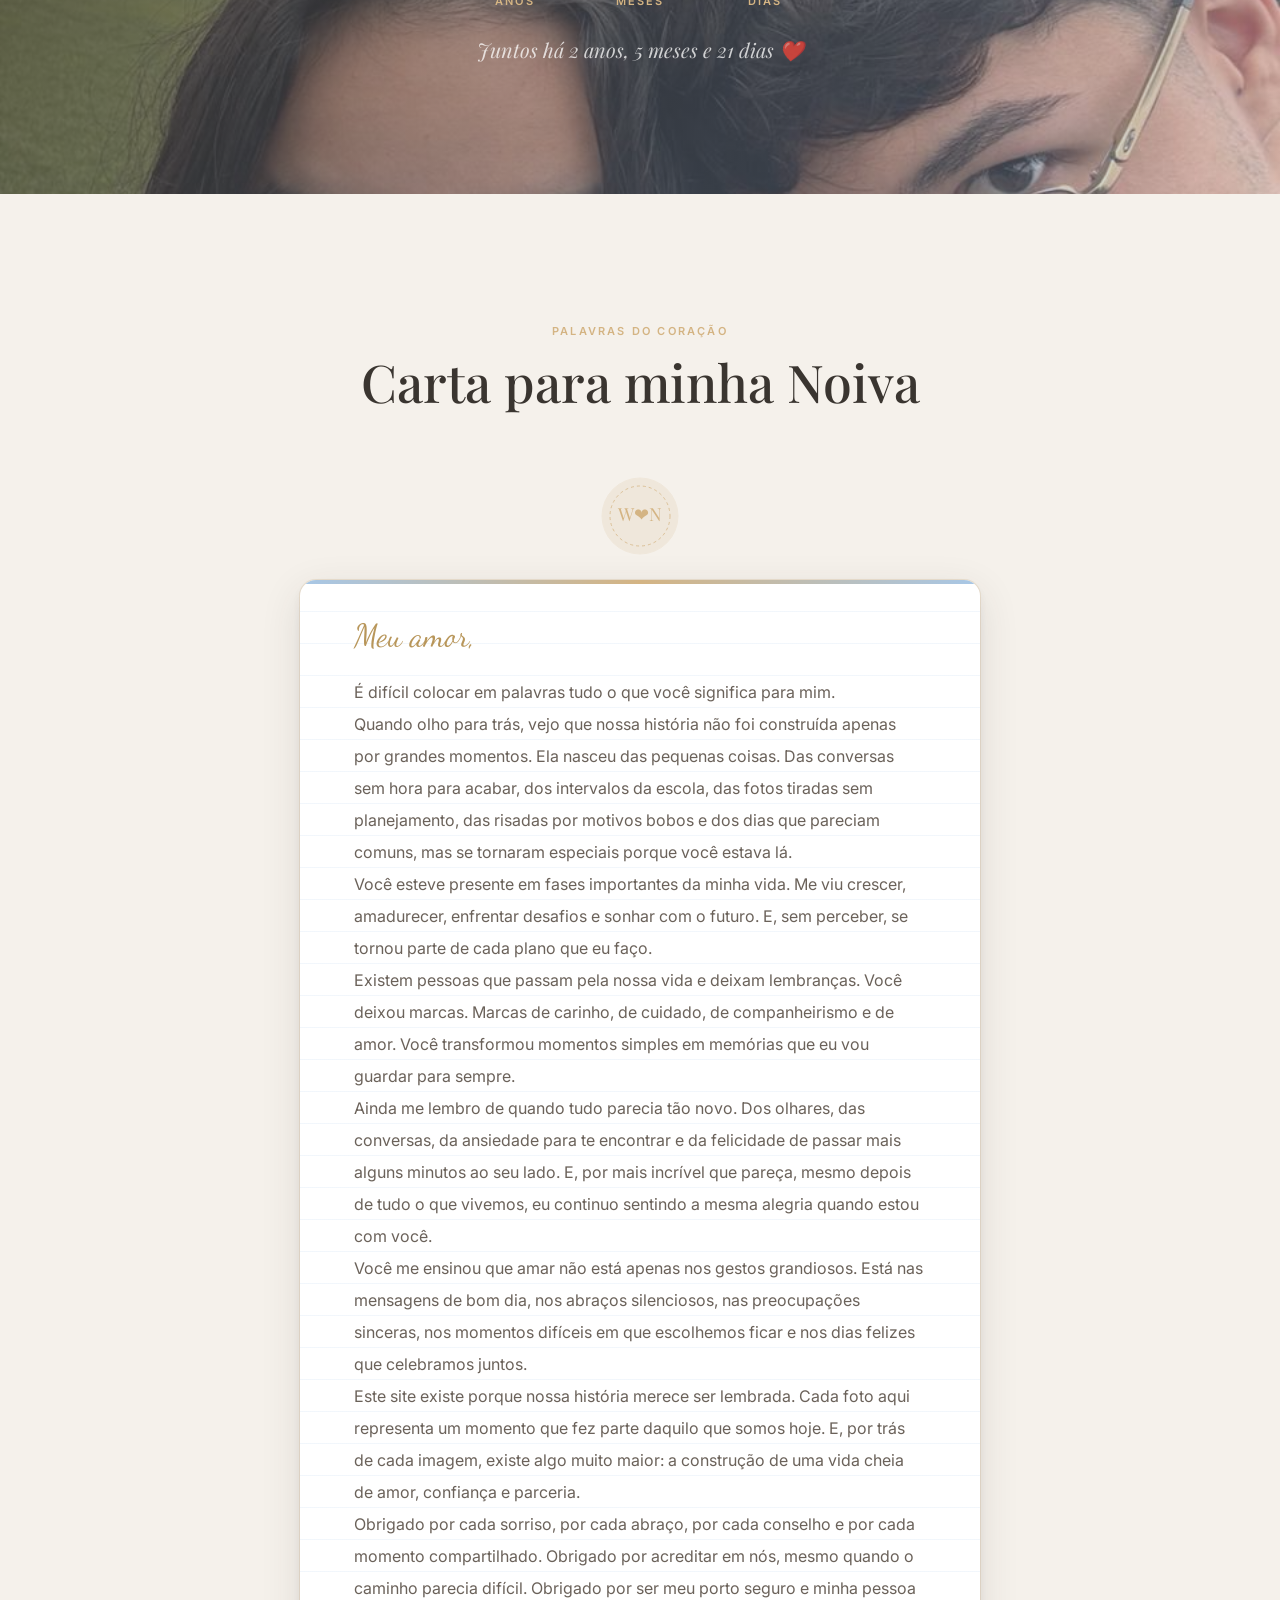
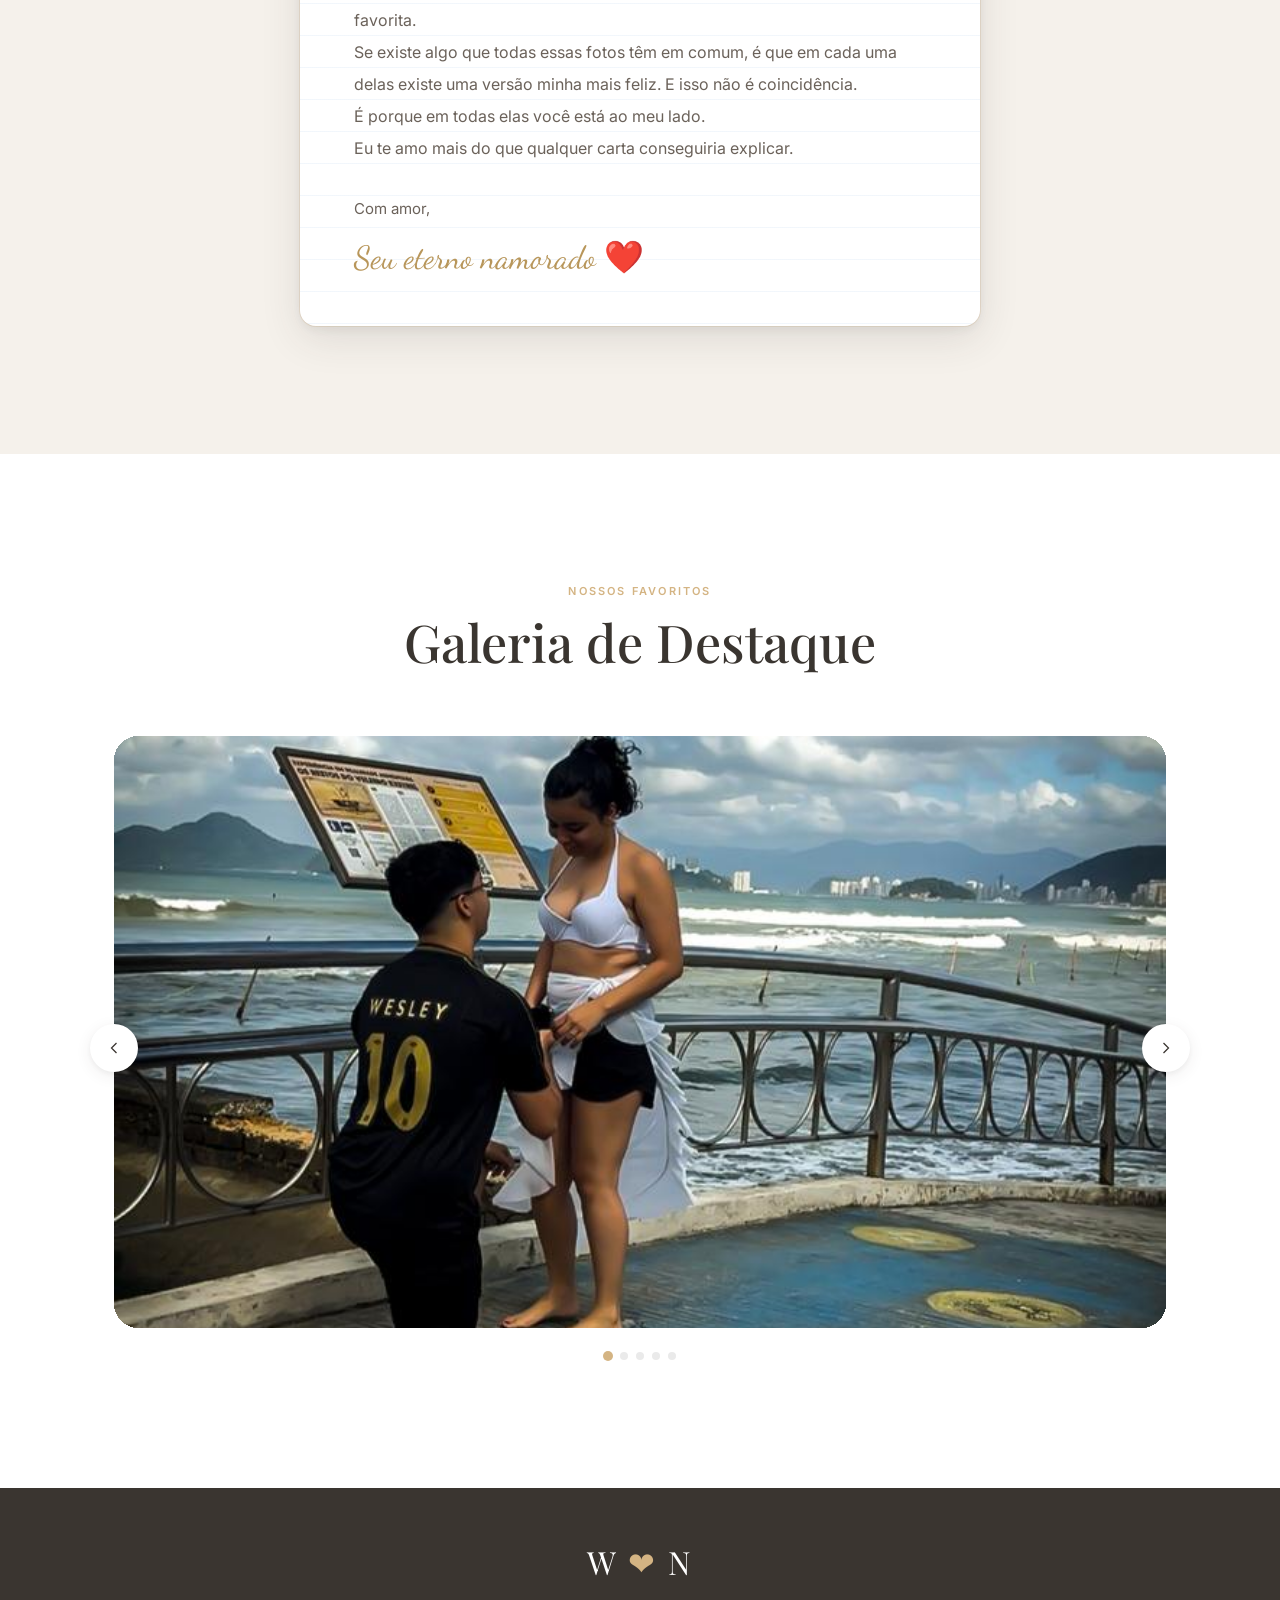
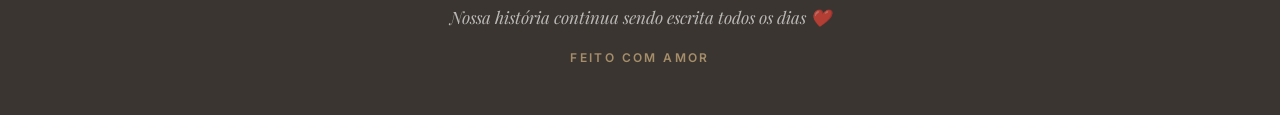
==== commit 4deb0f5e: "atualizar pedido de namoro e carta" ====
--- a/index.html
+++ b/index.html
@@ -1391,7 +1391,7 @@
             <div class="timeline-content">
               <time class="timeline-date" datetime="2024-06-15">15 de junho de 2024</time>
               <h3 class="timeline-title">Pedido de Namoro</h3>
-              <p class="timeline-desc">Diante de toda a família reunida, com o coração acelerado e o céu iluminado por fogos de artifício, Wesley leu uma carta escrita com todo o sentimento e fez o discurso que vinha guardando. No fim, fez o convite mais importante: pediu Natyele em namoro, e ela disse sim, emocionada, rodeada por quem mais ama.</p>
+              <p class="timeline-desc">No aniversário de 18 anos de Wesley, em meio à comemoração cercada pela família e amigos, Natyele preparou uma surpresa que ninguém esperava. Com o coração acelerado e tomada pela emoção daquele momento tão especial, ela fez o pedido mais importante de todos: pediu Wesley em namoro. Entre sorrisos, lágrimas e a felicidade estampada no rosto de todos que estavam presentes, ele disse sim. O que era para ser apenas uma festa de aniversário se transformou no primeiro capítulo oficial da história de amor que os dois começavam a escrever juntos.</p>
             </div>
           </li>
 
@@ -1634,31 +1634,55 @@
           <div class="letter-paper">
             <div class="letter-lines" aria-hidden="true"></div>
             <div class="letter-text-area">
-              <p class="letter-salutation">Minha Natyele,</p>
+              <p class="letter-salutation">Meu amor,</p>
 
               <p class="letter-body">
-                Quem diria que aquele primeiro dia de aula, lá em fevereiro de 2022, mudaria toda a minha história? Começamos como amigos, sem imaginar que estávamos apenas no primeiro capítulo de algo muito maior.
+                É difícil colocar em palavras tudo o que você significa para mim.
               </p>
 
               <p class="letter-body">
-                Aos poucos, entre conversas, risadas e a cumplicidade que só foi crescendo, percebi que o que sentia por você já não era mais amizade. E quando finalmente tive coragem de te chamar para namorar, na frente de toda a minha família, com fogos de artifício iluminando o céu, eu soube que aquele "sim" seria apenas o começo de tudo.
+                Quando olho para trás, vejo que nossa história não foi construída apenas por grandes momentos. Ela nasceu das pequenas coisas. Das conversas sem hora para acabar, dos intervalos da escola, das fotos tiradas sem planejamento, das risadas por motivos bobos e dos dias que pareciam comuns, mas se tornaram especiais porque você estava lá.
               </p>
 
               <p class="letter-body">
-                Com você aprendi que o amor não é uma chegada — é um caminho que se percorre todo dia, de mãos dadas, com paciência, com cumplicidade, com a leveza de quem sabe que está no lugar certo.
+                Você esteve presente em fases importantes da minha vida. Me viu crescer, amadurecer, enfrentar desafios e sonhar com o futuro. E, sem perceber, se tornou parte de cada plano que eu faço.
               </p>
 
               <p class="letter-body">
-                Naquela praia em Santos, com o mar testemunhando, ajoelhei diante da mulher mais incrível que já conheci — por dentro e por fora — e só consegui dizer o que o coração gritava: quero ser o homem que você merece todos os dias da nossa vida.
+                Existem pessoas que passam pela nossa vida e deixam lembranças. Você deixou marcas. Marcas de carinho, de cuidado, de companheirismo e de amor. Você transformou momentos simples em memórias que eu vou guardar para sempre.
               </p>
 
               <p class="letter-body">
-                Você é meu lar. Meu primeiro pensamento de manhã e o último sorriso antes de dormir. E sim — eu quero acordar ao seu lado para sempre.
+                Ainda me lembro de quando tudo parecia tão novo. Dos olhares, das conversas, da ansiedade para te encontrar e da felicidade de passar mais alguns minutos ao seu lado. E, por mais incrível que pareça, mesmo depois de tudo o que vivemos, eu continuo sentindo a mesma alegria quando estou com você.
               </p>
 
+              <p class="letter-body">
+                Você me ensinou que amar não está apenas nos gestos grandiosos. Está nas mensagens de bom dia, nos abraços silenciosos, nas preocupações sinceras, nos momentos difíceis em que escolhemos ficar e nos dias felizes que celebramos juntos.
+              </p>
+
+              <p class="letter-body">
+                Este site existe porque nossa história merece ser lembrada. Cada foto aqui representa um momento que fez parte daquilo que somos hoje. E, por trás de cada imagem, existe algo muito maior: a construção de uma vida cheia de amor, confiança e parceria.
+              </p>
+
+              <p class="letter-body">
+                Obrigado por cada sorriso, por cada abraço, por cada conselho e por cada momento compartilhado. Obrigado por acreditar em nós, mesmo quando o caminho parecia difícil. Obrigado por ser meu porto seguro e minha pessoa favorita.
+              </p>
+
+              <p class="letter-body">
+                Se existe algo que todas essas fotos têm em comum, é que em cada uma delas existe uma versão minha mais feliz. E isso não é coincidência.
+              </p>
+
+              <p class="letter-body">
+                É porque em todas elas você está ao meu lado.
+              </p>
+
+              <p class="letter-body">
+                Eu te amo mais do que qualquer carta conseguiria explicar.
+              </p>
+
               <p class="letter-closing">
-                Com todo o meu amor,<br />
-                <span class="letter-signature">Wesley</span>
+                Com amor,<br />
+                <span class="letter-signature">Seu eterno namorado ❤️</span>
               </p>
             </div>
           </div>
